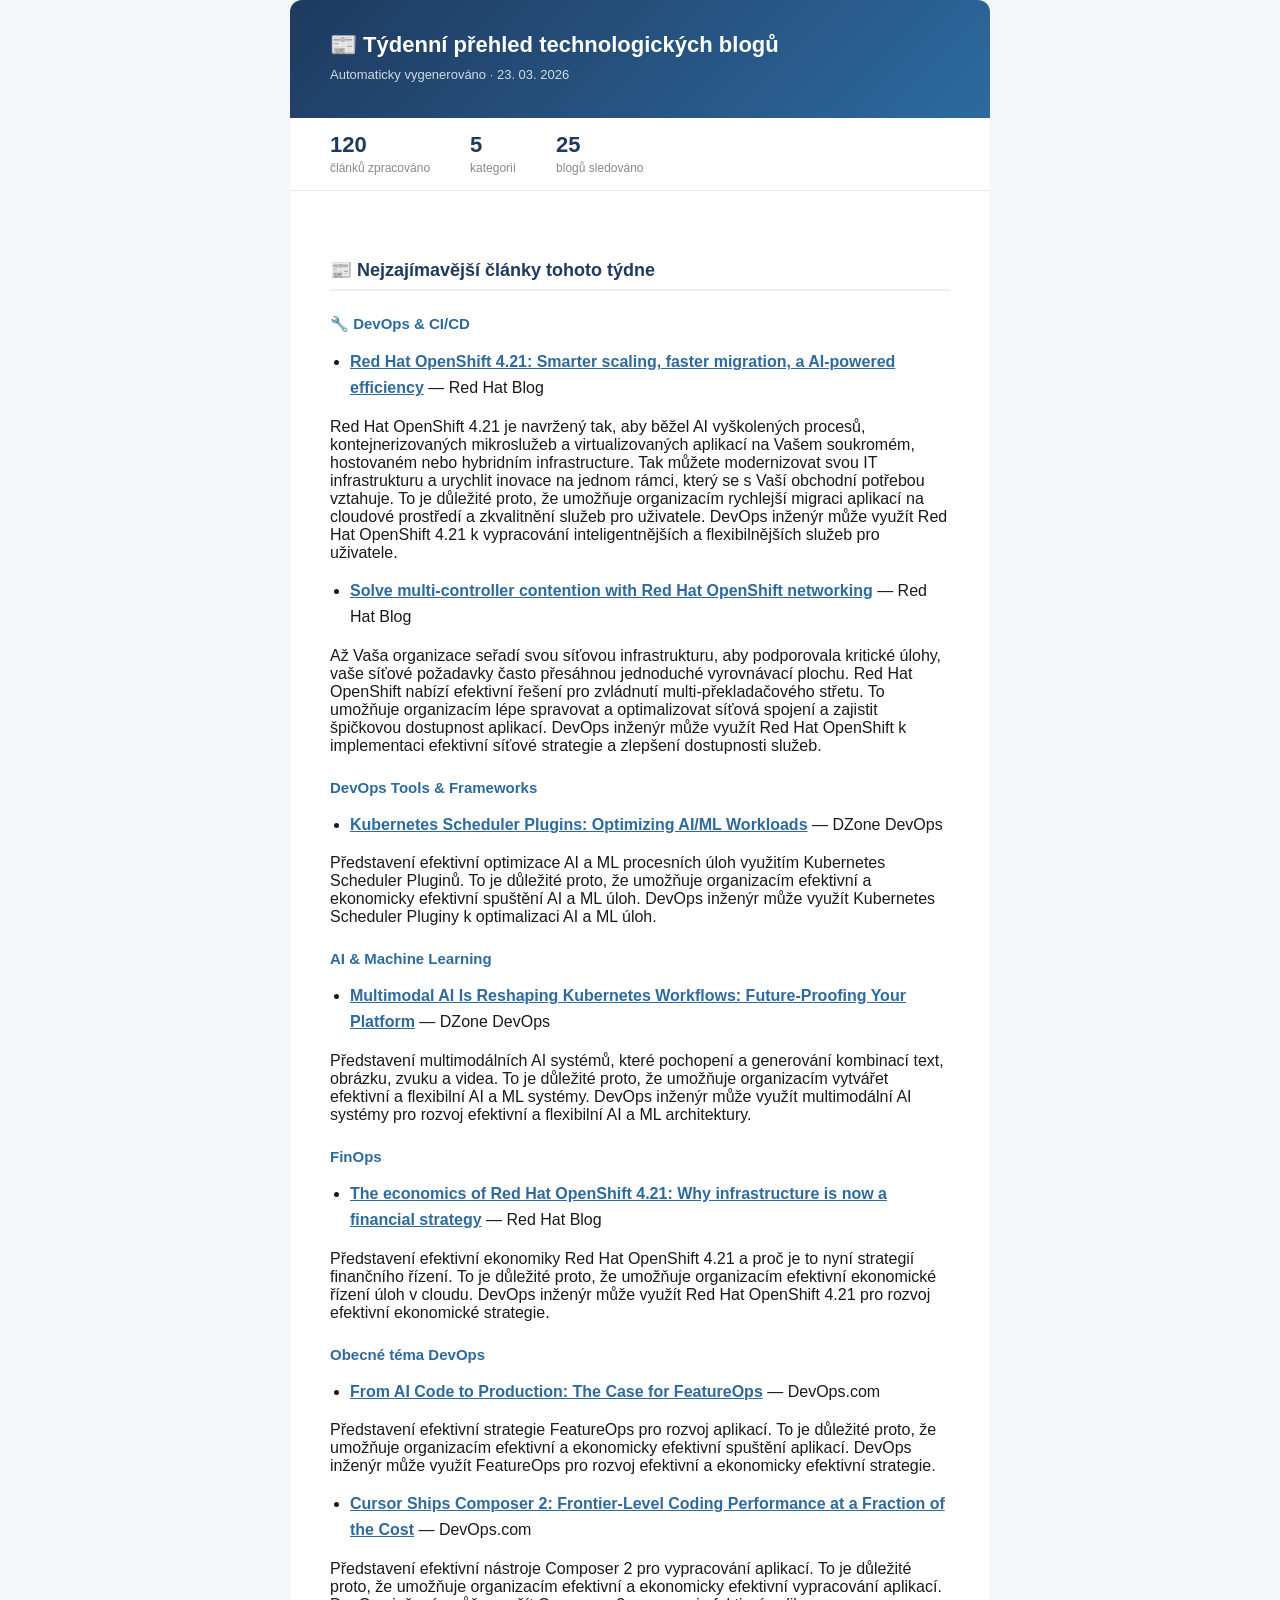
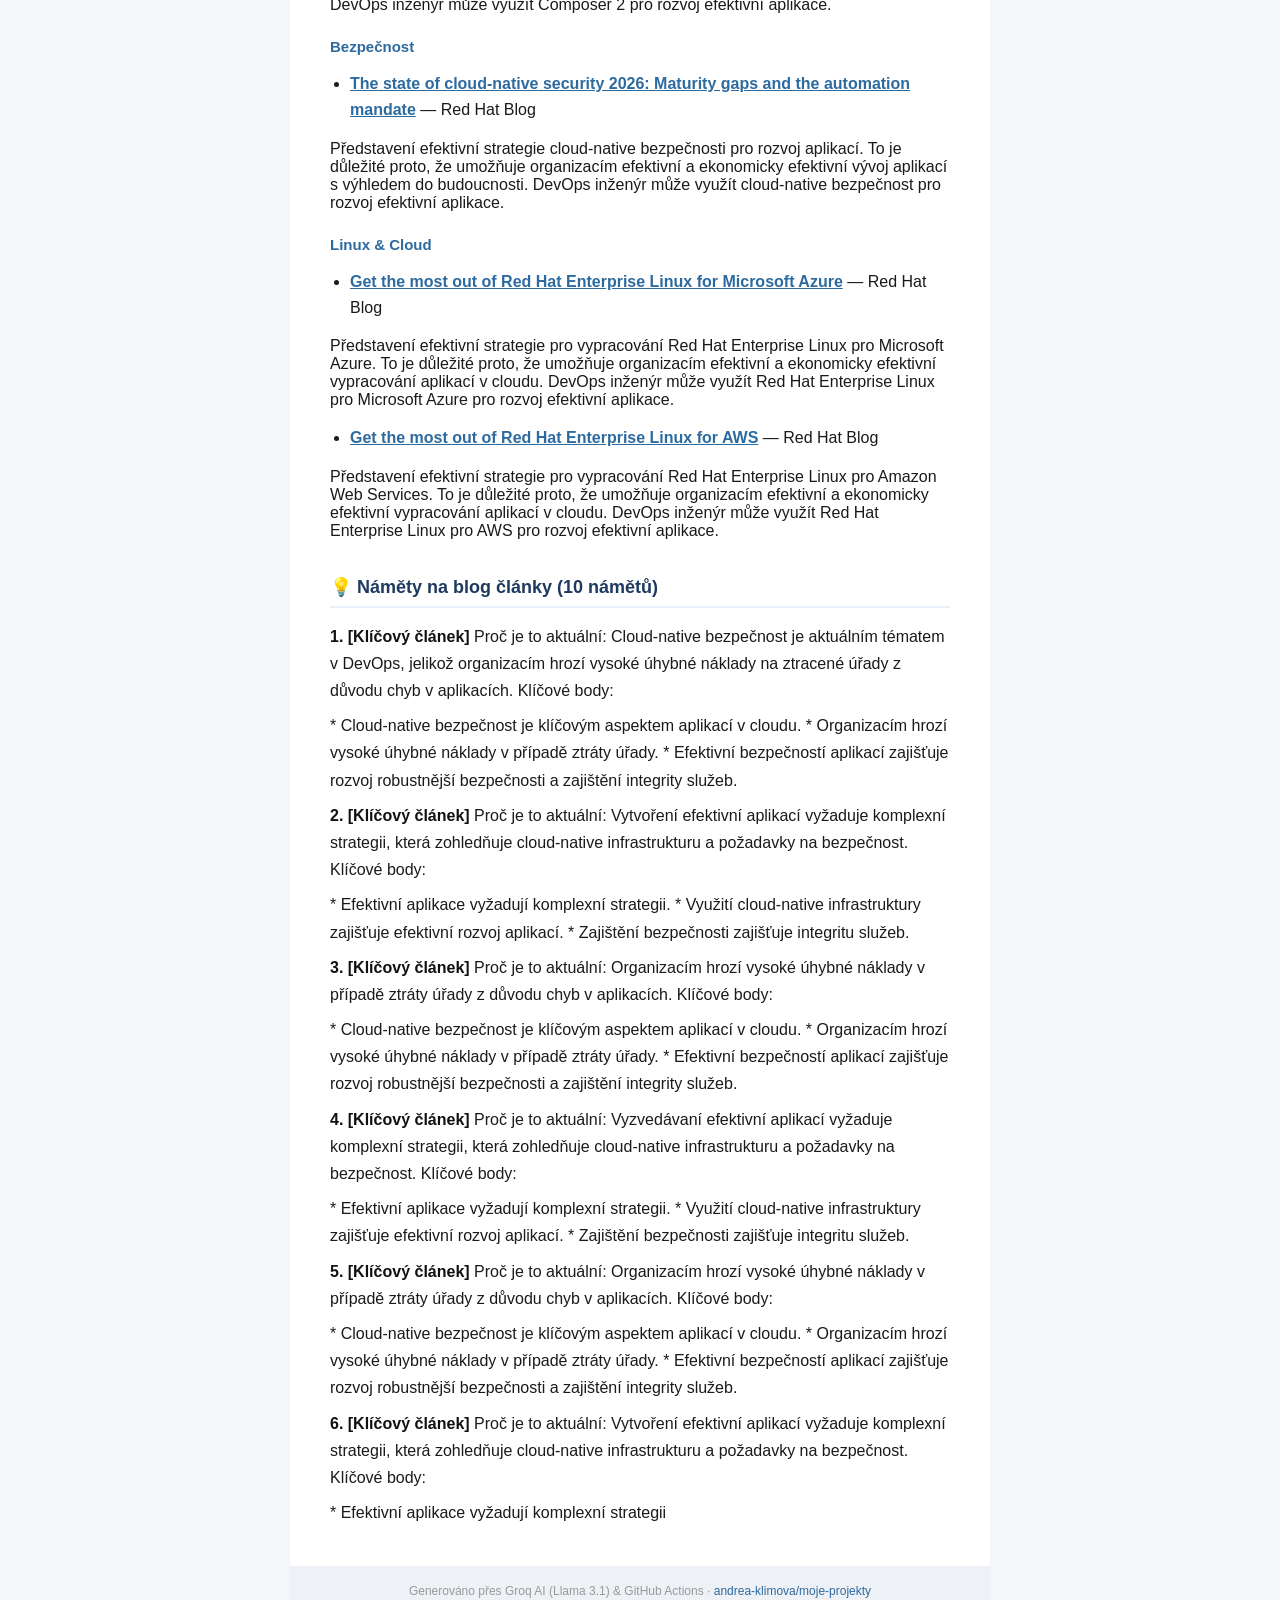
==== blog-citecka/last-email.html @ 4801a58d "Aktualizace historie a náhledu 23. 03. 2026 [skip ci]" ====
<!DOCTYPE html>
<html lang="cs">
<head>
<meta charset="UTF-8">
<meta name="viewport" content="width=device-width, initial-scale=1.0">
<style>
  body {
    font-family: -apple-system, BlinkMacSystemFont, 'Segoe UI', Roboto, sans-serif;
    max-width: 700px; margin: 0 auto; background: #f4f6f9; color: #1a1a1a;
  }
  .header {
    background: linear-gradient(135deg, #1e3a5f 0%, #2d6a9f 100%);
    color: white; padding: 32px 40px; border-radius: 12px 12px 0 0;
  }
  .header h1 { margin: 0 0 6px; font-size: 22px; font-weight: 700; }
  .header p  { margin: 0; opacity: 0.8; font-size: 13px; }
  .stats {
    background: white; padding: 14px 40px; border-bottom: 1px solid #e8edf2;
    display: flex; gap: 40px;
  }
  .stat strong { display: block; font-size: 22px; color: #1e3a5f; }
  .stat span   { font-size: 12px; color: #888; }
  .content { background: white; padding: 32px 40px; }
  h2 {
    color: #1e3a5f; font-size: 18px;
    border-bottom: 2px solid #e8f0fb; padding-bottom: 8px; margin-top: 36px;
  }
  h3 { color: #2d6a9f; font-size: 15px; margin-top: 24px; }
  ul { padding-left: 20px; }
  li { margin-bottom: 10px; line-height: 1.65; }
  strong { color: #111; }
  a  { color: #2d6a9f; }
  p  { line-height: 1.7; margin: 8px 0; }
  .footer {
    background: #eef1f6; padding: 18px 40px; border-radius: 0 0 12px 12px;
    font-size: 12px; color: #999; text-align: center;
  }
  .footer a { color: #2d6a9f; text-decoration: none; }
</style>
</head>
<body>
  <div class="header">
    <h1>📰 Týdenní přehled technologických blogů</h1>
    <p>Automaticky vygenerováno · 23. 03. 2026</p>
  </div>
  <div class="stats">
    <div class="stat"><strong>120</strong><span>článků zpracováno</span></div>
    <div class="stat"><strong>5</strong><span>kategorií</span></div>
    <div class="stat"><strong>25</strong><span>blogů sledováno</span></div>
  </div>
  <div class="content">
    <p><h2>📰 Nejzajímavější články tohoto týdne</h2></p><p><h3>🔧 DevOps & CI/CD</h3></p><p><ul>
  <li><strong><a href="https://www.redhat.com/en/blog/red-hat-openshift-421-smarter-scaling-faster-migration-and-ai-powered-efficiency">Red Hat OpenShift 4.21: Smarter scaling, faster migration, a AI-powered efficiency</a></strong> — Red Hat Blog</li>
</ul>
  Red Hat OpenShift 4.21 je navržený tak, aby běžel AI vyškolených procesů, kontejnerizovaných mikroslužeb a virtualizovaných aplikací na Vašem soukromém, hostovaném nebo hybridním infrastructure. Tak můžete modernizovat svou IT infrastrukturu a urychlit inovace na jednom rámci, který se s Vaší obchodní potřebou vztahuje.
  To je důležité proto, že umožňuje organizacím rychlejší migraci aplikací na cloudové prostředí a zkvalitnění služeb pro uživatele.
  DevOps inženýr může využít Red Hat OpenShift 4.21 k vypracování inteligentnějších a flexibilnějších služeb pro uživatele.</p><p><ul>
  <li><strong><a href="https://www.redhat.com/en/blog/solve-multi-controller-contention-red-hat-openshift-networking">Solve multi-controller contention with Red Hat OpenShift networking</a></strong> — Red Hat Blog</li>
</ul>
  Až Vaša organizace seřadí svou síťovou infrastrukturu, aby podporovala kritické úlohy, vaše síťové požadavky často přesáhnou jednoduché vyrovnávací plochu.
  Red Hat OpenShift nabízí efektivní řešení pro zvládnutí multi-překladačového střetu. To umožňuje organizacím lépe spravovat a optimalizovat síťová spojení a zajistit špičkovou dostupnost aplikací.
  DevOps inženýr může využít Red Hat OpenShift k implementaci efektivní síťové strategie a zlepšení dostupnosti služeb.</p><p><h3>DevOps Tools & Frameworks</h3></p><p><ul>
  <li><strong><a href="https://feeds.dzone.com/link/23568/17302782/kubernetes-scheduler-plugins-ai-ml">Kubernetes Scheduler Plugins: Optimizing AI/ML Workloads</a></strong> — DZone DevOps</li>
</ul>
  Představení efektivní optimizace AI a ML procesních úloh využitím Kubernetes Scheduler Pluginů.
  To je důležité proto, že umožňuje organizacím efektivní a ekonomicky efektivní spuštění AI a ML úloh.
  DevOps inženýr může využít Kubernetes Scheduler Pluginy k optimalizaci AI a ML úloh.</p><p><h3>AI & Machine Learning</h3></p><p><ul>
  <li><strong><a href="https://feeds.dzone.com/link/23568/17300267/multimodal-ai-kubernetes-workflows-future-proof">Multimodal AI Is Reshaping Kubernetes Workflows: Future-Proofing Your Platform</a></strong> — DZone DevOps</li>
</ul>
  Představení multimodálních AI systémů, které pochopení a generování kombinací text, obrázku, zvuku a videa.
  To je důležité proto, že umožňuje organizacím vytvářet efektivní a flexibilní AI a ML systémy.
  DevOps inženýr může využít multimodální AI systémy pro rozvoj efektivní a flexibilní AI a ML architektury.</p><p><h3>FinOps</h3></p><p><ul>
  <li><strong><a href="https://www.redhat.com/en/blog/economics-red-hat-openshift-421-why-infrastructure-now-financial-strategy">The economics of Red Hat OpenShift 4.21: Why infrastructure is now a financial strategy</a></strong> — Red Hat Blog</li>
</ul>
  Představení efektivní ekonomiky Red Hat OpenShift 4.21 a proč je to nyní strategií finančního řízení.
  To je důležité proto, že umožňuje organizacím efektivní ekonomické řízení úloh v cloudu.
  DevOps inženýr může využít Red Hat OpenShift 4.21 pro rozvoj efektivní ekonomické strategie.</p><p><h3>Obecné téma DevOps</h3></p><p><ul>
  <li><strong><a href="https://devops.com/from-ai-code-to-production-the-case-for-featureops/">From AI Code to Production: The Case for FeatureOps</a></strong> — DevOps.com</li>
</ul>
  Představení efektivní strategie FeatureOps pro rozvoj aplikací.
  To je důležité proto, že umožňuje organizacím efektivní a ekonomicky efektivní spuštění aplikací.
  DevOps inženýr může využít FeatureOps pro rozvoj efektivní a ekonomicky efektivní strategie.</p><p><ul>
  <li><strong><a href="https://devops.com/cursor-ships-composer-2-frontier-level-coding-performance-at-a-fraction-of-the-cost/">Cursor Ships Composer 2: Frontier-Level Coding Performance at a Fraction of the Cost</a></strong> — DevOps.com</li>
</ul>
  Představení efektivní nástroje Composer 2 pro vypracování aplikací.
  To je důležité proto, že umožňuje organizacím efektivní a ekonomicky efektivní vypracování aplikací.
  DevOps inženýr může využít Composer 2 pro rozvoj efektivní aplikace.</p><p><h3>Bezpečnost</h3></p><p><ul>
  <li><strong><a href="https://www.redhat.com/en/blog/state-cloud-native-security-2026-maturity-gaps-and-automation-mandate">The state of cloud-native security 2026: Maturity gaps and the automation mandate</a></strong> — Red Hat Blog</li>
</ul>
  Představení efektivní strategie cloud-native bezpečnosti pro rozvoj aplikací.
  To je důležité proto, že umožňuje organizacím efektivní a ekonomicky efektivní vývoj aplikací s výhledem do budoucnosti.
  DevOps inženýr může využít cloud-native bezpečnost pro rozvoj efektivní aplikace.</p><p><h3>Linux & Cloud</h3></p><p><ul>
  <li><strong><a href="https://www.redhat.com/en/blog/get-most-out-red-hat-enterprise-linux-microsoft-azure">Get the most out of Red Hat Enterprise Linux for Microsoft Azure</a></strong> — Red Hat Blog</li>
</ul>
  Představení efektivní strategie pro vypracování Red Hat Enterprise Linux pro Microsoft Azure.
  To je důležité proto, že umožňuje organizacím efektivní a ekonomicky efektivní vypracování aplikací v cloudu.
  DevOps inženýr může využít Red Hat Enterprise Linux pro Microsoft Azure pro rozvoj efektivní aplikace.</p><p><ul>
  <li><strong><a href="https://www.redhat.com/en/blog/get-most-out-red-hat-enterprise-linux-aws">Get the most out of Red Hat Enterprise Linux for AWS</a></strong> — Red Hat Blog</li>
</ul>
  Představení efektivní strategie pro vypracování Red Hat Enterprise Linux pro Amazon Web Services.
  To je důležité proto, že umožňuje organizacím efektivní a ekonomicky efektivní vypracování aplikací v cloudu.
  DevOps inženýr může využít Red Hat Enterprise Linux pro AWS pro rozvoj efektivní aplikace.</p><p><h2>💡 Náměty na blog články (10 námětů)</h2></p><p><strong>1. [Klíčový článek]</strong>
Proč je to aktuální: Cloud-native bezpečnost je aktuálním tématem v DevOps, jelikož organizacím hrozí vysoké úhybné náklady na ztracené úřady z důvodu chyb v aplikacích.
Klíčové body:</p><p>* Cloud-native bezpečnost je klíčovým aspektem aplikací v cloudu.
* Organizacím hrozí vysoké úhybné náklady v případě ztráty úřady.
* Efektivní bezpečností aplikací zajišťuje rozvoj robustnější bezpečnosti a zajištění integrity služeb.</p><p><strong>2. [Klíčový článek]</strong>
Proč je to aktuální: Vytvoření efektivní aplikací vyžaduje komplexní strategii, která zohledňuje cloud-native infrastrukturu a požadavky na bezpečnost.
Klíčové body:</p><p>* Efektivní aplikace vyžadují komplexní strategii.
* Využití cloud-native infrastruktury zajišťuje efektivní rozvoj aplikací.
* Zajištění bezpečnosti zajišťuje integritu služeb.</p><p><strong>3. [Klíčový článek]</strong>
Proč je to aktuální: Organizacím hrozí vysoké úhybné náklady v případě ztráty úřady z důvodu chyb v aplikacích.
Klíčové body:</p><p>* Cloud-native bezpečnost je klíčovým aspektem aplikací v cloudu.
* Organizacím hrozí vysoké úhybné náklady v případě ztráty úřady.
* Efektivní bezpečností aplikací zajišťuje rozvoj robustnější bezpečnosti a zajištění integrity služeb.</p><p><strong>4. [Klíčový článek]</strong>
Proč je to aktuální: Vyzvedávaní efektivní aplikací vyžaduje komplexní strategii, která zohledňuje cloud-native infrastrukturu a požadavky na bezpečnost.
Klíčové body:</p><p>* Efektivní aplikace vyžadují komplexní strategii.
* Využití cloud-native infrastruktury zajišťuje efektivní rozvoj aplikací.
* Zajištění bezpečnosti zajišťuje integritu služeb.</p><p><strong>5. [Klíčový článek]</strong>
Proč je to aktuální: Organizacím hrozí vysoké úhybné náklady v případě ztráty úřady z důvodu chyb v aplikacích.
Klíčové body:</p><p>* Cloud-native bezpečnost je klíčovým aspektem aplikací v cloudu.
* Organizacím hrozí vysoké úhybné náklady v případě ztráty úřady.
* Efektivní bezpečností aplikací zajišťuje rozvoj robustnější bezpečnosti a zajištění integrity služeb.</p><p><strong>6. [Klíčový článek]</strong>
Proč je to aktuální: Vytvoření efektivní aplikací vyžaduje komplexní strategii, která zohledňuje cloud-native infrastrukturu a požadavky na bezpečnost.
Klíčové body:</p><p>* Efektivní aplikace vyžadují komplexní strategii</p>
  </div>
  <div class="footer">
    Generováno přes Groq AI (Llama 3.1) &amp; GitHub Actions ·
    <a href="https://github.com/andrea-klimova/moje-projekty">andrea-klimova/moje-projekty</a>
  </div>
</body>
</html>
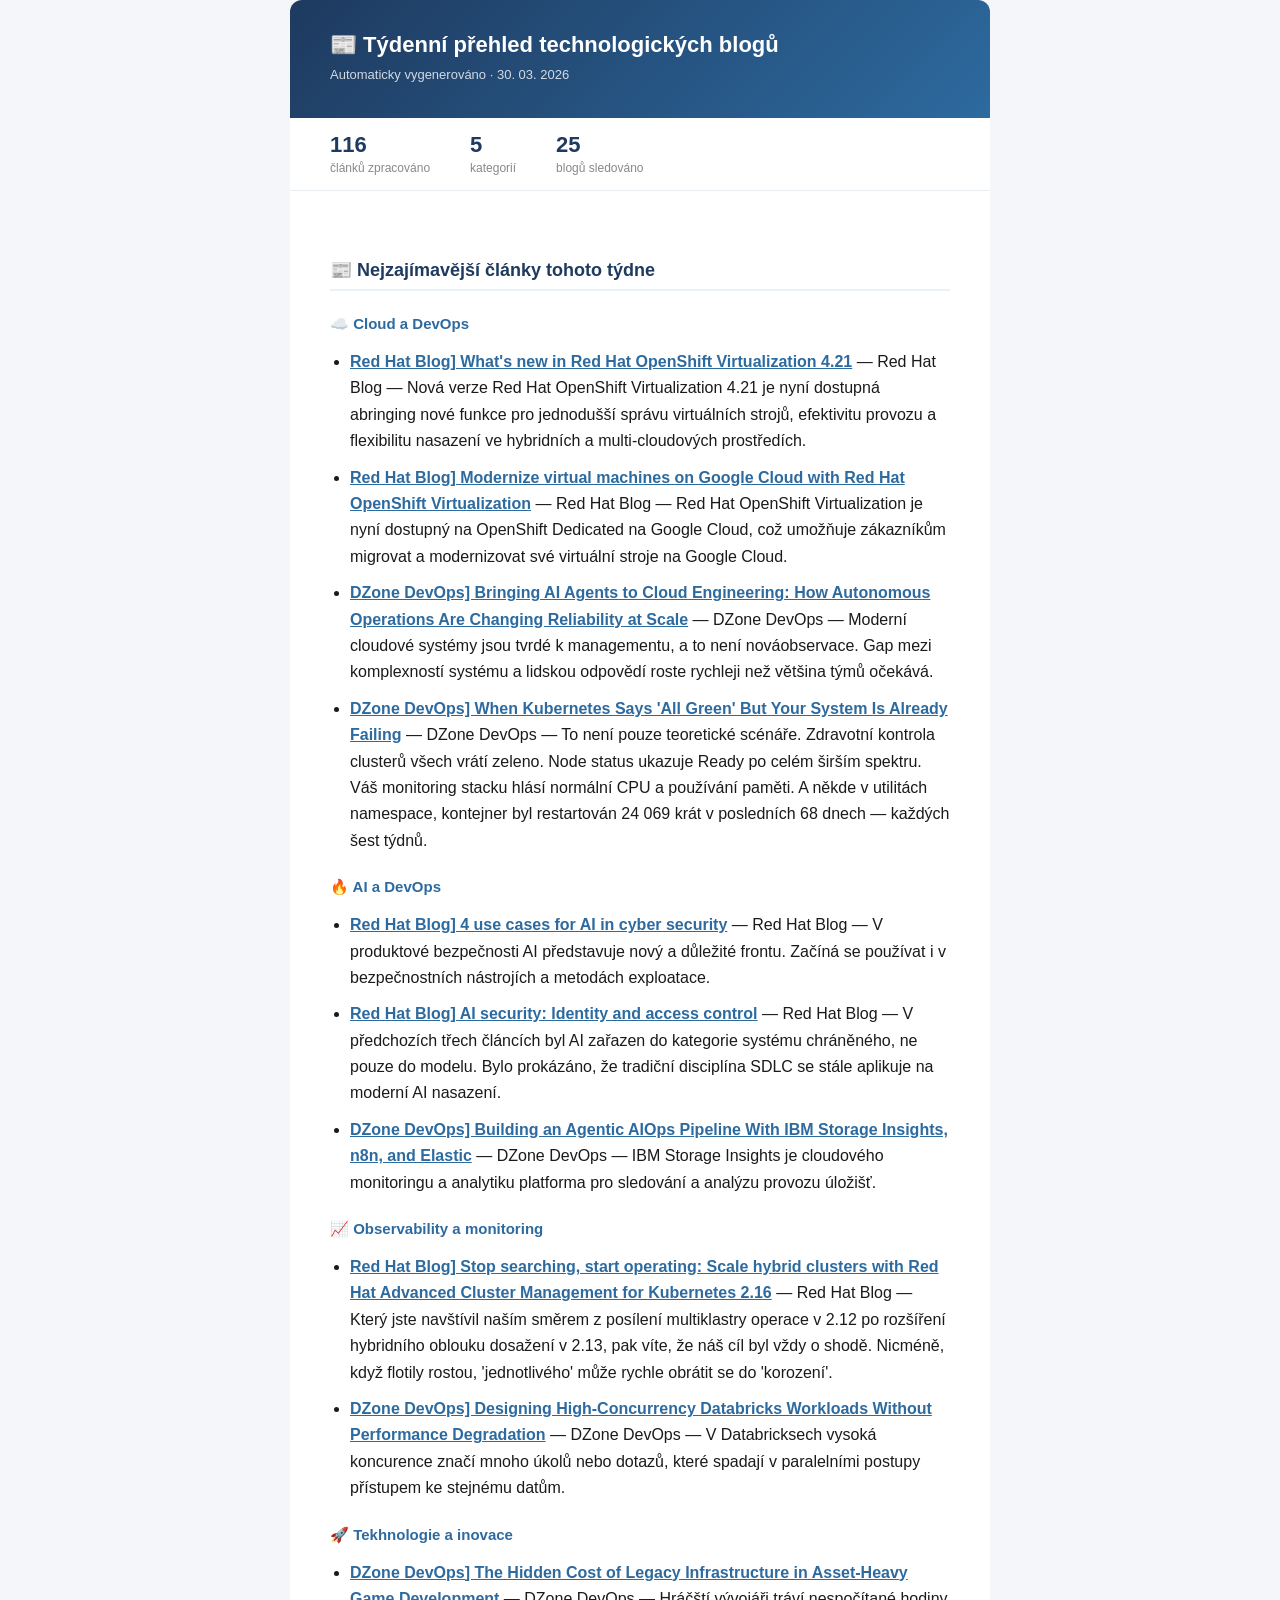
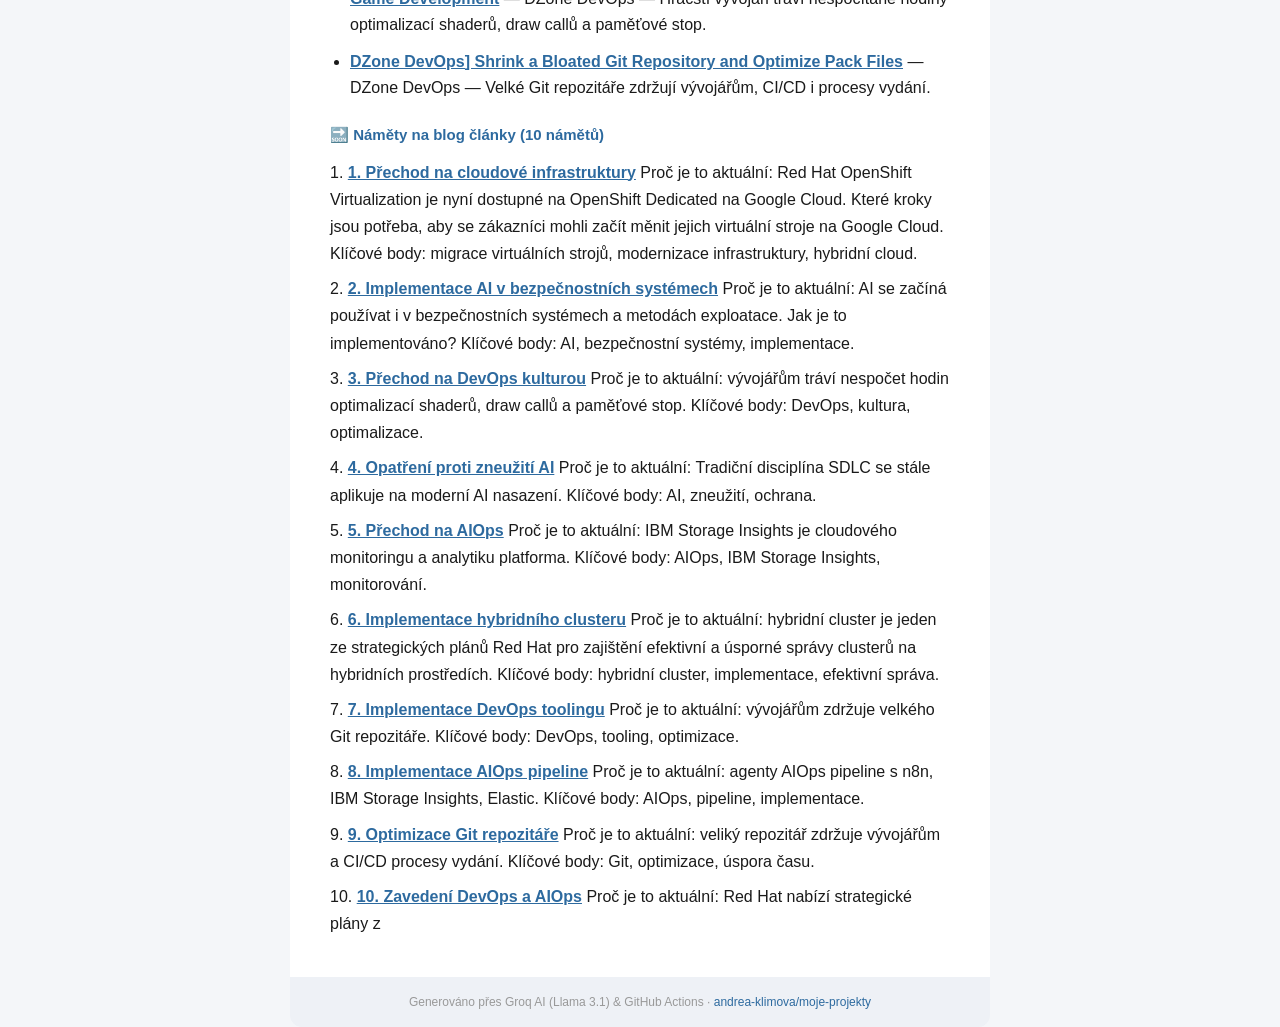
==== commit b4715909: "Aktualizace historie a náhledu 30. 03. 2026 [skip ci]" ====
--- a/blog-citecka/last-email.html
+++ b/blog-citecka/last-email.html
@@ -41,87 +41,49 @@
 <body>
   <div class="header">
     <h1>📰 Týdenní přehled technologických blogů</h1>
-    <p>Automaticky vygenerováno · 23. 03. 2026</p>
+    <p>Automaticky vygenerováno · 30. 03. 2026</p>
   </div>
   <div class="stats">
-    <div class="stat"><strong>120</strong><span>článků zpracováno</span></div>
+    <div class="stat"><strong>116</strong><span>článků zpracováno</span></div>
     <div class="stat"><strong>5</strong><span>kategorií</span></div>
     <div class="stat"><strong>25</strong><span>blogů sledováno</span></div>
   </div>
   <div class="content">
-    <p><h2>📰 Nejzajímavější články tohoto týdne</h2></p><p><h3>🔧 DevOps & CI/CD</h3></p><p><ul>
-  <li><strong><a href="https://www.redhat.com/en/blog/red-hat-openshift-421-smarter-scaling-faster-migration-and-ai-powered-efficiency">Red Hat OpenShift 4.21: Smarter scaling, faster migration, a AI-powered efficiency</a></strong> — Red Hat Blog</li>
-</ul>
-  Red Hat OpenShift 4.21 je navržený tak, aby běžel AI vyškolených procesů, kontejnerizovaných mikroslužeb a virtualizovaných aplikací na Vašem soukromém, hostovaném nebo hybridním infrastructure. Tak můžete modernizovat svou IT infrastrukturu a urychlit inovace na jednom rámci, který se s Vaší obchodní potřebou vztahuje.
-  To je důležité proto, že umožňuje organizacím rychlejší migraci aplikací na cloudové prostředí a zkvalitnění služeb pro uživatele.
-  DevOps inženýr může využít Red Hat OpenShift 4.21 k vypracování inteligentnějších a flexibilnějších služeb pro uživatele.</p><p><ul>
-  <li><strong><a href="https://www.redhat.com/en/blog/solve-multi-controller-contention-red-hat-openshift-networking">Solve multi-controller contention with Red Hat OpenShift networking</a></strong> — Red Hat Blog</li>
-</ul>
-  Až Vaša organizace seřadí svou síťovou infrastrukturu, aby podporovala kritické úlohy, vaše síťové požadavky často přesáhnou jednoduché vyrovnávací plochu.
-  Red Hat OpenShift nabízí efektivní řešení pro zvládnutí multi-překladačového střetu. To umožňuje organizacím lépe spravovat a optimalizovat síťová spojení a zajistit špičkovou dostupnost aplikací.
-  DevOps inženýr může využít Red Hat OpenShift k implementaci efektivní síťové strategie a zlepšení dostupnosti služeb.</p><p><h3>DevOps Tools & Frameworks</h3></p><p><ul>
-  <li><strong><a href="https://feeds.dzone.com/link/23568/17302782/kubernetes-scheduler-plugins-ai-ml">Kubernetes Scheduler Plugins: Optimizing AI/ML Workloads</a></strong> — DZone DevOps</li>
-</ul>
-  Představení efektivní optimizace AI a ML procesních úloh využitím Kubernetes Scheduler Pluginů.
-  To je důležité proto, že umožňuje organizacím efektivní a ekonomicky efektivní spuštění AI a ML úloh.
-  DevOps inženýr může využít Kubernetes Scheduler Pluginy k optimalizaci AI a ML úloh.</p><p><h3>AI & Machine Learning</h3></p><p><ul>
-  <li><strong><a href="https://feeds.dzone.com/link/23568/17300267/multimodal-ai-kubernetes-workflows-future-proof">Multimodal AI Is Reshaping Kubernetes Workflows: Future-Proofing Your Platform</a></strong> — DZone DevOps</li>
-</ul>
-  Představení multimodálních AI systémů, které pochopení a generování kombinací text, obrázku, zvuku a videa.
-  To je důležité proto, že umožňuje organizacím vytvářet efektivní a flexibilní AI a ML systémy.
-  DevOps inženýr může využít multimodální AI systémy pro rozvoj efektivní a flexibilní AI a ML architektury.</p><p><h3>FinOps</h3></p><p><ul>
-  <li><strong><a href="https://www.redhat.com/en/blog/economics-red-hat-openshift-421-why-infrastructure-now-financial-strategy">The economics of Red Hat OpenShift 4.21: Why infrastructure is now a financial strategy</a></strong> — Red Hat Blog</li>
-</ul>
-  Představení efektivní ekonomiky Red Hat OpenShift 4.21 a proč je to nyní strategií finančního řízení.
-  To je důležité proto, že umožňuje organizacím efektivní ekonomické řízení úloh v cloudu.
-  DevOps inženýr může využít Red Hat OpenShift 4.21 pro rozvoj efektivní ekonomické strategie.</p><p><h3>Obecné téma DevOps</h3></p><p><ul>
-  <li><strong><a href="https://devops.com/from-ai-code-to-production-the-case-for-featureops/">From AI Code to Production: The Case for FeatureOps</a></strong> — DevOps.com</li>
-</ul>
-  Představení efektivní strategie FeatureOps pro rozvoj aplikací.
-  To je důležité proto, že umožňuje organizacím efektivní a ekonomicky efektivní spuštění aplikací.
-  DevOps inženýr může využít FeatureOps pro rozvoj efektivní a ekonomicky efektivní strategie.</p><p><ul>
-  <li><strong><a href="https://devops.com/cursor-ships-composer-2-frontier-level-coding-performance-at-a-fraction-of-the-cost/">Cursor Ships Composer 2: Frontier-Level Coding Performance at a Fraction of the Cost</a></strong> — DevOps.com</li>
-</ul>
-  Představení efektivní nástroje Composer 2 pro vypracování aplikací.
-  To je důležité proto, že umožňuje organizacím efektivní a ekonomicky efektivní vypracování aplikací.
-  DevOps inženýr může využít Composer 2 pro rozvoj efektivní aplikace.</p><p><h3>Bezpečnost</h3></p><p><ul>
-  <li><strong><a href="https://www.redhat.com/en/blog/state-cloud-native-security-2026-maturity-gaps-and-automation-mandate">The state of cloud-native security 2026: Maturity gaps and the automation mandate</a></strong> — Red Hat Blog</li>
-</ul>
-  Představení efektivní strategie cloud-native bezpečnosti pro rozvoj aplikací.
-  To je důležité proto, že umožňuje organizacím efektivní a ekonomicky efektivní vývoj aplikací s výhledem do budoucnosti.
-  DevOps inženýr může využít cloud-native bezpečnost pro rozvoj efektivní aplikace.</p><p><h3>Linux & Cloud</h3></p><p><ul>
-  <li><strong><a href="https://www.redhat.com/en/blog/get-most-out-red-hat-enterprise-linux-microsoft-azure">Get the most out of Red Hat Enterprise Linux for Microsoft Azure</a></strong> — Red Hat Blog</li>
-</ul>
-  Představení efektivní strategie pro vypracování Red Hat Enterprise Linux pro Microsoft Azure.
-  To je důležité proto, že umožňuje organizacím efektivní a ekonomicky efektivní vypracování aplikací v cloudu.
-  DevOps inženýr může využít Red Hat Enterprise Linux pro Microsoft Azure pro rozvoj efektivní aplikace.</p><p><ul>
-  <li><strong><a href="https://www.redhat.com/en/blog/get-most-out-red-hat-enterprise-linux-aws">Get the most out of Red Hat Enterprise Linux for AWS</a></strong> — Red Hat Blog</li>
-</ul>
-  Představení efektivní strategie pro vypracování Red Hat Enterprise Linux pro Amazon Web Services.
-  To je důležité proto, že umožňuje organizacím efektivní a ekonomicky efektivní vypracování aplikací v cloudu.
-  DevOps inženýr může využít Red Hat Enterprise Linux pro AWS pro rozvoj efektivní aplikace.</p><p><h2>💡 Náměty na blog články (10 námětů)</h2></p><p><strong>1. [Klíčový článek]</strong>
-Proč je to aktuální: Cloud-native bezpečnost je aktuálním tématem v DevOps, jelikož organizacím hrozí vysoké úhybné náklady na ztracené úřady z důvodu chyb v aplikacích.
-Klíčové body:</p><p>* Cloud-native bezpečnost je klíčovým aspektem aplikací v cloudu.
-* Organizacím hrozí vysoké úhybné náklady v případě ztráty úřady.
-* Efektivní bezpečností aplikací zajišťuje rozvoj robustnější bezpečnosti a zajištění integrity služeb.</p><p><strong>2. [Klíčový článek]</strong>
-Proč je to aktuální: Vytvoření efektivní aplikací vyžaduje komplexní strategii, která zohledňuje cloud-native infrastrukturu a požadavky na bezpečnost.
-Klíčové body:</p><p>* Efektivní aplikace vyžadují komplexní strategii.
-* Využití cloud-native infrastruktury zajišťuje efektivní rozvoj aplikací.
-* Zajištění bezpečnosti zajišťuje integritu služeb.</p><p><strong>3. [Klíčový článek]</strong>
-Proč je to aktuální: Organizacím hrozí vysoké úhybné náklady v případě ztráty úřady z důvodu chyb v aplikacích.
-Klíčové body:</p><p>* Cloud-native bezpečnost je klíčovým aspektem aplikací v cloudu.
-* Organizacím hrozí vysoké úhybné náklady v případě ztráty úřady.
-* Efektivní bezpečností aplikací zajišťuje rozvoj robustnější bezpečnosti a zajištění integrity služeb.</p><p><strong>4. [Klíčový článek]</strong>
-Proč je to aktuální: Vyzvedávaní efektivní aplikací vyžaduje komplexní strategii, která zohledňuje cloud-native infrastrukturu a požadavky na bezpečnost.
-Klíčové body:</p><p>* Efektivní aplikace vyžadují komplexní strategii.
-* Využití cloud-native infrastruktury zajišťuje efektivní rozvoj aplikací.
-* Zajištění bezpečnosti zajišťuje integritu služeb.</p><p><strong>5. [Klíčový článek]</strong>
-Proč je to aktuální: Organizacím hrozí vysoké úhybné náklady v případě ztráty úřady z důvodu chyb v aplikacích.
-Klíčové body:</p><p>* Cloud-native bezpečnost je klíčovým aspektem aplikací v cloudu.
-* Organizacím hrozí vysoké úhybné náklady v případě ztráty úřady.
-* Efektivní bezpečností aplikací zajišťuje rozvoj robustnější bezpečnosti a zajištění integrity služeb.</p><p><strong>6. [Klíčový článek]</strong>
-Proč je to aktuální: Vytvoření efektivní aplikací vyžaduje komplexní strategii, která zohledňuje cloud-native infrastrukturu a požadavky na bezpečnost.
-Klíčové body:</p><p>* Efektivní aplikace vyžadují komplexní strategii</p>
+    <p><h2>📰 Nejzajímavější články tohoto týdne</h2></p><p><h3>☁️ Cloud a DevOps</h3></p><p><ul>
+  <li><strong><a href="https://www.redhat.com/en/blog/whats-new-red-hat-openshift-virtualization-421">Red Hat Blog] What's new in Red Hat OpenShift Virtualization 4.21</a></strong> — Red Hat Blog — Nová verze Red Hat OpenShift Virtualization 4.21 je nyní dostupná abringing nové funkce pro jednodušší správu virtuálních strojů, efektivitu provozu a flexibilitu nasazení ve hybridních a multi-cloudových prostředích.</li>
+  <li><strong><a href="https://www.redhat.com/en/blog/modernize-virtual-machines-google-cloud-red-hat-openshift-virtualization">Red Hat Blog] Modernize virtual machines on Google Cloud with Red Hat OpenShift Virtualization</a></strong> — Red Hat Blog — Red Hat OpenShift Virtualization je nyní dostupný na OpenShift Dedicated na Google Cloud, což umožňuje zákazníkům migrovat a modernizovat své virtuální stroje na Google Cloud.</li>
+  <li><strong><a href="https://feeds.dzone.com/link/23568/17306670/ai-agents-cloud-engineering-autonomous-reliability">DZone DevOps] Bringing AI Agents to Cloud Engineering: How Autonomous Operations Are Changing Reliability at Scale</a></strong> — DZone DevOps — Moderní cloudové systémy jsou tvrdé k managementu, a to není nováobservace. Gap mezi komplexností systému a lidskou odpovědí roste rychleji než většina týmů očekává.</li>
+  <li><strong><a href="https://feeds.dzone.com/link/23568/17306816/kubernetes-all-green-but-system-failing">DZone DevOps] When Kubernetes Says 'All Green' But Your System Is Already Failing</a></strong> — DZone DevOps — To není pouze teoretické scénáře. Zdravotní kontrola clusterů všech vrátí zeleno. Node status ukazuje Ready po celém širším spektru. Váš monitoring stacku hlásí normální CPU a používání paměti. A někde v utilitách namespace, kontejner byl restartován 24 069 krát v posledních 68 dnech  — každých šest týdnů.</li>
+</ul></p><p><h3>🔥 AI a DevOps</h3></p><p><ul>
+  <li><strong><a href="https://www.redhat.com/en/blog/4-use-cases-ai-cyber-security">Red Hat Blog] 4 use cases for AI in cyber security</a></strong> — Red Hat Blog — V produktové bezpečnosti AI představuje nový a důležité frontu. Začíná se používat i v bezpečnostních nástrojích a metodách exploatace.</li>
+  <li><strong><a href="https://www.redhat.com/en/blog/ai-security-identity-and-access-control">Red Hat Blog] AI security: Identity and access control</a></strong> — Red Hat Blog — V předchozích třech článcích byl AI zařazen do kategorie systému chráněného, ne pouze do modelu. Bylo prokázáno, že tradiční disciplína SDLC se stále aplikuje na moderní AI nasazení.</li>
+  <li><strong><a href="https://feeds.dzone.com/link/23568/17305124/agentic-aiops-pipeline-ibm-storage-insights-elastic-n8n">DZone DevOps] Building an Agentic AIOps Pipeline With IBM Storage Insights, n8n, and Elastic</a></strong> — DZone DevOps — IBM Storage Insights je cloudového monitoringu a analytiku platforma pro sledování a analýzu provozu úložišť.</li>
+</ul></p><p><h3>📈 Observability a monitoring</h3></p><p><ul>
+  <li><strong><a href="https://www.redhat.com/en/blog/stop-searching-start-operating-scale-hybrid-clusters-red-hat-advanced-cluster-management-kubernetes-216">Red Hat Blog] Stop searching, start operating: Scale hybrid clusters with Red Hat Advanced Cluster Management for Kubernetes 2.16</a></strong> — Red Hat Blog — Který jste navštívil naším směrem z posílení multiklastry operace v 2.12 po rozšíření hybridního oblouku dosažení v 2.13, pak víte, že náš cíl byl vždy o shodě. Nicméně, když flotily rostou, 'jednotlivého' může rychle obrátit se do 'korození'.</li>
+  <li><strong><a href="https://feeds.dzone.com/link/23568/17307723/high-concurrency-databricks-workloads-performance-optimization">DZone DevOps] Designing High-Concurrency Databricks Workloads Without Performance Degradation</a></strong> — DZone DevOps — V Databricksech vysoká koncurence značí mnoho úkolů nebo dotazů, které spadají v paralelními postupy přístupem ke stejnému datům.</li>
+</ul></p><p><h3>🚀 Tekhnologie a inovace</h3></p><p><ul>
+  <li><strong><a href="https://feeds.dzone.com/link/23568/17307756/hidden-cost-of-legacy-infrastructure-in-game-dev">DZone DevOps] The Hidden Cost of Legacy Infrastructure in Asset-Heavy Game Development</a></strong> — DZone DevOps — Hráčští vývojáři tráví nespočítané hodiny optimalizací shaderů, draw callů a paměťové stop.</li>
+  <li><strong><a href="https://feeds.dzone.com/link/23568/17304628/shrink-git-repo-optimize-pack-files">DZone DevOps] Shrink a Bloated Git Repository and Optimize Pack Files</a></strong> — DZone DevOps — Velké Git repozitáře zdržují vývojářům, CI/CD i procesy vydání.</li>
+</ul></p><p><h3>🔜 Náměty na blog články (10 námětů)</h3></p><p>1. <strong><a href="https://www.redhat.com/en/blog/modernize-virtual-machines-google-cloud-red-hat-openshift-virtualization">1. Přechod na cloudové infrastruktury</a></strong>
+Proč je to aktuální: Red Hat OpenShift Virtualization je nyní dostupné na OpenShift Dedicated na Google Cloud. Které kroky jsou potřeba, aby se zákazníci mohli začít měnit jejich virtuální stroje na Google Cloud.
+Klíčové body: migrace virtuálních strojů, modernizace infrastruktury, hybridní cloud.</p><p>2. <strong><a href="https://www.redhat.com/en/blog/4-use-cases-ai-cyber-security">2. Implementace AI v bezpečnostních systémech</a></strong>
+Proč je to aktuální: AI se začíná používat i v bezpečnostních systémech a metodách exploatace. Jak je to implementováno?
+Klíčové body: AI, bezpečnostní systémy, implementace.</p><p>3. <strong><a href="https://feeds.dzone.com/link/23568/17307756/hidden-cost-of-legacy-infrastructure-in-game-dev">3. Přechod na DevOps kulturou</a></strong>
+Proč je to aktuální: vývojářům tráví nespočet hodin optimalizací shaderů, draw callů a paměťové stop.
+Klíčové body: DevOps, kultura, optimalizace.</p><p>4. <strong><a href="https://www.redhat.com/en/blog/ai-security-identity-and-access-control">4. Opatření proti zneužití AI</a></strong>
+Proč je to aktuální: Tradiční disciplína SDLC se stále aplikuje na moderní AI nasazení.
+Klíčové body: AI, zneužití, ochrana.</p><p>5. <strong><a href="https://feeds.dzone.com/link/23568/17305124/agentic-aiops-pipeline-ibm-storage-insights-elastic-n8n">5. Přechod na AIOps</a></strong>
+Proč je to aktuální: IBM Storage Insights je cloudového monitoringu a analytiku platforma.
+Klíčové body: AIOps, IBM Storage Insights, monitorování.</p><p>6. <strong><a href="https://www.redhat.com/en/blog/stop-searching-start-operating-scale-hybrid-clusters-red-hat-advanced-cluster-management-kubernetes-216">6. Implementace hybridního clusteru</a></strong>
+Proč je to aktuální: hybridní cluster je jeden ze strategických plánů Red Hat pro zajištění efektivní a úsporné správy clusterů na hybridních prostředích.
+Klíčové body: hybridní cluster, implementace, efektivní správa.</p><p>7. <strong><a href="https://feeds.dzone.com/link/23568/17304628/shrink-git-repo-optimize-pack-files">7. Implementace DevOps toolingu</a></strong>
+Proč je to aktuální: vývojářům zdržuje velkého Git repozitáře.
+Klíčové body: DevOps, tooling, optimizace.</p><p>8. <strong><a href="https://feeds.dzone.com/link/23568/17305124/agentic-aiops-pipeline-ibm-storage-insights-elastic-n8n">8. Implementace AIOps pipeline</a></strong>
+Proč je to aktuální: agenty AIOps pipeline s n8n, IBM Storage Insights, Elastic.
+Klíčové body: AIOps, pipeline, implementace.</p><p>9. <strong><a href="https://feeds.dzone.com/link/23568/17304628/shrink-git-repo-optimize-pack-files">9. Optimizace Git repozitáře</a></strong>
+Proč je to aktuální: veliký repozitář zdržuje vývojářům a CI/CD procesy vydání.
+Klíčové body: Git, optimizace, úspora času.</p><p>10. <strong><a href="https://www.redhat.com/en/blog/stop-searching-start-operating-scale-hybrid-clusters-red-hat-advanced-cluster-management-kubernetes-216">10. Zavedení DevOps a AIOps</a></strong>
+Proč je to aktuální: Red Hat nabízí strategické plány z</p>
   </div>
   <div class="footer">
     Generováno přes Groq AI (Llama 3.1) &amp; GitHub Actions ·
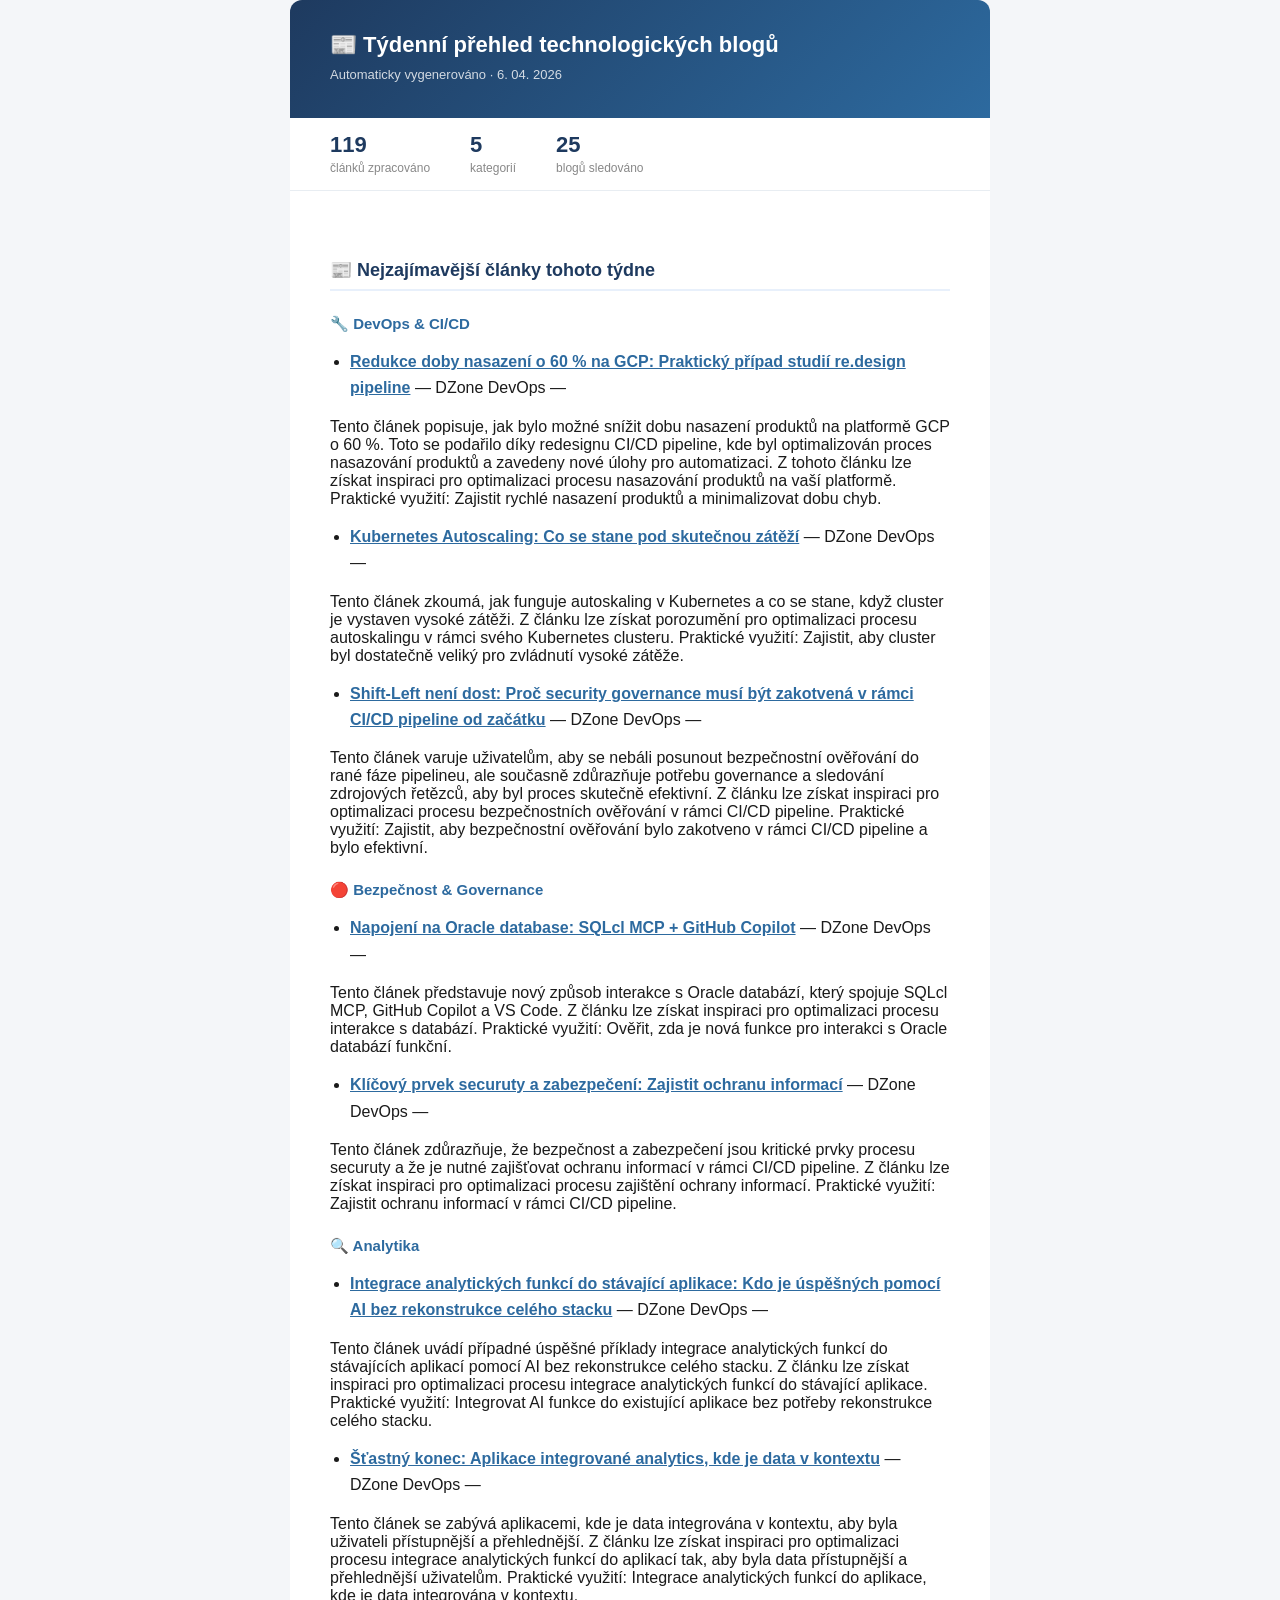
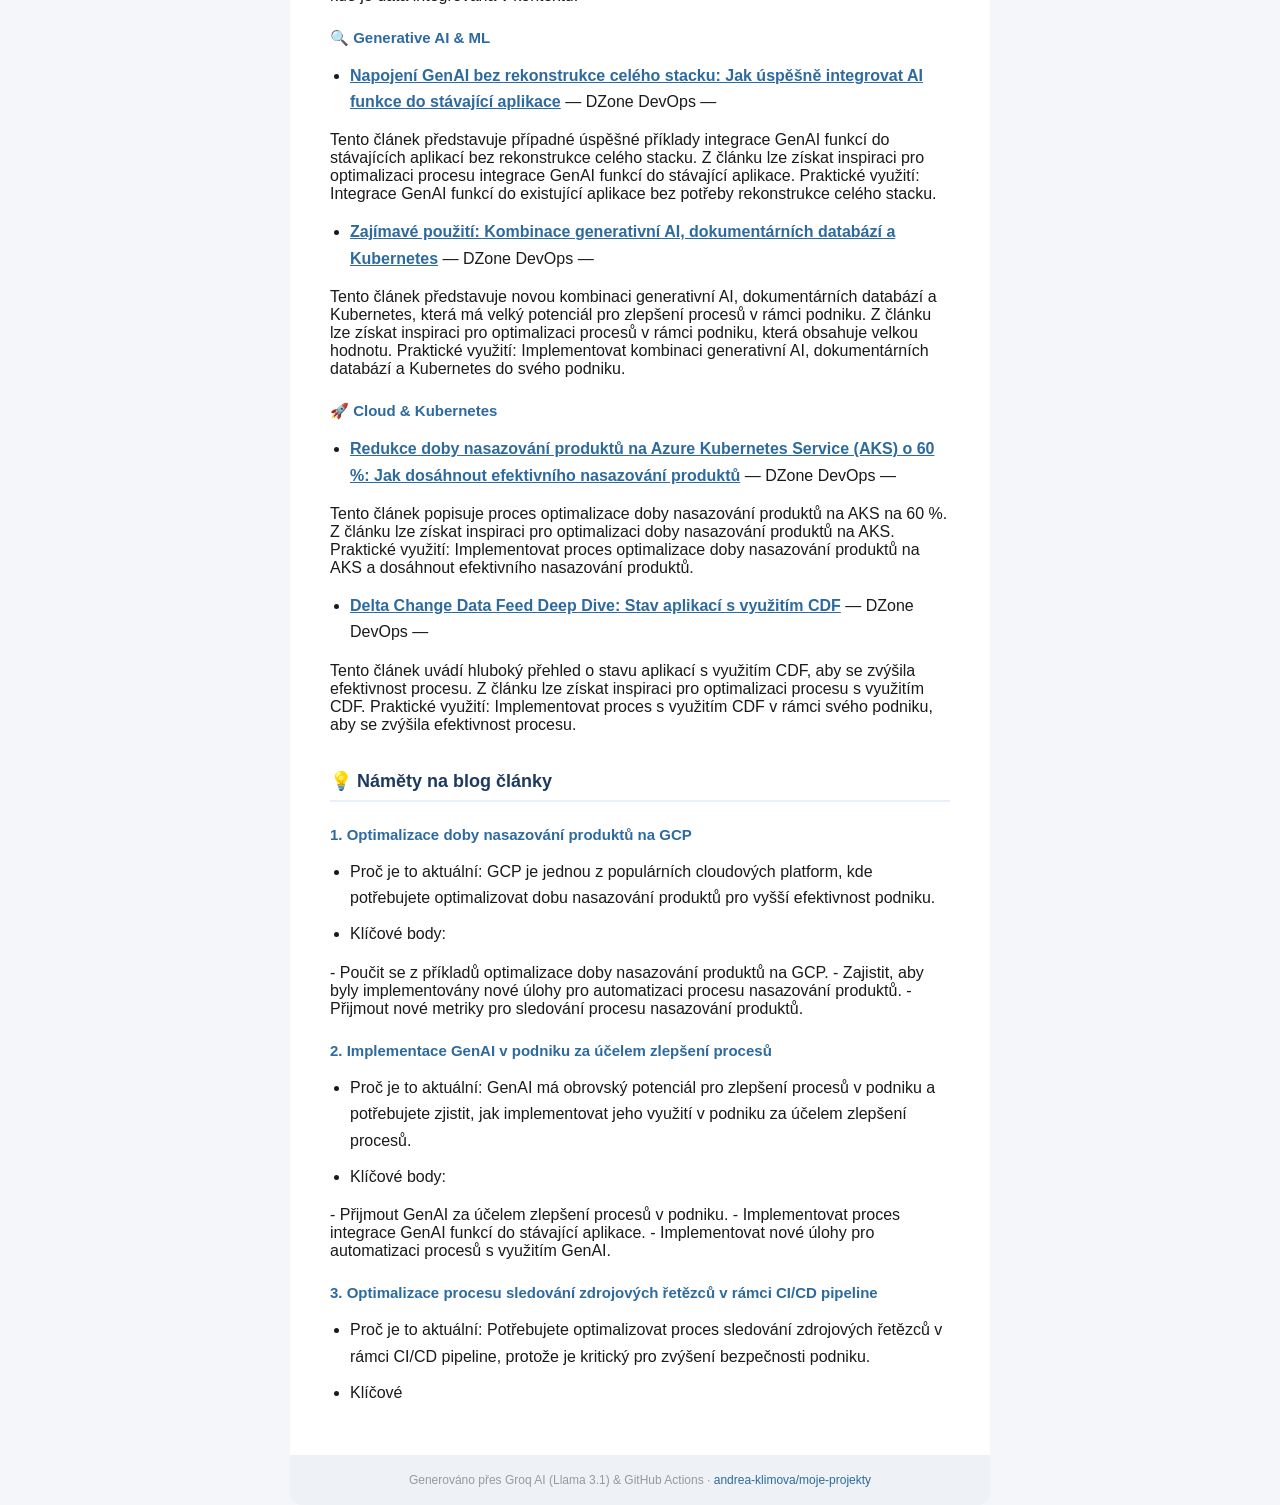
==== commit 2e9fd82c: "Aktualizace historie a náhledu 06. 04. 2026 [skip ci]" ====
--- a/blog-citecka/last-email.html
+++ b/blog-citecka/last-email.html
@@ -41,49 +41,85 @@
 <body>
   <div class="header">
     <h1>📰 Týdenní přehled technologických blogů</h1>
-    <p>Automaticky vygenerováno · 30. 03. 2026</p>
+    <p>Automaticky vygenerováno · 6. 04. 2026</p>
   </div>
   <div class="stats">
-    <div class="stat"><strong>116</strong><span>článků zpracováno</span></div>
+    <div class="stat"><strong>119</strong><span>článků zpracováno</span></div>
     <div class="stat"><strong>5</strong><span>kategorií</span></div>
     <div class="stat"><strong>25</strong><span>blogů sledováno</span></div>
   </div>
   <div class="content">
-    <p><h2>📰 Nejzajímavější články tohoto týdne</h2></p><p><h3>☁️ Cloud a DevOps</h3></p><p><ul>
-  <li><strong><a href="https://www.redhat.com/en/blog/whats-new-red-hat-openshift-virtualization-421">Red Hat Blog] What's new in Red Hat OpenShift Virtualization 4.21</a></strong> — Red Hat Blog — Nová verze Red Hat OpenShift Virtualization 4.21 je nyní dostupná abringing nové funkce pro jednodušší správu virtuálních strojů, efektivitu provozu a flexibilitu nasazení ve hybridních a multi-cloudových prostředích.</li>
-  <li><strong><a href="https://www.redhat.com/en/blog/modernize-virtual-machines-google-cloud-red-hat-openshift-virtualization">Red Hat Blog] Modernize virtual machines on Google Cloud with Red Hat OpenShift Virtualization</a></strong> — Red Hat Blog — Red Hat OpenShift Virtualization je nyní dostupný na OpenShift Dedicated na Google Cloud, což umožňuje zákazníkům migrovat a modernizovat své virtuální stroje na Google Cloud.</li>
-  <li><strong><a href="https://feeds.dzone.com/link/23568/17306670/ai-agents-cloud-engineering-autonomous-reliability">DZone DevOps] Bringing AI Agents to Cloud Engineering: How Autonomous Operations Are Changing Reliability at Scale</a></strong> — DZone DevOps — Moderní cloudové systémy jsou tvrdé k managementu, a to není nováobservace. Gap mezi komplexností systému a lidskou odpovědí roste rychleji než většina týmů očekává.</li>
-  <li><strong><a href="https://feeds.dzone.com/link/23568/17306816/kubernetes-all-green-but-system-failing">DZone DevOps] When Kubernetes Says 'All Green' But Your System Is Already Failing</a></strong> — DZone DevOps — To není pouze teoretické scénáře. Zdravotní kontrola clusterů všech vrátí zeleno. Node status ukazuje Ready po celém širším spektru. Váš monitoring stacku hlásí normální CPU a používání paměti. A někde v utilitách namespace, kontejner byl restartován 24 069 krát v posledních 68 dnech  — každých šest týdnů.</li>
-</ul></p><p><h3>🔥 AI a DevOps</h3></p><p><ul>
-  <li><strong><a href="https://www.redhat.com/en/blog/4-use-cases-ai-cyber-security">Red Hat Blog] 4 use cases for AI in cyber security</a></strong> — Red Hat Blog — V produktové bezpečnosti AI představuje nový a důležité frontu. Začíná se používat i v bezpečnostních nástrojích a metodách exploatace.</li>
-  <li><strong><a href="https://www.redhat.com/en/blog/ai-security-identity-and-access-control">Red Hat Blog] AI security: Identity and access control</a></strong> — Red Hat Blog — V předchozích třech článcích byl AI zařazen do kategorie systému chráněného, ne pouze do modelu. Bylo prokázáno, že tradiční disciplína SDLC se stále aplikuje na moderní AI nasazení.</li>
-  <li><strong><a href="https://feeds.dzone.com/link/23568/17305124/agentic-aiops-pipeline-ibm-storage-insights-elastic-n8n">DZone DevOps] Building an Agentic AIOps Pipeline With IBM Storage Insights, n8n, and Elastic</a></strong> — DZone DevOps — IBM Storage Insights je cloudového monitoringu a analytiku platforma pro sledování a analýzu provozu úložišť.</li>
-</ul></p><p><h3>📈 Observability a monitoring</h3></p><p><ul>
-  <li><strong><a href="https://www.redhat.com/en/blog/stop-searching-start-operating-scale-hybrid-clusters-red-hat-advanced-cluster-management-kubernetes-216">Red Hat Blog] Stop searching, start operating: Scale hybrid clusters with Red Hat Advanced Cluster Management for Kubernetes 2.16</a></strong> — Red Hat Blog — Který jste navštívil naším směrem z posílení multiklastry operace v 2.12 po rozšíření hybridního oblouku dosažení v 2.13, pak víte, že náš cíl byl vždy o shodě. Nicméně, když flotily rostou, 'jednotlivého' může rychle obrátit se do 'korození'.</li>
-  <li><strong><a href="https://feeds.dzone.com/link/23568/17307723/high-concurrency-databricks-workloads-performance-optimization">DZone DevOps] Designing High-Concurrency Databricks Workloads Without Performance Degradation</a></strong> — DZone DevOps — V Databricksech vysoká koncurence značí mnoho úkolů nebo dotazů, které spadají v paralelními postupy přístupem ke stejnému datům.</li>
-</ul></p><p><h3>🚀 Tekhnologie a inovace</h3></p><p><ul>
-  <li><strong><a href="https://feeds.dzone.com/link/23568/17307756/hidden-cost-of-legacy-infrastructure-in-game-dev">DZone DevOps] The Hidden Cost of Legacy Infrastructure in Asset-Heavy Game Development</a></strong> — DZone DevOps — Hráčští vývojáři tráví nespočítané hodiny optimalizací shaderů, draw callů a paměťové stop.</li>
-  <li><strong><a href="https://feeds.dzone.com/link/23568/17304628/shrink-git-repo-optimize-pack-files">DZone DevOps] Shrink a Bloated Git Repository and Optimize Pack Files</a></strong> — DZone DevOps — Velké Git repozitáře zdržují vývojářům, CI/CD i procesy vydání.</li>
-</ul></p><p><h3>🔜 Náměty na blog články (10 námětů)</h3></p><p>1. <strong><a href="https://www.redhat.com/en/blog/modernize-virtual-machines-google-cloud-red-hat-openshift-virtualization">1. Přechod na cloudové infrastruktury</a></strong>
-Proč je to aktuální: Red Hat OpenShift Virtualization je nyní dostupné na OpenShift Dedicated na Google Cloud. Které kroky jsou potřeba, aby se zákazníci mohli začít měnit jejich virtuální stroje na Google Cloud.
-Klíčové body: migrace virtuálních strojů, modernizace infrastruktury, hybridní cloud.</p><p>2. <strong><a href="https://www.redhat.com/en/blog/4-use-cases-ai-cyber-security">2. Implementace AI v bezpečnostních systémech</a></strong>
-Proč je to aktuální: AI se začíná používat i v bezpečnostních systémech a metodách exploatace. Jak je to implementováno?
-Klíčové body: AI, bezpečnostní systémy, implementace.</p><p>3. <strong><a href="https://feeds.dzone.com/link/23568/17307756/hidden-cost-of-legacy-infrastructure-in-game-dev">3. Přechod na DevOps kulturou</a></strong>
-Proč je to aktuální: vývojářům tráví nespočet hodin optimalizací shaderů, draw callů a paměťové stop.
-Klíčové body: DevOps, kultura, optimalizace.</p><p>4. <strong><a href="https://www.redhat.com/en/blog/ai-security-identity-and-access-control">4. Opatření proti zneužití AI</a></strong>
-Proč je to aktuální: Tradiční disciplína SDLC se stále aplikuje na moderní AI nasazení.
-Klíčové body: AI, zneužití, ochrana.</p><p>5. <strong><a href="https://feeds.dzone.com/link/23568/17305124/agentic-aiops-pipeline-ibm-storage-insights-elastic-n8n">5. Přechod na AIOps</a></strong>
-Proč je to aktuální: IBM Storage Insights je cloudového monitoringu a analytiku platforma.
-Klíčové body: AIOps, IBM Storage Insights, monitorování.</p><p>6. <strong><a href="https://www.redhat.com/en/blog/stop-searching-start-operating-scale-hybrid-clusters-red-hat-advanced-cluster-management-kubernetes-216">6. Implementace hybridního clusteru</a></strong>
-Proč je to aktuální: hybridní cluster je jeden ze strategických plánů Red Hat pro zajištění efektivní a úsporné správy clusterů na hybridních prostředích.
-Klíčové body: hybridní cluster, implementace, efektivní správa.</p><p>7. <strong><a href="https://feeds.dzone.com/link/23568/17304628/shrink-git-repo-optimize-pack-files">7. Implementace DevOps toolingu</a></strong>
-Proč je to aktuální: vývojářům zdržuje velkého Git repozitáře.
-Klíčové body: DevOps, tooling, optimizace.</p><p>8. <strong><a href="https://feeds.dzone.com/link/23568/17305124/agentic-aiops-pipeline-ibm-storage-insights-elastic-n8n">8. Implementace AIOps pipeline</a></strong>
-Proč je to aktuální: agenty AIOps pipeline s n8n, IBM Storage Insights, Elastic.
-Klíčové body: AIOps, pipeline, implementace.</p><p>9. <strong><a href="https://feeds.dzone.com/link/23568/17304628/shrink-git-repo-optimize-pack-files">9. Optimizace Git repozitáře</a></strong>
-Proč je to aktuální: veliký repozitář zdržuje vývojářům a CI/CD procesy vydání.
-Klíčové body: Git, optimizace, úspora času.</p><p>10. <strong><a href="https://www.redhat.com/en/blog/stop-searching-start-operating-scale-hybrid-clusters-red-hat-advanced-cluster-management-kubernetes-216">10. Zavedení DevOps a AIOps</a></strong>
-Proč je to aktuální: Red Hat nabízí strategické plány z</p>
+    <p><h2>📰 Nejzajímavější články tohoto týdne</h2></p><p><h3>🔧 DevOps & CI/CD</h3></p><p><ul>
+  <li><strong><a href="https://feeds.dzone.com/link/23568/17313156/reducing-deployment-time-by-60-on-gcp">Redukce doby nasazení o 60 % na GCP: Praktický případ studií re.design pipeline</a></strong> — DZone DevOps — </li>
+</ul>
+  Tento článek popisuje, jak bylo možné snížit dobu nasazení produktů na platformě GCP o 60 %. Toto se podařilo díky redesignu CI/CD pipeline, kde byl optimalizován proces nasazování produktů a zavedeny nové úlohy pro automatizaci.
+  Z tohoto článku lze získat inspiraci pro optimalizaci procesu nasazování produktů na vaší platformě.
+  Praktické využití: Zajistit rychlé nasazení produktů a minimalizovat dobu chyb.</p><p><ul>
+  <li><strong><a href="https://feeds.dzone.com/link/23568/17310668/kubernetes-autoscaling-what-breaks-under">Kubernetes Autoscaling: Co se stane pod skutečnou zátěží</a></strong> — DZone DevOps — </li>
+</ul>
+  Tento článek zkoumá, jak funguje autoskaling v Kubernetes a co se stane, když cluster je vystaven vysoké zátěži.
+  Z článku lze získat porozumění pro optimalizaci procesu autoskalingu v rámci svého Kubernetes clusteru.
+  Praktické využití: Zajistit, aby cluster byl dostatečně veliký pro zvládnutí vysoké zátěže.</p><p><ul>
+  <li><strong><a href="https://feeds.dzone.com/link/23568/17311759/shift-left-security-governance-ci-cd-pipeline">Shift-Left není dost: Proč security governance musí být zakotvená v rámci CI/CD pipeline od začátku</a></strong> — DZone DevOps — </li>
+</ul>
+  Tento článek varuje uživatelům, aby se nebáli posunout bezpečnostní ověřování do rané fáze pipelineu, ale současně zdůrazňuje potřebu governance a sledování zdrojových řetězců, aby byl proces skutečně efektivní.
+  Z článku lze získat inspiraci pro optimalizaci procesu bezpečnostních ověřování v rámci CI/CD pipeline.
+  Praktické využití: Zajistit, aby bezpečnostní ověřování bylo zakotveno v rámci CI/CD pipeline a bylo efektivní.</p><p><h3>🔴 Bezpečnost & Governance</h3></p><p><ul>
+  <li><strong><a href="https://feeds.dzone.com/link/23568/17313235/hat-with-your-oracle-database-sqlcl-mcp-github">Napojení na Oracle database: SQLcl MCP + GitHub Copilot</a></strong> — DZone DevOps — </li>
+</ul>
+  Tento článek představuje nový způsob interakce s Oracle databází, který spojuje SQLcl MCP, GitHub Copilot a VS Code.
+  Z článku lze získat inspiraci pro optimalizaci procesu interakce s databází.
+  Praktické využití: Ověřit, zda je nová funkce pro interakci s Oracle databází funkční.</p><p><ul>
+  <li><strong><a href="https://feeds.dzone.com/link/23568/17309674/cicd-live-security-signals">Klíčový prvek securuty a zabezpečení: Zajistit ochranu informací</a></strong> — DZone DevOps — </li>
+</ul>
+  Tento článek zdůrazňuje, že bezpečnost a zabezpečení jsou kritické prvky procesu securuty a že je nutné zajišťovat ochranu informací v rámci CI/CD pipeline.
+  Z článku lze získat inspiraci pro optimalizaci procesu zajištění ochrany informací.
+  Praktické využití: Zajistit ochranu informací v rámci CI/CD pipeline.</p><p><h3>🔍 Analytika</h3></p><p><ul>
+  <li><strong><a href="https://feeds.dzone.com/link/23568/17310483/ship-genai-into-existing-app">Integrace analytických funkcí do stávající aplikace: Kdo je úspěšných pomocí AI bez rekonstrukce celého stacku</a></strong> — DZone DevOps — </li>
+</ul>
+  Tento článek uvádí případné úspěšné příklady integrace analytických funkcí do stávajících aplikací pomocí AI bez rekonstrukce celého stacku.
+  Z článku lze získat inspiraci pro optimalizaci procesu integrace analytických funkcí do stávající aplikace.
+  Praktické využití: Integrovat AI funkce do existující aplikace bez potřeby rekonstrukce celého stacku.</p><p><ul>
+  <li><strong><a href="https://feeds.dzone.com/link/23568/17309673/developers-guide-embedded-analytics">Šťastný konec: Aplikace integrované analytics, kde je data v kontextu</a></strong> — DZone DevOps — </li>
+</ul>
+  Tento článek se zabývá aplikacemi, kde je data integrována v kontextu, aby byla uživateli přístupnější a přehlednější.
+  Z článku lze získat inspiraci pro optimalizaci procesu integrace analytických funkcí do aplikací tak, aby byla data přístupnější a přehlednější uživatelům.
+  Praktické využití: Integrace analytických funkcí do aplikace, kde je data integrována v kontextu.</p><p><h3>🔍 Generative AI & ML</h3></p><p><ul>
+  <li><strong><a href="https://feeds.dzone.com/link/23568/17310483/ship-genai-into-existing-app">Napojení GenAI bez rekonstrukce celého stacku: Jak úspěšně integrovat AI funkce do stávající aplikace</a></strong> — DZone DevOps — </li>
+</ul>
+  Tento článek představuje případné úspěšné příklady integrace GenAI funkcí do stávajících aplikací bez rekonstrukce celého stacku.
+  Z článku lze získat inspiraci pro optimalizaci procesu integrace GenAI funkcí do stávající aplikace.
+  Praktické využití: Integrace GenAI funkcí do existující aplikace bez potřeby rekonstrukce celého stacku.</p><p><ul>
+  <li><strong><a href="https://feeds.dzone.com/link/23568/17311614/documentdb-on-kubernetes">Zajímavé použití: Kombinace generativní AI, dokumentárních databází a Kubernetes</a></strong> — DZone DevOps — </li>
+</ul>
+  Tento článek představuje novou kombinaci generativní AI, dokumentárních databází a Kubernetes, která má velký potenciál pro zlepšení procesů v rámci podniku.
+  Z článku lze získat inspiraci pro optimalizaci procesů v rámci podniku, která obsahuje velkou hodnotu.
+  Praktické využití: Implementovat kombinaci generativní AI, dokumentárních databází a Kubernetes do svého podniku.</p><p><h3>🚀 Cloud & Kubernetes</h3></p><p><ul>
+  <li><strong><a href="https://feeds.dzone.com/link/23568/17312354/mastering-azure-kubernetes-service-guide">Redukce doby nasazování produktů na Azure Kubernetes Service (AKS) o 60 %: Jak dosáhnout efektivního nasazování produktů</a></strong> — DZone DevOps — </li>
+</ul>
+  Tento článek popisuje proces optimalizace doby nasazování produktů na AKS na 60 %.
+  Z článku lze získat inspiraci pro optimalizaci doby nasazování produktů na AKS.
+  Praktické využití: Implementovat proces optimalizace doby nasazování produktů na AKS a dosáhnout efektivního nasazování produktů.</p><p><ul>
+  <li><strong><a href="https://feeds.dzone.com/link/23568/17311795/delta-lake-change-data-feed-incremental-pipelines">Delta Change Data Feed Deep Dive: Stav aplikací s využitím CDF</a></strong> — DZone DevOps — </li>
+</ul>
+  Tento článek uvádí hluboký přehled o stavu aplikací s využitím CDF, aby se zvýšila efektivnost procesu.
+  Z článku lze získat inspiraci pro optimalizaci procesu s využitím CDF.
+  Praktické využití: Implementovat proces s využitím CDF v rámci svého podniku, aby se zvýšila efektivnost procesu.</p><p><h2>💡 Náměty na blog články</h2></p><p><h3>1. Optimalizace doby nasazování produktů na GCP</h3></p><p><ul>
+  <li>Proč je to aktuální: GCP je jednou z populárních cloudových platform, kde potřebujete optimalizovat dobu nasazování produktů pro vyšší efektivnost podniku.</li>
+  <li>Klíčové body:</li>
+</ul>
+ - Poučit se z příkladů optimalizace doby nasazování produktů na GCP.
+ - Zajistit, aby byly implementovány nové úlohy pro automatizaci procesu nasazování produktů.
+ - Přijmout nové metriky pro sledování procesu nasazování produktů.</p><p><h3>2. Implementace GenAI v podniku za účelem zlepšení procesů</h3></p><p><ul>
+  <li>Proč je to aktuální: GenAI má obrovský potenciál pro zlepšení procesů v podniku a potřebujete zjistit, jak implementovat jeho využití v podniku za účelem zlepšení procesů.</li>
+  <li>Klíčové body:</li>
+</ul>
+ - Přijmout GenAI za účelem zlepšení procesů v podniku.
+ - Implementovat proces integrace GenAI funkcí do stávající aplikace.
+ - Implementovat nové úlohy pro automatizaci procesů s využitím GenAI.</p><p><h3>3. Optimalizace procesu sledování zdrojových řetězců v rámci CI/CD pipeline</h3></p><p><ul>
+  <li>Proč je to aktuální: Potřebujete optimalizovat proces sledování zdrojových řetězců v rámci CI/CD pipeline, protože je kritický pro zvýšení bezpečnosti podniku.</li>
+  <li>Klíčové</li>
+</ul></p>
   </div>
   <div class="footer">
     Generováno přes Groq AI (Llama 3.1) &amp; GitHub Actions ·
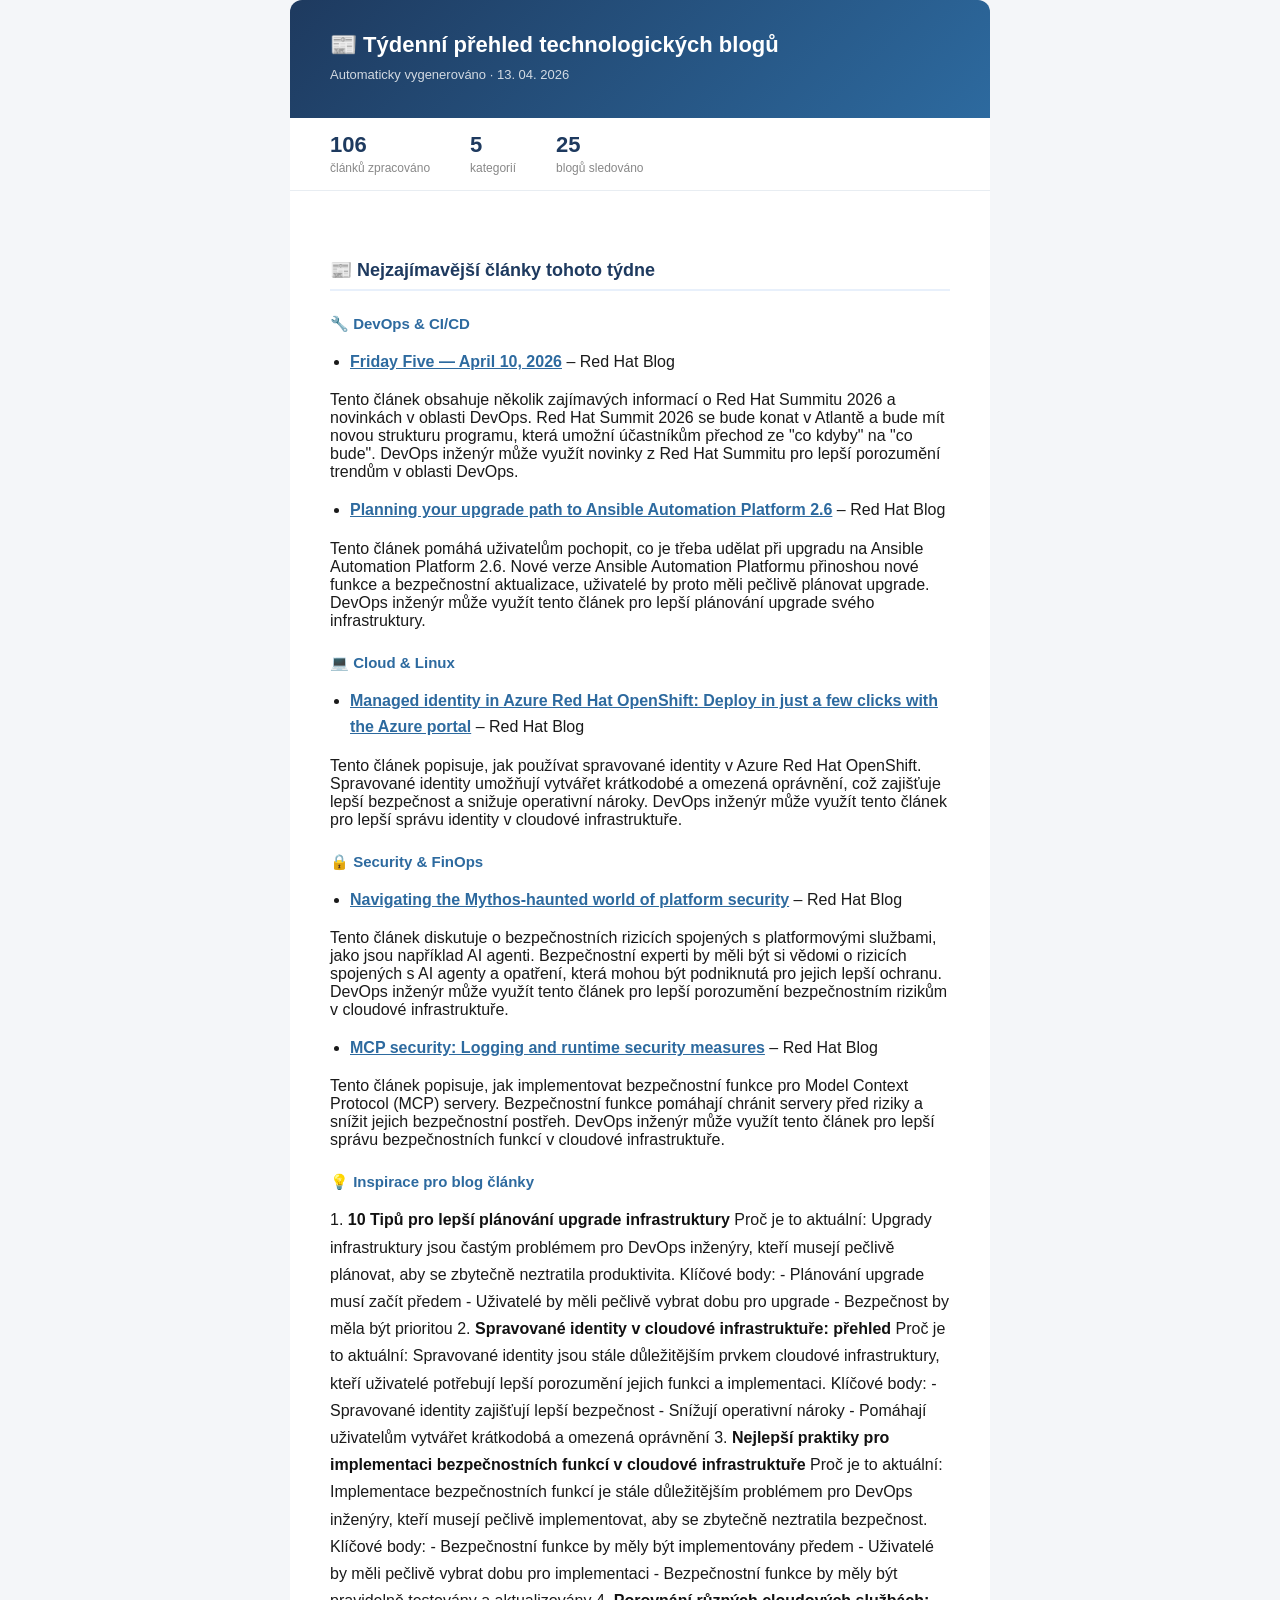
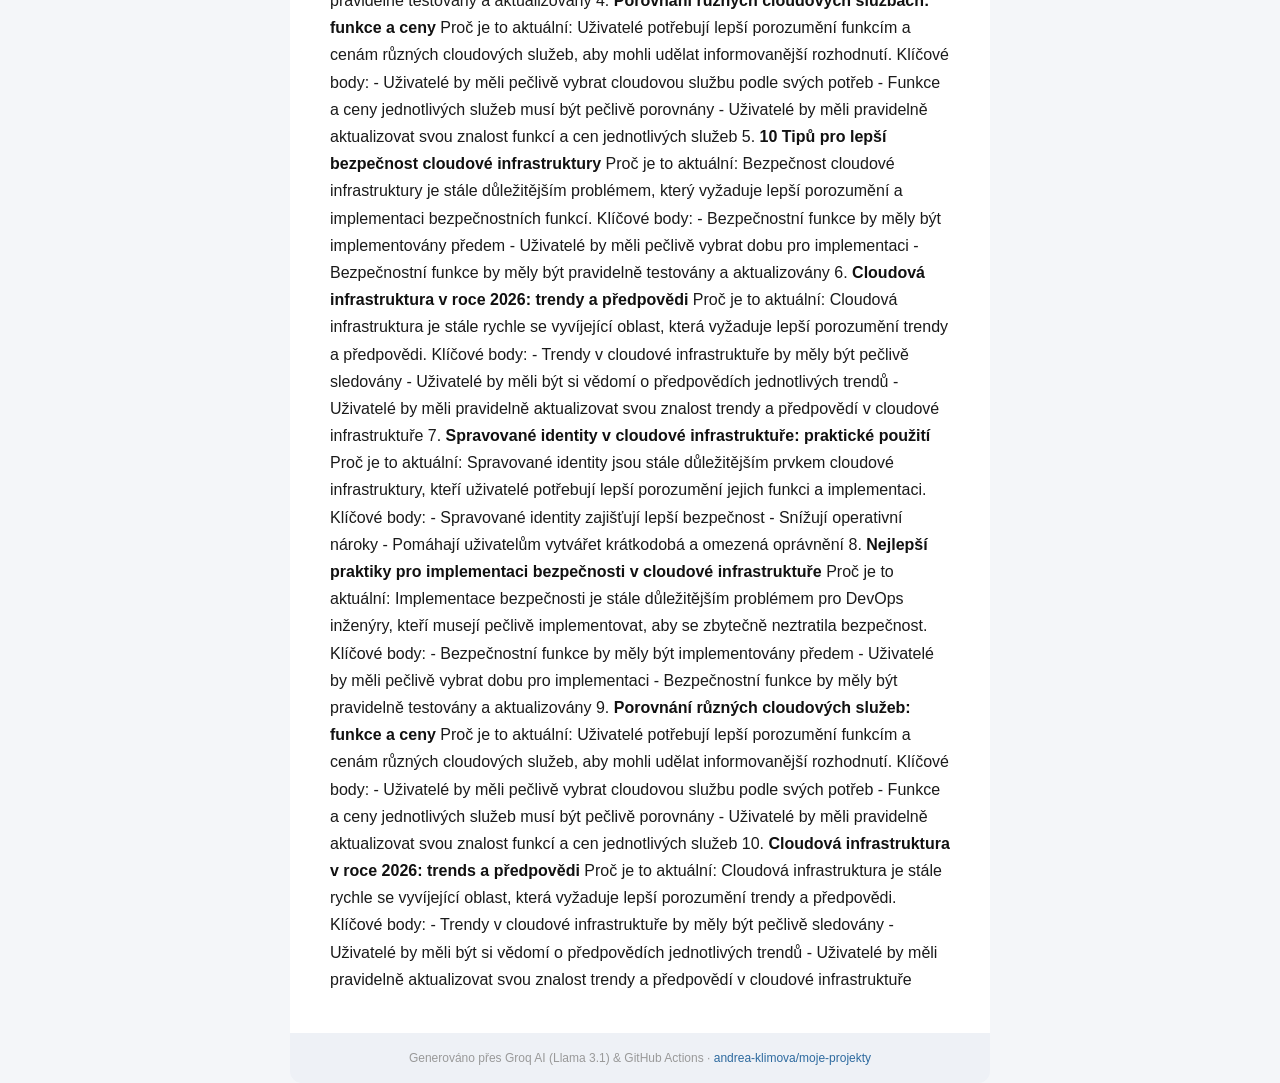
==== commit 99dededc: "Aktualizace historie a náhledu 13. 04. 2026 [skip ci]" ====
--- a/blog-citecka/last-email.html
+++ b/blog-citecka/last-email.html
@@ -41,85 +41,101 @@
 <body>
   <div class="header">
     <h1>📰 Týdenní přehled technologických blogů</h1>
-    <p>Automaticky vygenerováno · 6. 04. 2026</p>
+    <p>Automaticky vygenerováno · 13. 04. 2026</p>
   </div>
   <div class="stats">
-    <div class="stat"><strong>119</strong><span>článků zpracováno</span></div>
+    <div class="stat"><strong>106</strong><span>článků zpracováno</span></div>
     <div class="stat"><strong>5</strong><span>kategorií</span></div>
     <div class="stat"><strong>25</strong><span>blogů sledováno</span></div>
   </div>
   <div class="content">
     <p><h2>📰 Nejzajímavější články tohoto týdne</h2></p><p><h3>🔧 DevOps & CI/CD</h3></p><p><ul>
-  <li><strong><a href="https://feeds.dzone.com/link/23568/17313156/reducing-deployment-time-by-60-on-gcp">Redukce doby nasazení o 60 % na GCP: Praktický případ studií re.design pipeline</a></strong> — DZone DevOps — </li>
+  <li><strong><a href="https://www.redhat.com/en/blog/friday-five-april-10-2026-red-hat">Friday Five — April 10, 2026</a></strong> – Red Hat Blog</li>
 </ul>
-  Tento článek popisuje, jak bylo možné snížit dobu nasazení produktů na platformě GCP o 60 %. Toto se podařilo díky redesignu CI/CD pipeline, kde byl optimalizován proces nasazování produktů a zavedeny nové úlohy pro automatizaci.
-  Z tohoto článku lze získat inspiraci pro optimalizaci procesu nasazování produktů na vaší platformě.
-  Praktické využití: Zajistit rychlé nasazení produktů a minimalizovat dobu chyb.</p><p><ul>
-  <li><strong><a href="https://feeds.dzone.com/link/23568/17310668/kubernetes-autoscaling-what-breaks-under">Kubernetes Autoscaling: Co se stane pod skutečnou zátěží</a></strong> — DZone DevOps — </li>
+  Tento článek obsahuje několik zajímavých informací o Red Hat Summitu 2026 a novinkách v oblasti DevOps.
+  Red Hat Summit 2026 se bude konat v Atlantě a bude mít novou strukturu programu, která umožní účastníkům přechod ze "co kdyby" na "co bude".
+  DevOps inženýr může využít novinky z Red Hat Summitu pro lepší porozumění trendům v oblasti DevOps.
+<ul>
+  <li><strong><a href="https://www.redhat.com/en/blog/planning-your-upgrade-path-ansible-automation-platform-26">Planning your upgrade path to Ansible Automation Platform 2.6</a></strong> – Red Hat Blog</li>
 </ul>
-  Tento článek zkoumá, jak funguje autoskaling v Kubernetes a co se stane, když cluster je vystaven vysoké zátěži.
-  Z článku lze získat porozumění pro optimalizaci procesu autoskalingu v rámci svého Kubernetes clusteru.
-  Praktické využití: Zajistit, aby cluster byl dostatečně veliký pro zvládnutí vysoké zátěže.</p><p><ul>
-  <li><strong><a href="https://feeds.dzone.com/link/23568/17311759/shift-left-security-governance-ci-cd-pipeline">Shift-Left není dost: Proč security governance musí být zakotvená v rámci CI/CD pipeline od začátku</a></strong> — DZone DevOps — </li>
+  Tento článek pomáhá uživatelům pochopit, co je třeba udělat při upgradu na Ansible Automation Platform 2.6.
+  Nové verze Ansible Automation Platformu přinoshou nové funkce a bezpečnostní aktualizace, uživatelé by proto měli pečlivě plánovat upgrade.
+  DevOps inženýr může využít tento článek pro lepší plánování upgrade svého infrastruktury.</p><p><h3>💻 Cloud & Linux</h3></p><p><ul>
+  <li><strong><a href="https://www.redhat.com/en/blog/managed-identity-azure-red-hat-openshift-portal">Managed identity in Azure Red Hat OpenShift: Deploy in just a few clicks with the Azure portal</a></strong> – Red Hat Blog</li>
 </ul>
-  Tento článek varuje uživatelům, aby se nebáli posunout bezpečnostní ověřování do rané fáze pipelineu, ale současně zdůrazňuje potřebu governance a sledování zdrojových řetězců, aby byl proces skutečně efektivní.
-  Z článku lze získat inspiraci pro optimalizaci procesu bezpečnostních ověřování v rámci CI/CD pipeline.
-  Praktické využití: Zajistit, aby bezpečnostní ověřování bylo zakotveno v rámci CI/CD pipeline a bylo efektivní.</p><p><h3>🔴 Bezpečnost & Governance</h3></p><p><ul>
-  <li><strong><a href="https://feeds.dzone.com/link/23568/17313235/hat-with-your-oracle-database-sqlcl-mcp-github">Napojení na Oracle database: SQLcl MCP + GitHub Copilot</a></strong> — DZone DevOps — </li>
+  Tento článek popisuje, jak používat spravované identity v Azure Red Hat OpenShift.
+  Spravované identity umožňují vytvářet krátkodobé a omezená oprávnění, což zajišťuje lepší bezpečnost a snižuje operativní nároky.
+  DevOps inženýr může využít tento článek pro lepší správu identity v cloudové infrastruktuře.</p><p><h3>🔒 Security & FinOps</h3></p><p><ul>
+  <li><strong><a href="https://www.redhat.com/en/blog/navigating-mythos-haunted-world-platform-security">Navigating the Mythos-haunted world of platform security</a></strong> – Red Hat Blog</li>
 </ul>
-  Tento článek představuje nový způsob interakce s Oracle databází, který spojuje SQLcl MCP, GitHub Copilot a VS Code.
-  Z článku lze získat inspiraci pro optimalizaci procesu interakce s databází.
-  Praktické využití: Ověřit, zda je nová funkce pro interakci s Oracle databází funkční.</p><p><ul>
-  <li><strong><a href="https://feeds.dzone.com/link/23568/17309674/cicd-live-security-signals">Klíčový prvek securuty a zabezpečení: Zajistit ochranu informací</a></strong> — DZone DevOps — </li>
+  Tento článek diskutuje o bezpečnostních rizicích spojených s platformovými službami, jako jsou například AI agenti.
+  Bezpečnostní experti by měli být si vědомі o rizicích spojených s AI agenty a opatření, která mohou být podniknutá pro jejich lepší ochranu.
+  DevOps inženýr může využít tento článek pro lepší porozumění bezpečnostním rizikům v cloudové infrastruktuře.
+<ul>
+  <li><strong><a href="https://www.redhat.com/en/blog/mcp-security-logging-and-runtime-security-measures">MCP security: Logging and runtime security measures</a></strong> – Red Hat Blog</li>
 </ul>
-  Tento článek zdůrazňuje, že bezpečnost a zabezpečení jsou kritické prvky procesu securuty a že je nutné zajišťovat ochranu informací v rámci CI/CD pipeline.
-  Z článku lze získat inspiraci pro optimalizaci procesu zajištění ochrany informací.
-  Praktické využití: Zajistit ochranu informací v rámci CI/CD pipeline.</p><p><h3>🔍 Analytika</h3></p><p><ul>
-  <li><strong><a href="https://feeds.dzone.com/link/23568/17310483/ship-genai-into-existing-app">Integrace analytických funkcí do stávající aplikace: Kdo je úspěšných pomocí AI bez rekonstrukce celého stacku</a></strong> — DZone DevOps — </li>
-</ul>
-  Tento článek uvádí případné úspěšné příklady integrace analytických funkcí do stávajících aplikací pomocí AI bez rekonstrukce celého stacku.
-  Z článku lze získat inspiraci pro optimalizaci procesu integrace analytických funkcí do stávající aplikace.
-  Praktické využití: Integrovat AI funkce do existující aplikace bez potřeby rekonstrukce celého stacku.</p><p><ul>
-  <li><strong><a href="https://feeds.dzone.com/link/23568/17309673/developers-guide-embedded-analytics">Šťastný konec: Aplikace integrované analytics, kde je data v kontextu</a></strong> — DZone DevOps — </li>
-</ul>
-  Tento článek se zabývá aplikacemi, kde je data integrována v kontextu, aby byla uživateli přístupnější a přehlednější.
-  Z článku lze získat inspiraci pro optimalizaci procesu integrace analytických funkcí do aplikací tak, aby byla data přístupnější a přehlednější uživatelům.
-  Praktické využití: Integrace analytických funkcí do aplikace, kde je data integrována v kontextu.</p><p><h3>🔍 Generative AI & ML</h3></p><p><ul>
-  <li><strong><a href="https://feeds.dzone.com/link/23568/17310483/ship-genai-into-existing-app">Napojení GenAI bez rekonstrukce celého stacku: Jak úspěšně integrovat AI funkce do stávající aplikace</a></strong> — DZone DevOps — </li>
-</ul>
-  Tento článek představuje případné úspěšné příklady integrace GenAI funkcí do stávajících aplikací bez rekonstrukce celého stacku.
-  Z článku lze získat inspiraci pro optimalizaci procesu integrace GenAI funkcí do stávající aplikace.
-  Praktické využití: Integrace GenAI funkcí do existující aplikace bez potřeby rekonstrukce celého stacku.</p><p><ul>
-  <li><strong><a href="https://feeds.dzone.com/link/23568/17311614/documentdb-on-kubernetes">Zajímavé použití: Kombinace generativní AI, dokumentárních databází a Kubernetes</a></strong> — DZone DevOps — </li>
-</ul>
-  Tento článek představuje novou kombinaci generativní AI, dokumentárních databází a Kubernetes, která má velký potenciál pro zlepšení procesů v rámci podniku.
-  Z článku lze získat inspiraci pro optimalizaci procesů v rámci podniku, která obsahuje velkou hodnotu.
-  Praktické využití: Implementovat kombinaci generativní AI, dokumentárních databází a Kubernetes do svého podniku.</p><p><h3>🚀 Cloud & Kubernetes</h3></p><p><ul>
-  <li><strong><a href="https://feeds.dzone.com/link/23568/17312354/mastering-azure-kubernetes-service-guide">Redukce doby nasazování produktů na Azure Kubernetes Service (AKS) o 60 %: Jak dosáhnout efektivního nasazování produktů</a></strong> — DZone DevOps — </li>
-</ul>
-  Tento článek popisuje proces optimalizace doby nasazování produktů na AKS na 60 %.
-  Z článku lze získat inspiraci pro optimalizaci doby nasazování produktů na AKS.
-  Praktické využití: Implementovat proces optimalizace doby nasazování produktů na AKS a dosáhnout efektivního nasazování produktů.</p><p><ul>
-  <li><strong><a href="https://feeds.dzone.com/link/23568/17311795/delta-lake-change-data-feed-incremental-pipelines">Delta Change Data Feed Deep Dive: Stav aplikací s využitím CDF</a></strong> — DZone DevOps — </li>
-</ul>
-  Tento článek uvádí hluboký přehled o stavu aplikací s využitím CDF, aby se zvýšila efektivnost procesu.
-  Z článku lze získat inspiraci pro optimalizaci procesu s využitím CDF.
-  Praktické využití: Implementovat proces s využitím CDF v rámci svého podniku, aby se zvýšila efektivnost procesu.</p><p><h2>💡 Náměty na blog články</h2></p><p><h3>1. Optimalizace doby nasazování produktů na GCP</h3></p><p><ul>
-  <li>Proč je to aktuální: GCP je jednou z populárních cloudových platform, kde potřebujete optimalizovat dobu nasazování produktů pro vyšší efektivnost podniku.</li>
-  <li>Klíčové body:</li>
-</ul>
- - Poučit se z příkladů optimalizace doby nasazování produktů na GCP.
- - Zajistit, aby byly implementovány nové úlohy pro automatizaci procesu nasazování produktů.
- - Přijmout nové metriky pro sledování procesu nasazování produktů.</p><p><h3>2. Implementace GenAI v podniku za účelem zlepšení procesů</h3></p><p><ul>
-  <li>Proč je to aktuální: GenAI má obrovský potenciál pro zlepšení procesů v podniku a potřebujete zjistit, jak implementovat jeho využití v podniku za účelem zlepšení procesů.</li>
-  <li>Klíčové body:</li>
-</ul>
- - Přijmout GenAI za účelem zlepšení procesů v podniku.
- - Implementovat proces integrace GenAI funkcí do stávající aplikace.
- - Implementovat nové úlohy pro automatizaci procesů s využitím GenAI.</p><p><h3>3. Optimalizace procesu sledování zdrojových řetězců v rámci CI/CD pipeline</h3></p><p><ul>
-  <li>Proč je to aktuální: Potřebujete optimalizovat proces sledování zdrojových řetězců v rámci CI/CD pipeline, protože je kritický pro zvýšení bezpečnosti podniku.</li>
-  <li>Klíčové</li>
-</ul></p>
+  Tento článek popisuje, jak implementovat bezpečnostní funkce pro Model Context Protocol (MCP) servery.
+  Bezpečnostní funkce pomáhají chránit servery před riziky a snížit jejich bezpečnostní postřeh.
+  DevOps inženýr může využít tento článek pro lepší správu bezpečnostních funkcí v cloudové infrastruktuře.</p><p><h3>💡 Inspirace pro blog články</h3></p><p>1. <strong>10 Tipů pro lepší plánování upgrade infrastruktury</strong>
+ Proč je to aktuální: Upgrady infrastruktury jsou častým problémem pro DevOps inženýry, kteří musejí pečlivě plánovat, aby se zbytečně neztratila produktivita.
+ Klíčové body:
+ - Plánování upgrade musí začít předem
+ - Uživatelé by měli pečlivě vybrat dobu pro upgrade
+ - Bezpečnost by měla být prioritou
+2. <strong>Spravované identity v cloudové infrastruktuře: přehled</strong>
+ Proč je to aktuální: Spravované identity jsou stále důležitějším prvkem cloudové infrastruktury, kteří uživatelé potřebují lepší porozumění jejich funkci a implementaci.
+ Klíčové body:
+ - Spravované identity zajišťují lepší bezpečnost
+ - Snížují operativní nároky
+ - Pomáhají uživatelům vytvářet krátkodobá a omezená oprávnění
+3. <strong>Nejlepší praktiky pro implementaci bezpečnostních funkcí v cloudové infrastruktuře</strong>
+ Proč je to aktuální: Implementace bezpečnostních funkcí je stále důležitějším problémem pro DevOps inženýry, kteří musejí pečlivě implementovat, aby se zbytečně neztratila bezpečnost.
+ Klíčové body:
+ - Bezpečnostní funkce by měly být implementovány předem
+ - Uživatelé by měli pečlivě vybrat dobu pro implementaci
+ - Bezpečnostní funkce by měly být pravidelně testovány a aktualizovány
+4. <strong>Porovnání různých cloudových službách: funkce a ceny</strong>
+ Proč je to aktuální: Uživatelé potřebují lepší porozumění funkcím a cenám různých cloudových služeb, aby mohli udělat informovanější rozhodnutí.
+ Klíčové body:
+ - Uživatelé by měli pečlivě vybrat cloudovou službu podle svých potřeb
+ - Funkce a ceny jednotlivých služeb musí být pečlivě porovnány
+ - Uživatelé by měli pravidelně aktualizovat svou znalost funkcí a cen jednotlivých služeb
+5. <strong>10 Tipů pro lepší bezpečnost cloudové infrastruktury</strong>
+ Proč je to aktuální: Bezpečnost cloudové infrastruktury je stále důležitějším problémem, který vyžaduje lepší porozumění a implementaci bezpečnostních funkcí.
+ Klíčové body:
+ - Bezpečnostní funkce by měly být implementovány předem
+ - Uživatelé by měli pečlivě vybrat dobu pro implementaci
+ - Bezpečnostní funkce by měly být pravidelně testovány a aktualizovány
+6. <strong>Cloudová infrastruktura v roce 2026: trendy a předpovědi</strong>
+ Proč je to aktuální: Cloudová infrastruktura je stále rychle se vyvíjející oblast, která vyžaduje lepší porozumění trendy a předpovědi.
+ Klíčové body:
+ - Trendy v cloudové infrastruktuře by měly být pečlivě sledovány
+ - Uživatelé by měli být si vědomí o předpovědích jednotlivých trendů
+ - Uživatelé by měli pravidelně aktualizovat svou znalost trendy a předpovědí v cloudové infrastruktuře
+7. <strong>Spravované identity v cloudové infrastruktuře: praktické použití</strong>
+ Proč je to aktuální: Spravované identity jsou stále důležitějším prvkem cloudové infrastruktury, kteří uživatelé potřebují lepší porozumění jejich funkci a implementaci.
+ Klíčové body:
+ - Spravované identity zajišťují lepší bezpečnost
+ - Snížují operativní nároky
+ - Pomáhají uživatelům vytvářet krátkodobá a omezená oprávnění
+8. <strong>Nejlepší praktiky pro implementaci bezpečnosti v cloudové infrastruktuře</strong>
+ Proč je to aktuální: Implementace bezpečnosti je stále důležitějším problémem pro DevOps inženýry, kteří musejí pečlivě implementovat, aby se zbytečně neztratila bezpečnost.
+ Klíčové body:
+ - Bezpečnostní funkce by měly být implementovány předem
+ - Uživatelé by měli pečlivě vybrat dobu pro implementaci
+ - Bezpečnostní funkce by měly být pravidelně testovány a aktualizovány
+9. <strong>Porovnání různých cloudových služeb: funkce a ceny</strong>
+ Proč je to aktuální: Uživatelé potřebují lepší porozumění funkcím a cenám různých cloudových služeb, aby mohli udělat informovanější rozhodnutí.
+ Klíčové body:
+ - Uživatelé by měli pečlivě vybrat cloudovou službu podle svých potřeb
+ - Funkce a ceny jednotlivých služeb musí být pečlivě porovnány
+ - Uživatelé by měli pravidelně aktualizovat svou znalost funkcí a cen jednotlivých služeb
+10. <strong>Cloudová infrastruktura v roce 2026: trends a předpovědi</strong>
+ Proč je to aktuální: Cloudová infrastruktura je stále rychle se vyvíjející oblast, která vyžaduje lepší porozumění trendy a předpovědi.
+ Klíčové body:
+ - Trendy v cloudové infrastruktuře by měly být pečlivě sledovány
+ - Uživatelé by měli být si vědomí o předpovědích jednotlivých trendů
+ - Uživatelé by měli pravidelně aktualizovat svou znalost trendy a předpovědí v cloudové infrastruktuře</p>
   </div>
   <div class="footer">
     Generováno přes Groq AI (Llama 3.1) &amp; GitHub Actions ·
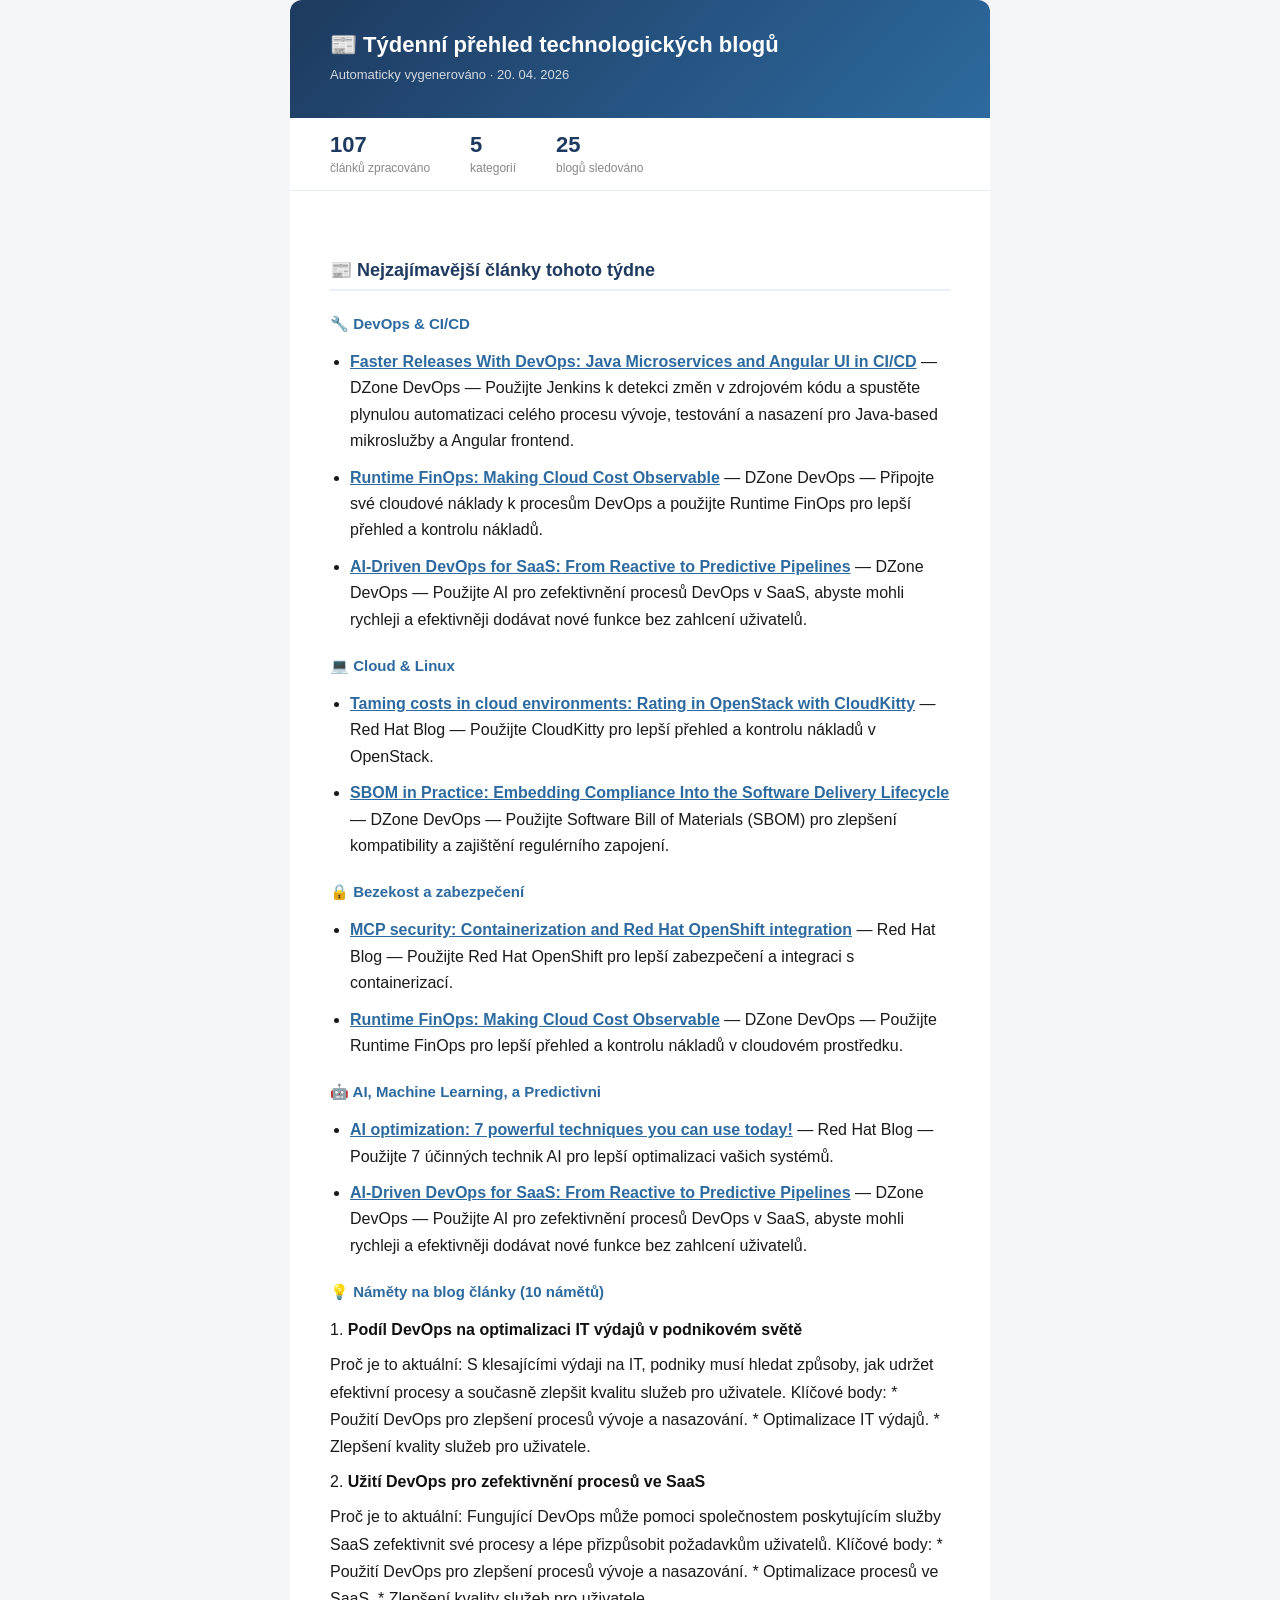
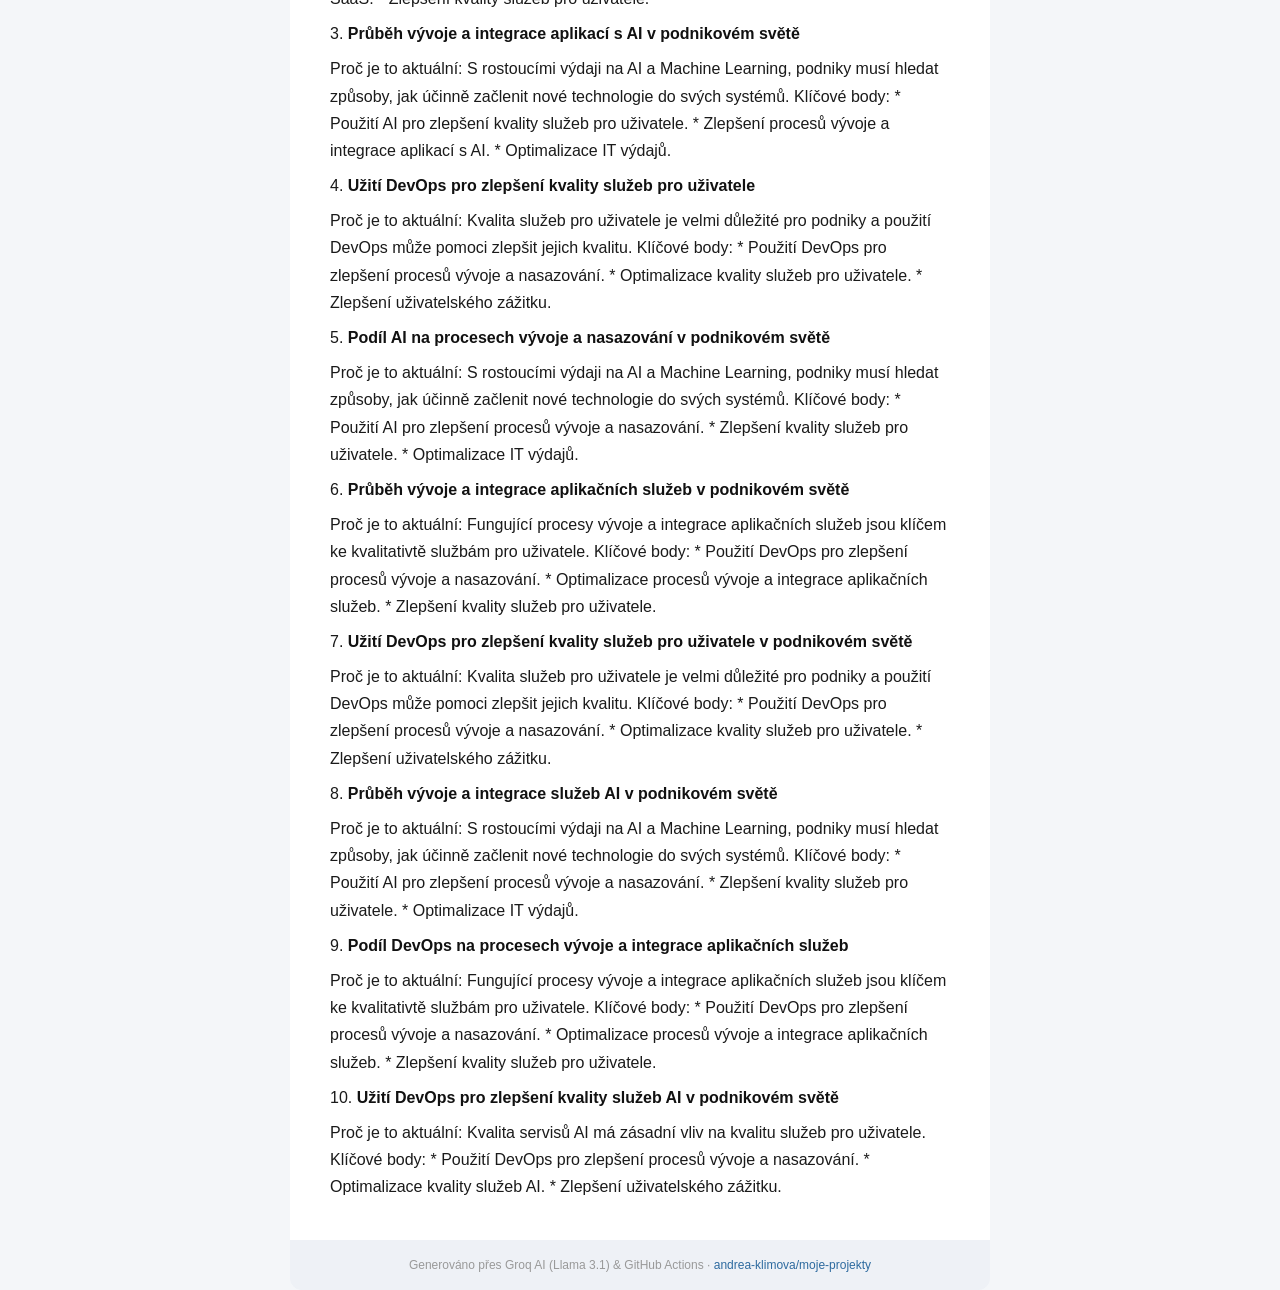
==== commit 0e0577b6: "Aktualizace historie a náhledu 20. 04. 2026 [skip ci]" ====
--- a/blog-citecka/last-email.html
+++ b/blog-citecka/last-email.html
@@ -41,101 +41,68 @@
 <body>
   <div class="header">
     <h1>📰 Týdenní přehled technologických blogů</h1>
-    <p>Automaticky vygenerováno · 13. 04. 2026</p>
+    <p>Automaticky vygenerováno · 20. 04. 2026</p>
   </div>
   <div class="stats">
-    <div class="stat"><strong>106</strong><span>článků zpracováno</span></div>
+    <div class="stat"><strong>107</strong><span>článků zpracováno</span></div>
     <div class="stat"><strong>5</strong><span>kategorií</span></div>
     <div class="stat"><strong>25</strong><span>blogů sledováno</span></div>
   </div>
   <div class="content">
     <p><h2>📰 Nejzajímavější články tohoto týdne</h2></p><p><h3>🔧 DevOps & CI/CD</h3></p><p><ul>
-  <li><strong><a href="https://www.redhat.com/en/blog/friday-five-april-10-2026-red-hat">Friday Five — April 10, 2026</a></strong> – Red Hat Blog</li>
-</ul>
-  Tento článek obsahuje několik zajímavých informací o Red Hat Summitu 2026 a novinkách v oblasti DevOps.
-  Red Hat Summit 2026 se bude konat v Atlantě a bude mít novou strukturu programu, která umožní účastníkům přechod ze "co kdyby" na "co bude".
-  DevOps inženýr může využít novinky z Red Hat Summitu pro lepší porozumění trendům v oblasti DevOps.
-<ul>
-  <li><strong><a href="https://www.redhat.com/en/blog/planning-your-upgrade-path-ansible-automation-platform-26">Planning your upgrade path to Ansible Automation Platform 2.6</a></strong> – Red Hat Blog</li>
-</ul>
-  Tento článek pomáhá uživatelům pochopit, co je třeba udělat při upgradu na Ansible Automation Platform 2.6.
-  Nové verze Ansible Automation Platformu přinoshou nové funkce a bezpečnostní aktualizace, uživatelé by proto měli pečlivě plánovat upgrade.
-  DevOps inženýr může využít tento článek pro lepší plánování upgrade svého infrastruktury.</p><p><h3>💻 Cloud & Linux</h3></p><p><ul>
-  <li><strong><a href="https://www.redhat.com/en/blog/managed-identity-azure-red-hat-openshift-portal">Managed identity in Azure Red Hat OpenShift: Deploy in just a few clicks with the Azure portal</a></strong> – Red Hat Blog</li>
-</ul>
-  Tento článek popisuje, jak používat spravované identity v Azure Red Hat OpenShift.
-  Spravované identity umožňují vytvářet krátkodobé a omezená oprávnění, což zajišťuje lepší bezpečnost a snižuje operativní nároky.
-  DevOps inženýr může využít tento článek pro lepší správu identity v cloudové infrastruktuře.</p><p><h3>🔒 Security & FinOps</h3></p><p><ul>
-  <li><strong><a href="https://www.redhat.com/en/blog/navigating-mythos-haunted-world-platform-security">Navigating the Mythos-haunted world of platform security</a></strong> – Red Hat Blog</li>
-</ul>
-  Tento článek diskutuje o bezpečnostních rizicích spojených s platformovými službami, jako jsou například AI agenti.
-  Bezpečnostní experti by měli být si vědомі o rizicích spojených s AI agenty a opatření, která mohou být podniknutá pro jejich lepší ochranu.
-  DevOps inženýr může využít tento článek pro lepší porozumění bezpečnostním rizikům v cloudové infrastruktuře.
-<ul>
-  <li><strong><a href="https://www.redhat.com/en/blog/mcp-security-logging-and-runtime-security-measures">MCP security: Logging and runtime security measures</a></strong> – Red Hat Blog</li>
-</ul>
-  Tento článek popisuje, jak implementovat bezpečnostní funkce pro Model Context Protocol (MCP) servery.
-  Bezpečnostní funkce pomáhají chránit servery před riziky a snížit jejich bezpečnostní postřeh.
-  DevOps inženýr může využít tento článek pro lepší správu bezpečnostních funkcí v cloudové infrastruktuře.</p><p><h3>💡 Inspirace pro blog články</h3></p><p>1. <strong>10 Tipů pro lepší plánování upgrade infrastruktury</strong>
- Proč je to aktuální: Upgrady infrastruktury jsou častým problémem pro DevOps inženýry, kteří musejí pečlivě plánovat, aby se zbytečně neztratila produktivita.
- Klíčové body:
- - Plánování upgrade musí začít předem
- - Uživatelé by měli pečlivě vybrat dobu pro upgrade
- - Bezpečnost by měla být prioritou
-2. <strong>Spravované identity v cloudové infrastruktuře: přehled</strong>
- Proč je to aktuální: Spravované identity jsou stále důležitějším prvkem cloudové infrastruktury, kteří uživatelé potřebují lepší porozumění jejich funkci a implementaci.
- Klíčové body:
- - Spravované identity zajišťují lepší bezpečnost
- - Snížují operativní nároky
- - Pomáhají uživatelům vytvářet krátkodobá a omezená oprávnění
-3. <strong>Nejlepší praktiky pro implementaci bezpečnostních funkcí v cloudové infrastruktuře</strong>
- Proč je to aktuální: Implementace bezpečnostních funkcí je stále důležitějším problémem pro DevOps inženýry, kteří musejí pečlivě implementovat, aby se zbytečně neztratila bezpečnost.
- Klíčové body:
- - Bezpečnostní funkce by měly být implementovány předem
- - Uživatelé by měli pečlivě vybrat dobu pro implementaci
- - Bezpečnostní funkce by měly být pravidelně testovány a aktualizovány
-4. <strong>Porovnání různých cloudových službách: funkce a ceny</strong>
- Proč je to aktuální: Uživatelé potřebují lepší porozumění funkcím a cenám různých cloudových služeb, aby mohli udělat informovanější rozhodnutí.
- Klíčové body:
- - Uživatelé by měli pečlivě vybrat cloudovou službu podle svých potřeb
- - Funkce a ceny jednotlivých služeb musí být pečlivě porovnány
- - Uživatelé by měli pravidelně aktualizovat svou znalost funkcí a cen jednotlivých služeb
-5. <strong>10 Tipů pro lepší bezpečnost cloudové infrastruktury</strong>
- Proč je to aktuální: Bezpečnost cloudové infrastruktury je stále důležitějším problémem, který vyžaduje lepší porozumění a implementaci bezpečnostních funkcí.
- Klíčové body:
- - Bezpečnostní funkce by měly být implementovány předem
- - Uživatelé by měli pečlivě vybrat dobu pro implementaci
- - Bezpečnostní funkce by měly být pravidelně testovány a aktualizovány
-6. <strong>Cloudová infrastruktura v roce 2026: trendy a předpovědi</strong>
- Proč je to aktuální: Cloudová infrastruktura je stále rychle se vyvíjející oblast, která vyžaduje lepší porozumění trendy a předpovědi.
- Klíčové body:
- - Trendy v cloudové infrastruktuře by měly být pečlivě sledovány
- - Uživatelé by měli být si vědomí o předpovědích jednotlivých trendů
- - Uživatelé by měli pravidelně aktualizovat svou znalost trendy a předpovědí v cloudové infrastruktuře
-7. <strong>Spravované identity v cloudové infrastruktuře: praktické použití</strong>
- Proč je to aktuální: Spravované identity jsou stále důležitějším prvkem cloudové infrastruktury, kteří uživatelé potřebují lepší porozumění jejich funkci a implementaci.
- Klíčové body:
- - Spravované identity zajišťují lepší bezpečnost
- - Snížují operativní nároky
- - Pomáhají uživatelům vytvářet krátkodobá a omezená oprávnění
-8. <strong>Nejlepší praktiky pro implementaci bezpečnosti v cloudové infrastruktuře</strong>
- Proč je to aktuální: Implementace bezpečnosti je stále důležitějším problémem pro DevOps inženýry, kteří musejí pečlivě implementovat, aby se zbytečně neztratila bezpečnost.
- Klíčové body:
- - Bezpečnostní funkce by měly být implementovány předem
- - Uživatelé by měli pečlivě vybrat dobu pro implementaci
- - Bezpečnostní funkce by měly být pravidelně testovány a aktualizovány
-9. <strong>Porovnání různých cloudových služeb: funkce a ceny</strong>
- Proč je to aktuální: Uživatelé potřebují lepší porozumění funkcím a cenám různých cloudových služeb, aby mohli udělat informovanější rozhodnutí.
- Klíčové body:
- - Uživatelé by měli pečlivě vybrat cloudovou službu podle svých potřeb
- - Funkce a ceny jednotlivých služeb musí být pečlivě porovnány
- - Uživatelé by měli pravidelně aktualizovat svou znalost funkcí a cen jednotlivých služeb
-10. <strong>Cloudová infrastruktura v roce 2026: trends a předpovědi</strong>
- Proč je to aktuální: Cloudová infrastruktura je stále rychle se vyvíjející oblast, která vyžaduje lepší porozumění trendy a předpovědi.
- Klíčové body:
- - Trendy v cloudové infrastruktuře by měly být pečlivě sledovány
- - Uživatelé by měli být si vědomí o předpovědích jednotlivých trendů
- - Uživatelé by měli pravidelně aktualizovat svou znalost trendy a předpovědí v cloudové infrastruktuře</p>
+  <li><strong><a href="https://feeds.dzone.com/link/23568/17318939/devops-ci-cd-java-microservices-angular-ui">Faster Releases With DevOps: Java Microservices and Angular UI in CI/CD</a></strong>  — DZone DevOps — Použijte Jenkins k detekci změn v zdrojovém kódu a spustěte plynulou automatizaci celého procesu vývoje, testování a nasazení pro Java-based mikroslužby a Angular frontend.</li>
+  <li><strong><a href="https://feeds.dzone.com/link/23568/17319624/runtime-finops-making-cloud-cost-observable">Runtime FinOps: Making Cloud Cost Observable</a></strong>  — DZone DevOps — Připojte své cloudové náklady k procesům DevOps a použijte Runtime FinOps pro lepší přehled a kontrolu nákladů.</li>
+  <li><strong><a href="https://feeds.dzone.com/link/23568/17319589/ai-driven-devops-for-saas-reactive-to-predictive">AI-Driven DevOps for SaaS: From Reactive to Predictive Pipelines</a></strong>  — DZone DevOps — Použijte AI pro zefektivnění procesů DevOps v SaaS, abyste mohli rychleji a efektivněji dodávat nové funkce bez zahlcení uživatelů.</li>
+</ul></p><p><h3>💻 Cloud & Linux</h3></p><p><ul>
+  <li><strong><a href="https://www.redhat.com/en/blog/taming-costs-cloud-environments-rating-openstack-cloudkitty">Taming costs in cloud environments: Rating in OpenStack with CloudKitty</a></strong>  — Red Hat Blog — Použijte CloudKitty pro lepší přehled a kontrolu nákladů v OpenStack.</li>
+  <li><strong><a href="https://feeds.dzone.com/link/23568/17320272/sbom-embedding-compliance-into-sdlc">SBOM in Practice: Embedding Compliance Into the Software Delivery Lifecycle</a></strong>  — DZone DevOps — Použijte Software Bill of Materials (SBOM) pro zlepšení kompatibility a zajištění regulérního zapojení.</li>
+</ul></p><p><h3>🔒 Bezekost a zabezpečení</h3></p><p><ul>
+  <li><strong><a href="https://www.redhat.com/en/blog/mcp-security-containerization-and-red-hat-openshift-integration">MCP security: Containerization and Red Hat OpenShift integration</a></strong>  — Red Hat Blog — Použijte Red Hat OpenShift pro lepší zabezpečení a integraci s containerizací.</li>
+  <li><strong><a href="https://feeds.dzone.com/link/23568/17319624/runtime-finops-making-cloud-cost-observable">Runtime FinOps: Making Cloud Cost Observable</a></strong>  — DZone DevOps — Použijte Runtime FinOps pro lepší přehled a kontrolu nákladů v cloudovém prostředku.</li>
+</ul></p><p><h3>🤖 AI, Machine Learning, a Predictivni</h3></p><p><ul>
+  <li><strong><a href="https://www.redhat.com/en/blog/ai-optimization-7-powerful-techniques-you-can-use-today">AI optimization: 7 powerful techniques you can use today!</a></strong>  — Red Hat Blog — Použijte 7 účinných technik AI pro lepší optimalizaci vašich systémů.</li>
+  <li><strong><a href="https://feeds.dzone.com/link/23568/17319589/ai-driven-devops-for-saas-reactive-to-predictive">AI-Driven DevOps for SaaS: From Reactive to Predictive Pipelines</a></strong>  — DZone DevOps — Použijte AI pro zefektivnění procesů DevOps v SaaS, abyste mohli rychleji a efektivněji dodávat nové funkce bez zahlcení uživatelů.</li>
+</ul></p><p><h3>💡 Náměty na blog články (10 námětů)</h3></p><p>1. <strong>Podíl DevOps na optimalizaci IT výdajů v podnikovém světě</strong></p><p>Proč je to aktuální: S klesajícími výdaji na IT, podniky musí hledat způsoby, jak udržet efektivní procesy a současně zlepšit kvalitu služeb pro uživatele.
+Klíčové body:
+* Použití DevOps pro zlepšení procesů vývoje a nasazování.
+* Optimalizace IT výdajů.
+* Zlepšení kvality služeb pro uživatele.</p><p>2. <strong>Užití DevOps pro zefektivnění procesů ve SaaS</strong></p><p>Proč je to aktuální: Fungující DevOps může pomoci společnostem poskytujícím služby SaaS zefektivnit své procesy a lépe přizpůsobit požadavkům uživatelů.
+Klíčové body:
+* Použití DevOps pro zlepšení procesů vývoje a nasazování.
+* Optimalizace procesů ve SaaS.
+* Zlepšení kvality služeb pro uživatele.</p><p>3. <strong>Průběh vývoje a integrace aplikací s AI v podnikovém světě</strong></p><p>Proč je to aktuální: S rostoucími výdaji na AI a Machine Learning, podniky musí hledat způsoby, jak účinně začlenit nové technologie do svých systémů.
+Klíčové body:
+* Použití AI pro zlepšení kvality služeb pro uživatele.
+* Zlepšení procesů vývoje a integrace aplikací s AI.
+* Optimalizace IT výdajů.</p><p>4. <strong>Užití DevOps pro zlepšení kvality služeb pro uživatele</strong></p><p>Proč je to aktuální: Kvalita služeb pro uživatele je velmi důležité pro podniky a použití DevOps může pomoci zlepšit jejich kvalitu.
+Klíčové body:
+* Použití DevOps pro zlepšení procesů vývoje a nasazování.
+* Optimalizace kvality služeb pro uživatele.
+* Zlepšení uživatelského zážitku.</p><p>5. <strong>Podíl AI na procesech vývoje a nasazování v podnikovém světě</strong></p><p>Proč je to aktuální: S rostoucími výdaji na AI a Machine Learning, podniky musí hledat způsoby, jak účinně začlenit nové technologie do svých systémů.
+Klíčové body:
+* Použití AI pro zlepšení procesů vývoje a nasazování.
+* Zlepšení kvality služeb pro uživatele.
+* Optimalizace IT výdajů.</p><p>6. <strong>Průběh vývoje a integrace aplikačních služeb v podnikovém světě</strong></p><p>Proč je to aktuální: Fungující procesy vývoje a integrace aplikačních služeb jsou klíčem ke kvalitativtě službám pro uživatele.
+Klíčové body:
+* Použití DevOps pro zlepšení procesů vývoje a nasazování.
+* Optimalizace procesů vývoje a integrace aplikačních služeb.
+* Zlepšení kvality služeb pro uživatele.</p><p>7. <strong>Užití DevOps pro zlepšení kvality služeb pro uživatele v podnikovém světě</strong></p><p>Proč je to aktuální: Kvalita služeb pro uživatele je velmi důležité pro podniky a použití DevOps může pomoci zlepšit jejich kvalitu.
+Klíčové body:
+* Použití DevOps pro zlepšení procesů vývoje a nasazování.
+* Optimalizace kvality služeb pro uživatele.
+* Zlepšení uživatelského zážitku.</p><p>8. <strong>Průběh vývoje a integrace služeb AI v podnikovém světě</strong></p><p>Proč je to aktuální: S rostoucími výdaji na AI a Machine Learning, podniky musí hledat způsoby, jak účinně začlenit nové technologie do svých systémů.
+Klíčové body:
+* Použití AI pro zlepšení procesů vývoje a nasazování.
+* Zlepšení kvality služeb pro uživatele.
+* Optimalizace IT výdajů.</p><p>9. <strong>Podíl DevOps na procesech vývoje a integrace aplikačních služeb</strong></p><p>Proč je to aktuální: Fungující procesy vývoje a integrace aplikačních služeb jsou klíčem ke kvalitativtě službám pro uživatele.
+Klíčové body:
+* Použití DevOps pro zlepšení procesů vývoje a nasazování.
+* Optimalizace procesů vývoje a integrace aplikačních služeb.
+* Zlepšení kvality služeb pro uživatele.</p><p>10. <strong>Užití DevOps pro zlepšení kvality služeb AI v podnikovém světě</strong></p><p>Proč je to aktuální: Kvalita servisů AI má zásadní vliv na kvalitu služeb pro uživatele.
+Klíčové body:
+* Použití DevOps pro zlepšení procesů vývoje a nasazování.
+* Optimalizace kvality služeb AI.
+* Zlepšení uživatelského zážitku.</p>
   </div>
   <div class="footer">
     Generováno přes Groq AI (Llama 3.1) &amp; GitHub Actions ·
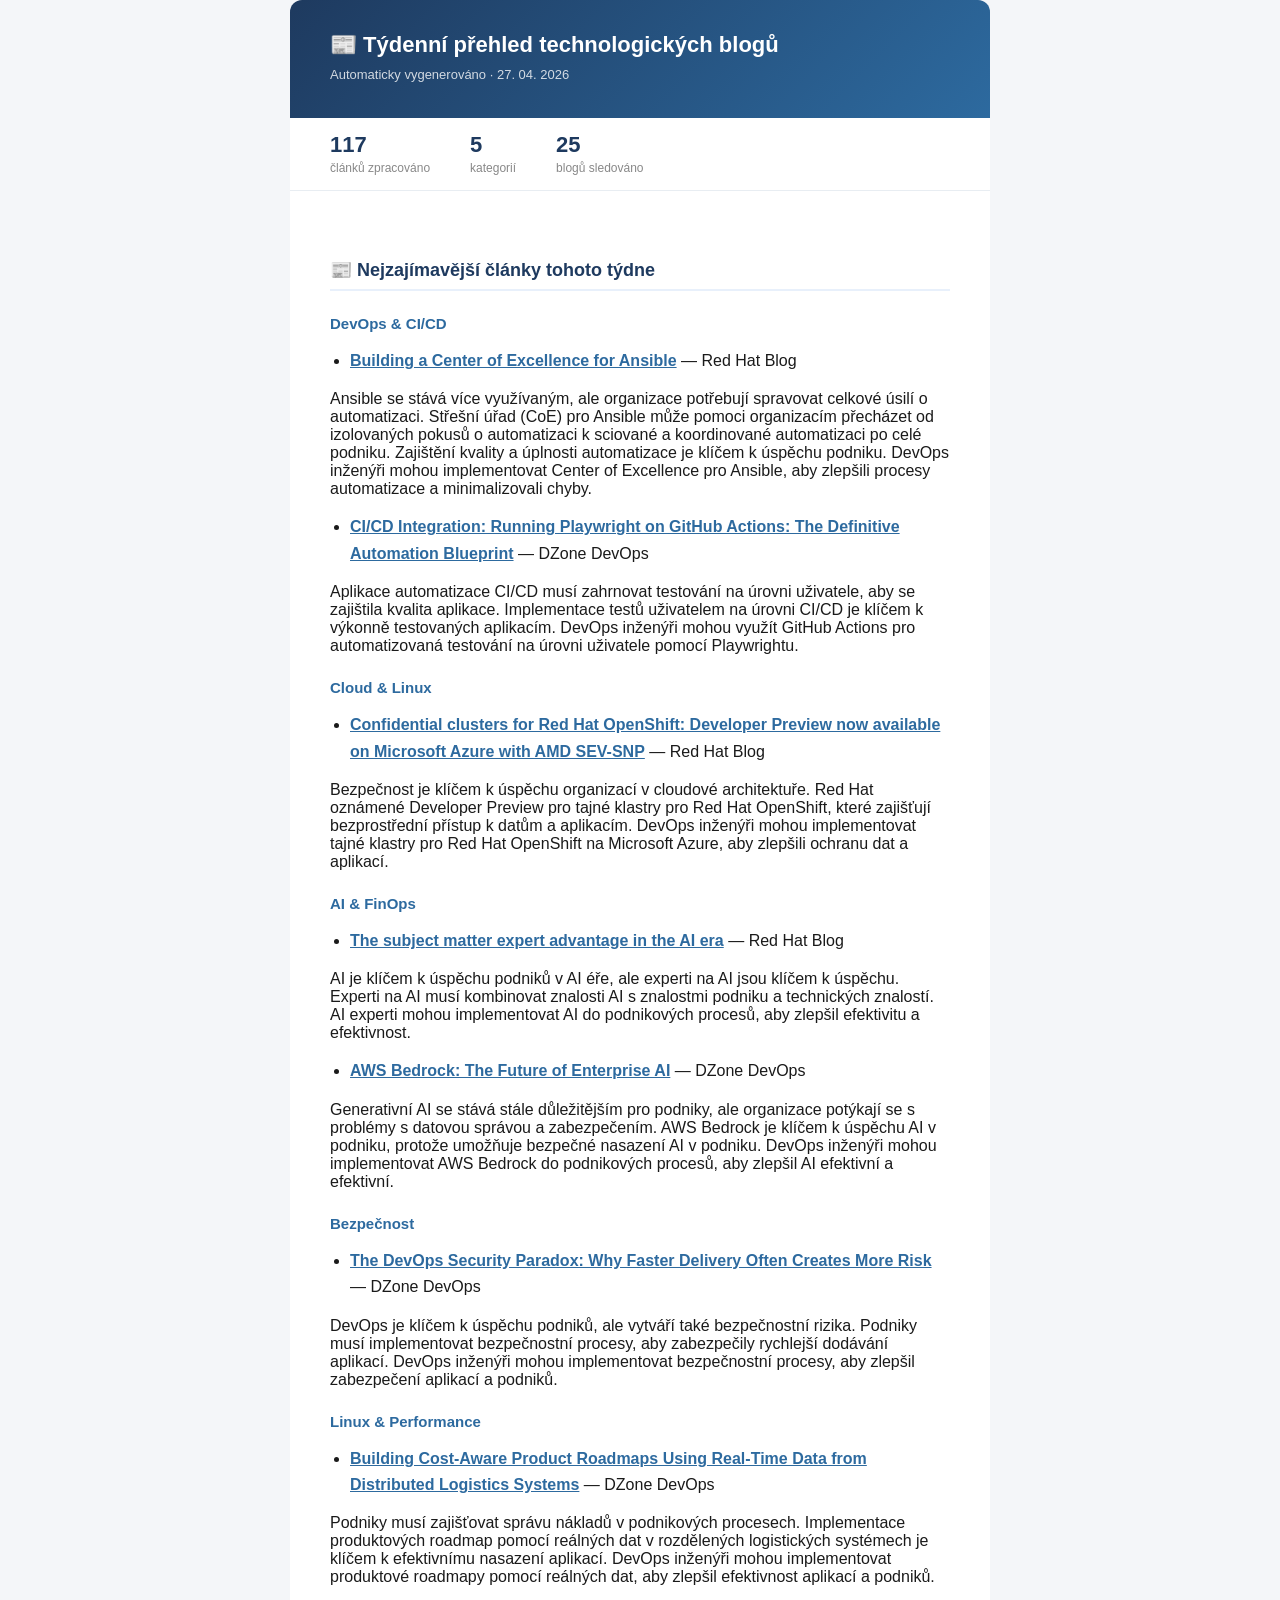
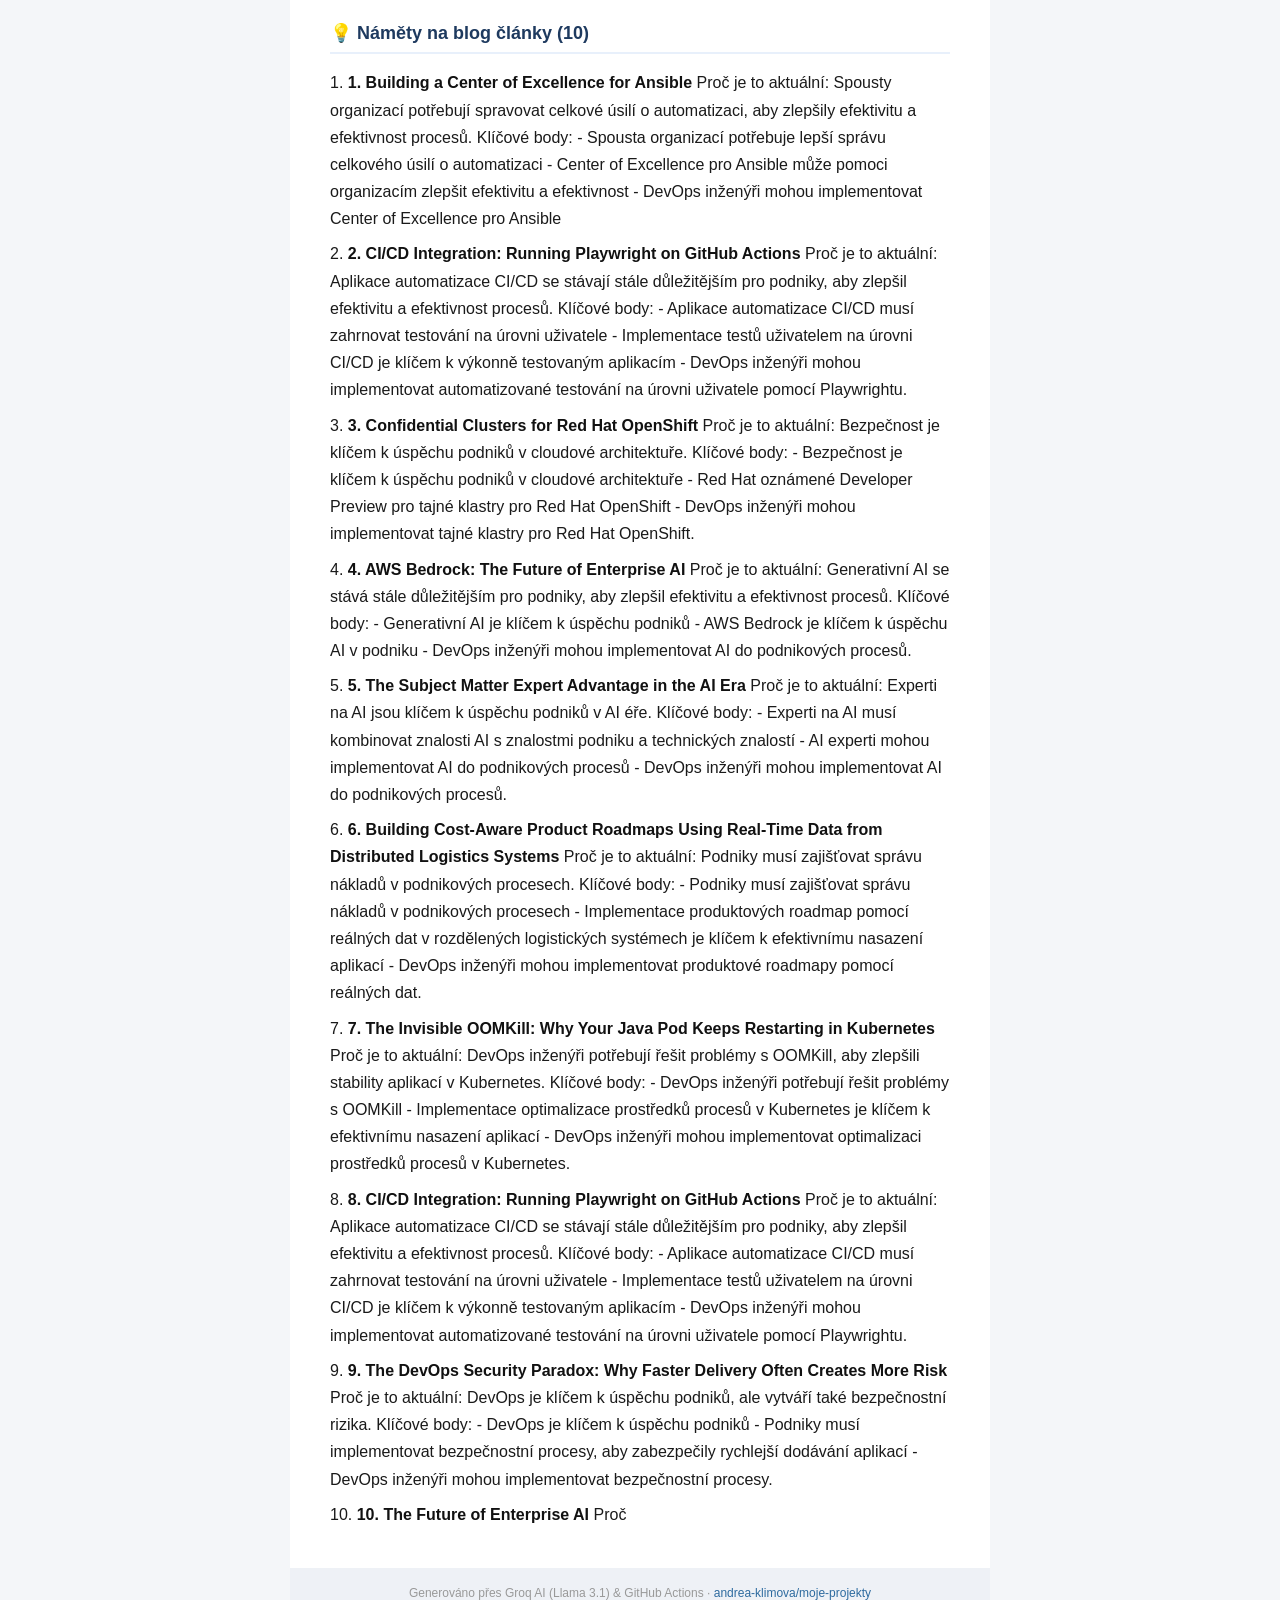
==== commit 973a8ddd: "Aktualizace historie a náhledu 27. 04. 2026 [skip ci]" ====
--- a/blog-citecka/last-email.html
+++ b/blog-citecka/last-email.html
@@ -41,68 +41,69 @@
 <body>
   <div class="header">
     <h1>📰 Týdenní přehled technologických blogů</h1>
-    <p>Automaticky vygenerováno · 20. 04. 2026</p>
+    <p>Automaticky vygenerováno · 27. 04. 2026</p>
   </div>
   <div class="stats">
-    <div class="stat"><strong>107</strong><span>článků zpracováno</span></div>
+    <div class="stat"><strong>117</strong><span>článků zpracováno</span></div>
     <div class="stat"><strong>5</strong><span>kategorií</span></div>
     <div class="stat"><strong>25</strong><span>blogů sledováno</span></div>
   </div>
   <div class="content">
-    <p><h2>📰 Nejzajímavější články tohoto týdne</h2></p><p><h3>🔧 DevOps & CI/CD</h3></p><p><ul>
-  <li><strong><a href="https://feeds.dzone.com/link/23568/17318939/devops-ci-cd-java-microservices-angular-ui">Faster Releases With DevOps: Java Microservices and Angular UI in CI/CD</a></strong>  — DZone DevOps — Použijte Jenkins k detekci změn v zdrojovém kódu a spustěte plynulou automatizaci celého procesu vývoje, testování a nasazení pro Java-based mikroslužby a Angular frontend.</li>
-  <li><strong><a href="https://feeds.dzone.com/link/23568/17319624/runtime-finops-making-cloud-cost-observable">Runtime FinOps: Making Cloud Cost Observable</a></strong>  — DZone DevOps — Připojte své cloudové náklady k procesům DevOps a použijte Runtime FinOps pro lepší přehled a kontrolu nákladů.</li>
-  <li><strong><a href="https://feeds.dzone.com/link/23568/17319589/ai-driven-devops-for-saas-reactive-to-predictive">AI-Driven DevOps for SaaS: From Reactive to Predictive Pipelines</a></strong>  — DZone DevOps — Použijte AI pro zefektivnění procesů DevOps v SaaS, abyste mohli rychleji a efektivněji dodávat nové funkce bez zahlcení uživatelů.</li>
-</ul></p><p><h3>💻 Cloud & Linux</h3></p><p><ul>
-  <li><strong><a href="https://www.redhat.com/en/blog/taming-costs-cloud-environments-rating-openstack-cloudkitty">Taming costs in cloud environments: Rating in OpenStack with CloudKitty</a></strong>  — Red Hat Blog — Použijte CloudKitty pro lepší přehled a kontrolu nákladů v OpenStack.</li>
-  <li><strong><a href="https://feeds.dzone.com/link/23568/17320272/sbom-embedding-compliance-into-sdlc">SBOM in Practice: Embedding Compliance Into the Software Delivery Lifecycle</a></strong>  — DZone DevOps — Použijte Software Bill of Materials (SBOM) pro zlepšení kompatibility a zajištění regulérního zapojení.</li>
-</ul></p><p><h3>🔒 Bezekost a zabezpečení</h3></p><p><ul>
-  <li><strong><a href="https://www.redhat.com/en/blog/mcp-security-containerization-and-red-hat-openshift-integration">MCP security: Containerization and Red Hat OpenShift integration</a></strong>  — Red Hat Blog — Použijte Red Hat OpenShift pro lepší zabezpečení a integraci s containerizací.</li>
-  <li><strong><a href="https://feeds.dzone.com/link/23568/17319624/runtime-finops-making-cloud-cost-observable">Runtime FinOps: Making Cloud Cost Observable</a></strong>  — DZone DevOps — Použijte Runtime FinOps pro lepší přehled a kontrolu nákladů v cloudovém prostředku.</li>
-</ul></p><p><h3>🤖 AI, Machine Learning, a Predictivni</h3></p><p><ul>
-  <li><strong><a href="https://www.redhat.com/en/blog/ai-optimization-7-powerful-techniques-you-can-use-today">AI optimization: 7 powerful techniques you can use today!</a></strong>  — Red Hat Blog — Použijte 7 účinných technik AI pro lepší optimalizaci vašich systémů.</li>
-  <li><strong><a href="https://feeds.dzone.com/link/23568/17319589/ai-driven-devops-for-saas-reactive-to-predictive">AI-Driven DevOps for SaaS: From Reactive to Predictive Pipelines</a></strong>  — DZone DevOps — Použijte AI pro zefektivnění procesů DevOps v SaaS, abyste mohli rychleji a efektivněji dodávat nové funkce bez zahlcení uživatelů.</li>
-</ul></p><p><h3>💡 Náměty na blog články (10 námětů)</h3></p><p>1. <strong>Podíl DevOps na optimalizaci IT výdajů v podnikovém světě</strong></p><p>Proč je to aktuální: S klesajícími výdaji na IT, podniky musí hledat způsoby, jak udržet efektivní procesy a současně zlepšit kvalitu služeb pro uživatele.
-Klíčové body:
-* Použití DevOps pro zlepšení procesů vývoje a nasazování.
-* Optimalizace IT výdajů.
-* Zlepšení kvality služeb pro uživatele.</p><p>2. <strong>Užití DevOps pro zefektivnění procesů ve SaaS</strong></p><p>Proč je to aktuální: Fungující DevOps může pomoci společnostem poskytujícím služby SaaS zefektivnit své procesy a lépe přizpůsobit požadavkům uživatelů.
-Klíčové body:
-* Použití DevOps pro zlepšení procesů vývoje a nasazování.
-* Optimalizace procesů ve SaaS.
-* Zlepšení kvality služeb pro uživatele.</p><p>3. <strong>Průběh vývoje a integrace aplikací s AI v podnikovém světě</strong></p><p>Proč je to aktuální: S rostoucími výdaji na AI a Machine Learning, podniky musí hledat způsoby, jak účinně začlenit nové technologie do svých systémů.
-Klíčové body:
-* Použití AI pro zlepšení kvality služeb pro uživatele.
-* Zlepšení procesů vývoje a integrace aplikací s AI.
-* Optimalizace IT výdajů.</p><p>4. <strong>Užití DevOps pro zlepšení kvality služeb pro uživatele</strong></p><p>Proč je to aktuální: Kvalita služeb pro uživatele je velmi důležité pro podniky a použití DevOps může pomoci zlepšit jejich kvalitu.
-Klíčové body:
-* Použití DevOps pro zlepšení procesů vývoje a nasazování.
-* Optimalizace kvality služeb pro uživatele.
-* Zlepšení uživatelského zážitku.</p><p>5. <strong>Podíl AI na procesech vývoje a nasazování v podnikovém světě</strong></p><p>Proč je to aktuální: S rostoucími výdaji na AI a Machine Learning, podniky musí hledat způsoby, jak účinně začlenit nové technologie do svých systémů.
-Klíčové body:
-* Použití AI pro zlepšení procesů vývoje a nasazování.
-* Zlepšení kvality služeb pro uživatele.
-* Optimalizace IT výdajů.</p><p>6. <strong>Průběh vývoje a integrace aplikačních služeb v podnikovém světě</strong></p><p>Proč je to aktuální: Fungující procesy vývoje a integrace aplikačních služeb jsou klíčem ke kvalitativtě službám pro uživatele.
-Klíčové body:
-* Použití DevOps pro zlepšení procesů vývoje a nasazování.
-* Optimalizace procesů vývoje a integrace aplikačních služeb.
-* Zlepšení kvality služeb pro uživatele.</p><p>7. <strong>Užití DevOps pro zlepšení kvality služeb pro uživatele v podnikovém světě</strong></p><p>Proč je to aktuální: Kvalita služeb pro uživatele je velmi důležité pro podniky a použití DevOps může pomoci zlepšit jejich kvalitu.
-Klíčové body:
-* Použití DevOps pro zlepšení procesů vývoje a nasazování.
-* Optimalizace kvality služeb pro uživatele.
-* Zlepšení uživatelského zážitku.</p><p>8. <strong>Průběh vývoje a integrace služeb AI v podnikovém světě</strong></p><p>Proč je to aktuální: S rostoucími výdaji na AI a Machine Learning, podniky musí hledat způsoby, jak účinně začlenit nové technologie do svých systémů.
-Klíčové body:
-* Použití AI pro zlepšení procesů vývoje a nasazování.
-* Zlepšení kvality služeb pro uživatele.
-* Optimalizace IT výdajů.</p><p>9. <strong>Podíl DevOps na procesech vývoje a integrace aplikačních služeb</strong></p><p>Proč je to aktuální: Fungující procesy vývoje a integrace aplikačních služeb jsou klíčem ke kvalitativtě službám pro uživatele.
-Klíčové body:
-* Použití DevOps pro zlepšení procesů vývoje a nasazování.
-* Optimalizace procesů vývoje a integrace aplikačních služeb.
-* Zlepšení kvality služeb pro uživatele.</p><p>10. <strong>Užití DevOps pro zlepšení kvality služeb AI v podnikovém světě</strong></p><p>Proč je to aktuální: Kvalita servisů AI má zásadní vliv na kvalitu služeb pro uživatele.
-Klíčové body:
-* Použití DevOps pro zlepšení procesů vývoje a nasazování.
-* Optimalizace kvality služeb AI.
-* Zlepšení uživatelského zážitku.</p>
+    <p><h2>📰 Nejzajímavější články tohoto týdne</h2></p><p><h3>DevOps & CI/CD</h3></p><p><ul>
+  <li><strong><a href="https://www.redhat.com/en/blog/building-center-excellence-ansible">Building a Center of Excellence for Ansible</a></strong> — Red Hat Blog</li>
+</ul>
+ Ansible se stává více využívaným, ale organizace potřebují spravovat celkové úsilí o automatizaci. Střešní úřad (CoE) pro Ansible může pomoci organizacím přecházet od izolovaných pokusů o automatizaci k sciované a koordinované automatizaci po celé podniku.
+ Zajištění kvality a úplnosti automatizace je klíčem k úspěchu podniku.
+ DevOps inženýři mohou implementovat Center of Excellence pro Ansible, aby zlepšili procesy automatizace a minimalizovali chyby.</p><p><ul>
+  <li><strong><a href="https://feeds.dzone.com/link/23568/17324200/cicd-integration-running-playwright-on-github">CI/CD Integration: Running Playwright on GitHub Actions: The Definitive Automation Blueprint</a></strong> — DZone DevOps</li>
+</ul>
+ Aplikace automatizace CI/CD musí zahrnovat testování na úrovni uživatele, aby se zajištila kvalita aplikace.
+ Implementace testů uživatelem na úrovni CI/CD je klíčem k výkonně testovaných aplikacím.
+ DevOps inženýři mohou využít GitHub Actions pro automatizovaná testování na úrovni uživatele pomocí Playwrightu.</p><p><h3>Cloud & Linux</h3></p><p><ul>
+  <li><strong><a href="https://www.redhat.com/en/blog/confidential-clusters-red-hat-openshift-developer-preview-now-available-microsoft-azure-amd-sev-snp">Confidential clusters for Red Hat OpenShift: Developer Preview now available on Microsoft Azure with AMD SEV-SNP</a></strong> — Red Hat Blog</li>
+</ul>
+ Bezpečnost je klíčem k úspěchu organizací v cloudové architektuře.
+ Red Hat oznámené Developer Preview pro tajné klastry pro Red Hat OpenShift, které zajišťují bezprostřední přístup k datům a aplikacím.
+ DevOps inženýři mohou implementovat tajné klastry pro Red Hat OpenShift na Microsoft Azure, aby zlepšili ochranu dat a aplikací.</p><p><h3>AI & FinOps</h3></p><p><ul>
+  <li><strong><a href="https://www.redhat.com/en/blog/subject-matter-expert-advantage-ai-era">The subject matter expert advantage in the AI era</a></strong> — Red Hat Blog</li>
+</ul>
+ AI je klíčem k úspěchu podniků v AI éře, ale experti na AI jsou klíčem k úspěchu.
+ Experti na AI musí kombinovat znalosti AI s znalostmi podniku a technických znalostí.
+ AI experti mohou implementovat AI do podnikových procesů, aby zlepšil efektivitu a efektivnost.</p><p><ul>
+  <li><strong><a href="https://feeds.dzone.com/link/23568/17323164/aws-bedrock-the-future-of-enterprise-ai">AWS Bedrock: The Future of Enterprise AI</a></strong> — DZone DevOps</li>
+</ul>
+ Generativní AI se stává stále důležitějším pro podniky, ale organizace potýkají se s problémy s datovou správou a zabezpečením.
+ AWS Bedrock je klíčem k úspěchu AI v podniku, protože umožňuje bezpečné nasazení AI v podniku.
+ DevOps inženýři mohou implementovat AWS Bedrock do podnikových procesů, aby zlepšil AI efektivní a efektivní.</p><p><h3>Bezpečnost</h3></p><p><ul>
+  <li><strong><a href="https://feeds.dzone.com/link/23568/17323063/devops-security-paradox-why-faster-delivery">The DevOps Security Paradox: Why Faster Delivery Often Creates More Risk</a></strong> — DZone DevOps</li>
+</ul>
+ DevOps je klíčem k úspěchu podniků, ale vytváří také bezpečnostní rizika.
+ Podniky musí implementovat bezpečnostní procesy, aby zabezpečily rychlejší dodávání aplikací.
+ DevOps inženýři mohou implementovat bezpečnostní procesy, aby zlepšil zabezpečení aplikací a podniků.</p><p><h3>Linux & Performance</h3></p><p><ul>
+  <li><strong><a href="https://feeds.dzone.com/link/23568/17323032/building-cost-aware-product-roadmaps">Building Cost-Aware Product Roadmaps Using Real-Time Data from Distributed Logistics Systems</a></strong> — DZone DevOps</li>
+</ul>
+ Podniky musí zajišťovat správu nákladů v podnikových procesech.
+ Implementace produktových roadmap pomocí reálných dat v rozdělených logistických systémech je klíčem k efektivnímu nasazení aplikací.
+ DevOps inženýři mohou implementovat produktové roadmapy pomocí reálných dat, aby zlepšil efektivnost aplikací a podniků.</p><p><h2>💡 Náměty na blog články (10)</h2></p><p>1. <strong>1. Building a Center of Excellence for Ansible</strong>
+Proč je to aktuální: Spousty organizací potřebují spravovat celkové úsilí o automatizaci, aby zlepšily efektivitu a efektivnost procesů.
+Klíčové body: - Spousta organizací potřebuje lepší správu celkového úsilí o automatizaci - Center of Excellence pro Ansible může pomoci organizacím zlepšit efektivitu a efektivnost - DevOps inženýři mohou implementovat Center of Excellence pro Ansible</p><p>2. <strong>2. CI/CD Integration: Running Playwright on GitHub Actions</strong>
+Proč je to aktuální: Aplikace automatizace CI/CD se stávají stále důležitějším pro podniky, aby zlepšil efektivitu a efektivnost procesů.
+Klíčové body: - Aplikace automatizace CI/CD musí zahrnovat testování na úrovni uživatele - Implementace testů uživatelem na úrovni CI/CD je klíčem k výkonně testovaným aplikacím - DevOps inženýři mohou implementovat automatizované testování na úrovni uživatele pomocí Playwrightu.</p><p>3. <strong>3. Confidential Clusters for Red Hat OpenShift</strong>
+Proč je to aktuální: Bezpečnost je klíčem k úspěchu podniků v cloudové architektuře.
+Klíčové body: - Bezpečnost je klíčem k úspěchu podniků v cloudové architektuře - Red Hat oznámené Developer Preview pro tajné klastry pro Red Hat OpenShift - DevOps inženýři mohou implementovat tajné klastry pro Red Hat OpenShift.</p><p>4. <strong>4. AWS Bedrock: The Future of Enterprise AI</strong>
+Proč je to aktuální: Generativní AI se stává stále důležitějším pro podniky, aby zlepšil efektivitu a efektivnost procesů.
+Klíčové body: - Generativní AI je klíčem k úspěchu podniků - AWS Bedrock je klíčem k úspěchu AI v podniku - DevOps inženýři mohou implementovat AI do podnikových procesů.</p><p>5. <strong>5. The Subject Matter Expert Advantage in the AI Era</strong>
+Proč je to aktuální: Experti na AI jsou klíčem k úspěchu podniků v AI éře.
+Klíčové body: - Experti na AI musí kombinovat znalosti AI s znalostmi podniku a technických znalostí - AI experti mohou implementovat AI do podnikových procesů - DevOps inženýři mohou implementovat AI do podnikových procesů.</p><p>6. <strong>6. Building Cost-Aware Product Roadmaps Using Real-Time Data from Distributed Logistics Systems</strong>
+Proč je to aktuální: Podniky musí zajišťovat správu nákladů v podnikových procesech.
+Klíčové body: - Podniky musí zajišťovat správu nákladů v podnikových procesech - Implementace produktových roadmap pomocí reálných dat v rozdělených logistických systémech je klíčem k efektivnímu nasazení aplikací - DevOps inženýři mohou implementovat produktové roadmapy pomocí reálných dat.</p><p>7. <strong>7. The Invisible OOMKill: Why Your Java Pod Keeps Restarting in Kubernetes</strong>
+Proč je to aktuální: DevOps inženýři potřebují řešit problémy s OOMKill, aby zlepšili stability aplikací v Kubernetes.
+Klíčové body: - DevOps inženýři potřebují řešit problémy s OOMKill - Implementace optimalizace prostředků procesů v Kubernetes je klíčem k efektivnímu nasazení aplikací - DevOps inženýři mohou implementovat optimalizaci prostředků procesů v Kubernetes.</p><p>8. <strong>8. CI/CD Integration: Running Playwright on GitHub Actions</strong>
+Proč je to aktuální: Aplikace automatizace CI/CD se stávají stále důležitějším pro podniky, aby zlepšil efektivitu a efektivnost procesů.
+Klíčové body: - Aplikace automatizace CI/CD musí zahrnovat testování na úrovni uživatele - Implementace testů uživatelem na úrovni CI/CD je klíčem k výkonně testovaným aplikacím - DevOps inženýři mohou implementovat automatizované testování na úrovni uživatele pomocí Playwrightu.</p><p>9. <strong>9. The DevOps Security Paradox: Why Faster Delivery Often Creates More Risk</strong>
+Proč je to aktuální: DevOps je klíčem k úspěchu podniků, ale vytváří také bezpečnostní rizika.
+Klíčové body: - DevOps je klíčem k úspěchu podniků - Podniky musí implementovat bezpečnostní procesy, aby zabezpečily rychlejší dodávání aplikací - DevOps inženýři mohou implementovat bezpečnostní procesy.</p><p>10. <strong>10. The Future of Enterprise AI</strong>
+Proč</p>
   </div>
   <div class="footer">
     Generováno přes Groq AI (Llama 3.1) &amp; GitHub Actions ·
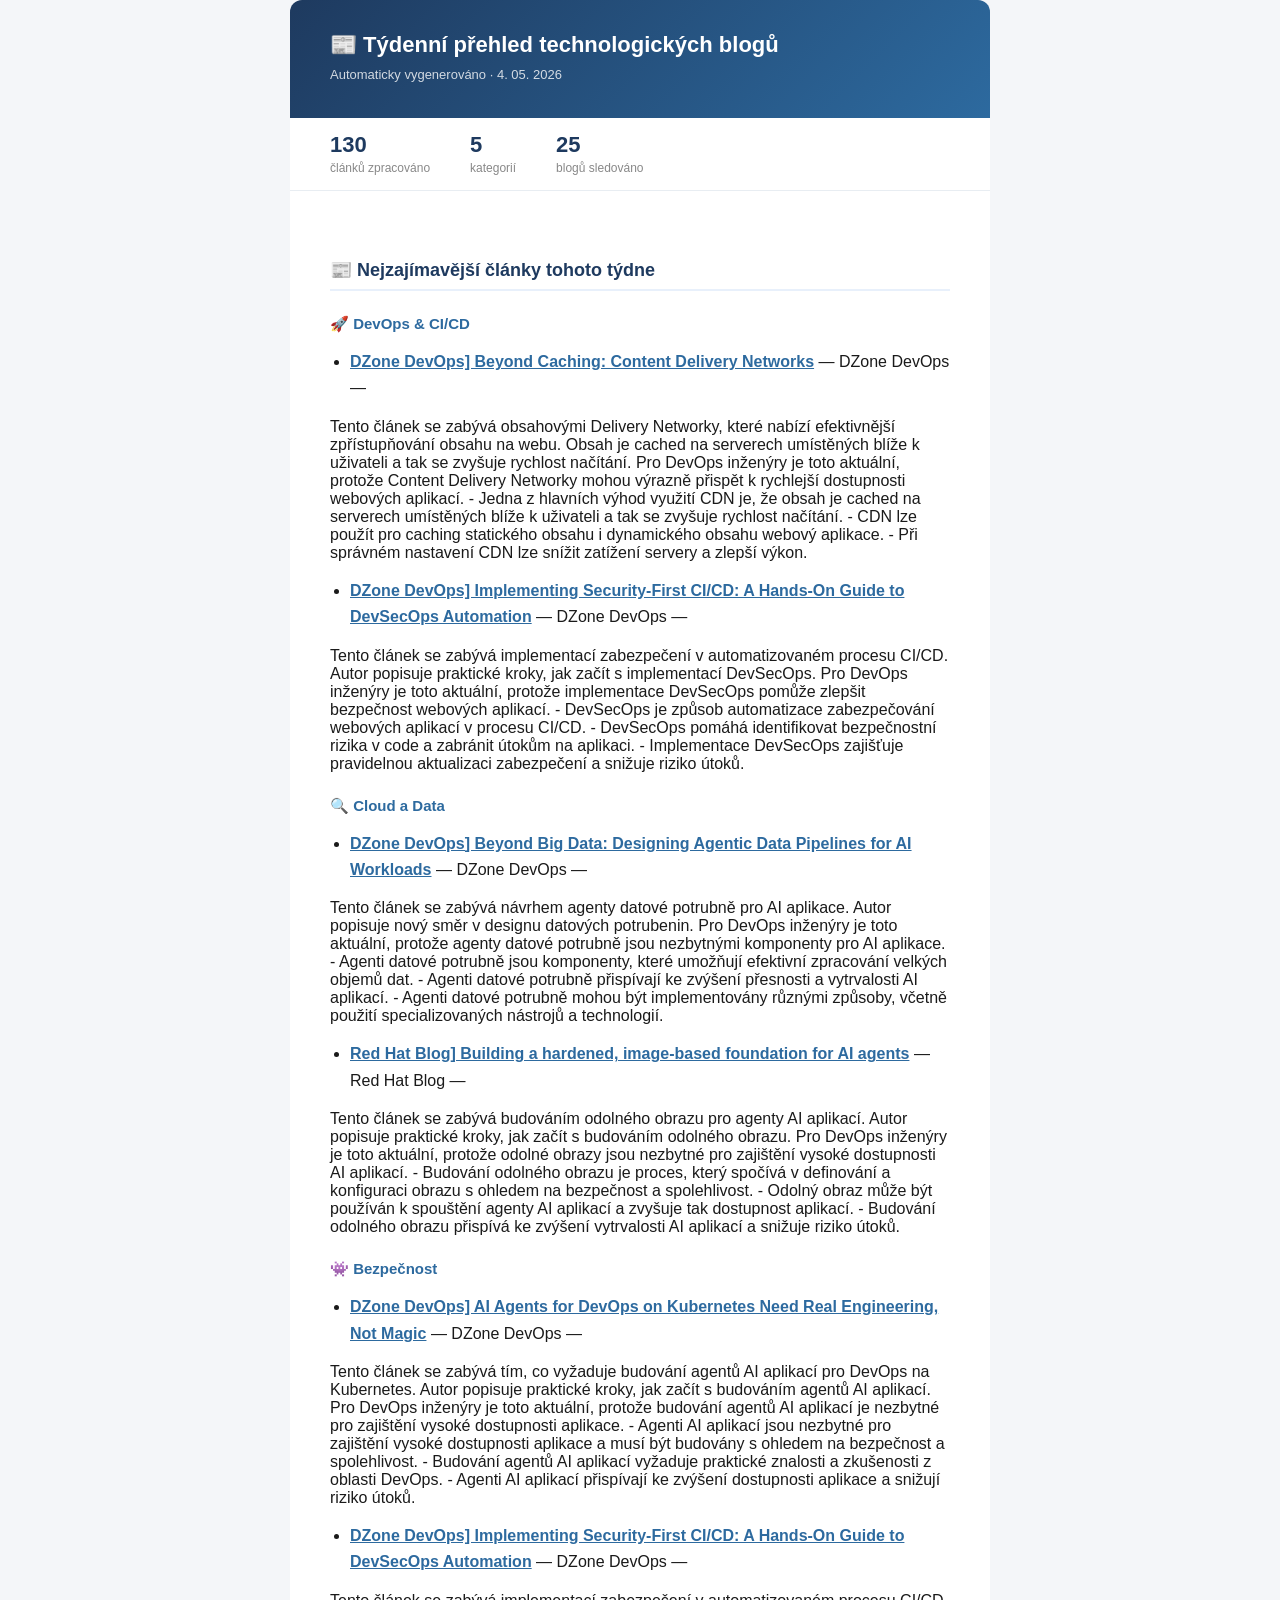
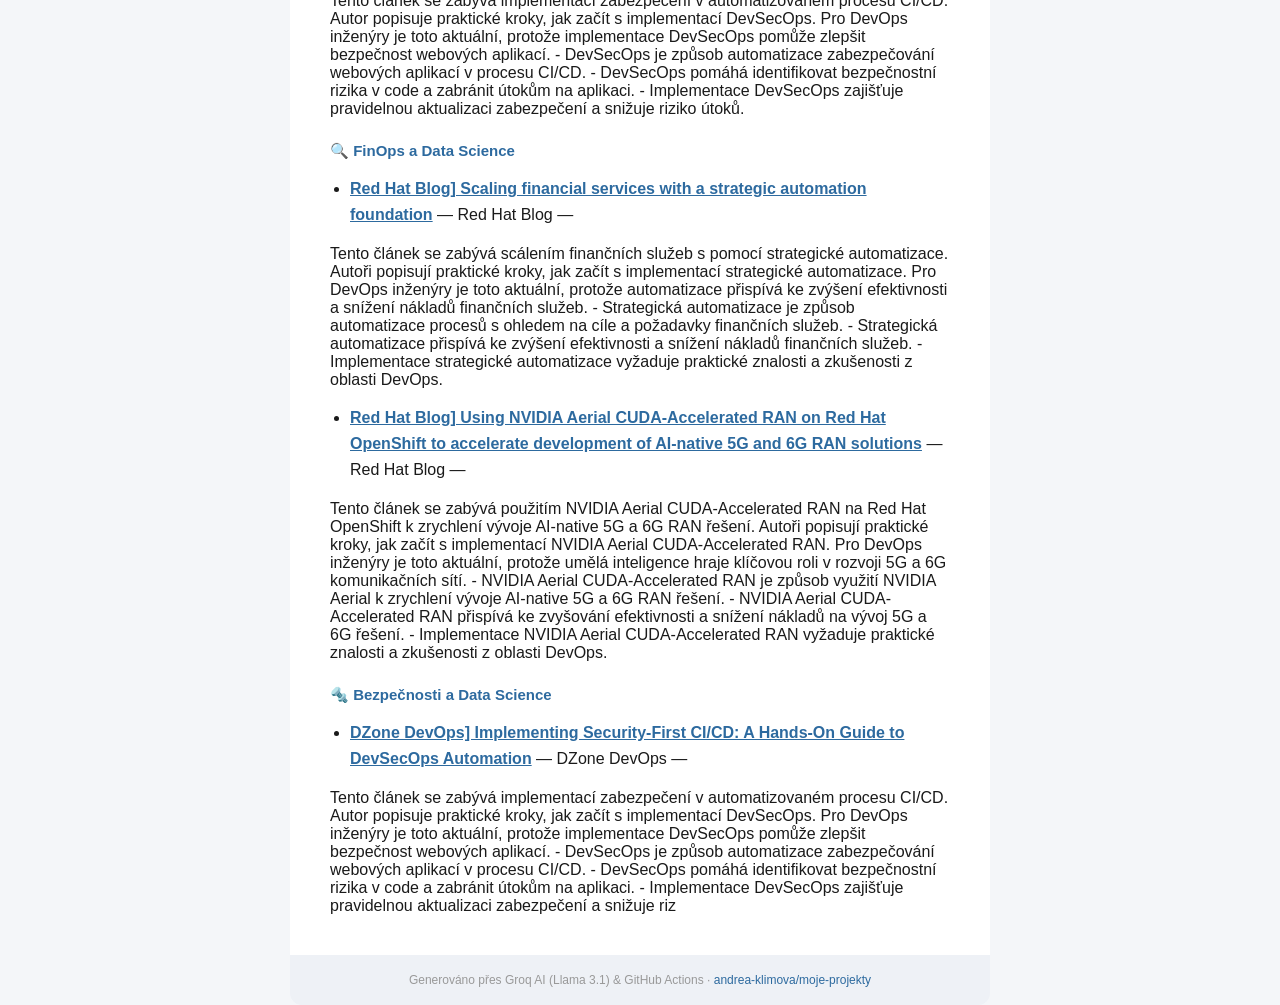
==== commit fca2556e: "Aktualizace historie a náhledu 04. 05. 2026 [skip ci]" ====
--- a/blog-citecka/last-email.html
+++ b/blog-citecka/last-email.html
@@ -41,69 +41,78 @@
 <body>
   <div class="header">
     <h1>📰 Týdenní přehled technologických blogů</h1>
-    <p>Automaticky vygenerováno · 27. 04. 2026</p>
+    <p>Automaticky vygenerováno · 4. 05. 2026</p>
   </div>
   <div class="stats">
-    <div class="stat"><strong>117</strong><span>článků zpracováno</span></div>
+    <div class="stat"><strong>130</strong><span>článků zpracováno</span></div>
     <div class="stat"><strong>5</strong><span>kategorií</span></div>
     <div class="stat"><strong>25</strong><span>blogů sledováno</span></div>
   </div>
   <div class="content">
-    <p><h2>📰 Nejzajímavější články tohoto týdne</h2></p><p><h3>DevOps & CI/CD</h3></p><p><ul>
-  <li><strong><a href="https://www.redhat.com/en/blog/building-center-excellence-ansible">Building a Center of Excellence for Ansible</a></strong> — Red Hat Blog</li>
+    <p><h2>📰 Nejzajímavější články tohoto týdne</h2></p><p><h3>🚀 DevOps & CI/CD</h3></p><p><ul>
+  <li><strong><a href="https://feeds.dzone.com/link/23568/17326429/beyond-caching-content-delivery-networks">DZone DevOps] Beyond Caching: Content Delivery Networks</a></strong> — DZone DevOps — </li>
 </ul>
- Ansible se stává více využívaným, ale organizace potřebují spravovat celkové úsilí o automatizaci. Střešní úřad (CoE) pro Ansible může pomoci organizacím přecházet od izolovaných pokusů o automatizaci k sciované a koordinované automatizaci po celé podniku.
- Zajištění kvality a úplnosti automatizace je klíčem k úspěchu podniku.
- DevOps inženýři mohou implementovat Center of Excellence pro Ansible, aby zlepšili procesy automatizace a minimalizovali chyby.</p><p><ul>
-  <li><strong><a href="https://feeds.dzone.com/link/23568/17324200/cicd-integration-running-playwright-on-github">CI/CD Integration: Running Playwright on GitHub Actions: The Definitive Automation Blueprint</a></strong> — DZone DevOps</li>
+  Tento článek se zabývá obsahovými Delivery Networky, které nabízí efektivnější zpřístupňování obsahu na webu. Obsah je cached na serverech umístěných blíže k uživateli a tak se zvyšuje rychlost načítání. 
+  Pro DevOps inženýry je toto aktuální, protože Content Delivery Networky mohou výrazně přispět k rychlejší dostupnosti webových aplikací.
+  - Jedna z hlavních výhod využití CDN je, že obsah je cached na serverech umístěných blíže k uživateli a tak se zvyšuje rychlost načítání.
+  - CDN lze použít pro caching statického obsahu i dynamického obsahu webový aplikace.
+  - Při správném nastavení CDN lze snížit zatížení servery a zlepší výkon.</p><p><ul>
+  <li><strong><a href="https://feeds.dzone.com/link/23568/17327142/implementing-security-first-cicd">DZone DevOps] Implementing Security-First CI/CD: A Hands-On Guide to DevSecOps Automation</a></strong> — DZone DevOps —</li>
 </ul>
- Aplikace automatizace CI/CD musí zahrnovat testování na úrovni uživatele, aby se zajištila kvalita aplikace.
- Implementace testů uživatelem na úrovni CI/CD je klíčem k výkonně testovaných aplikacím.
- DevOps inženýři mohou využít GitHub Actions pro automatizovaná testování na úrovni uživatele pomocí Playwrightu.</p><p><h3>Cloud & Linux</h3></p><p><ul>
-  <li><strong><a href="https://www.redhat.com/en/blog/confidential-clusters-red-hat-openshift-developer-preview-now-available-microsoft-azure-amd-sev-snp">Confidential clusters for Red Hat OpenShift: Developer Preview now available on Microsoft Azure with AMD SEV-SNP</a></strong> — Red Hat Blog</li>
+  Tento článek se zabývá implementací zabezpečení v automatizovaném procesu CI/CD. Autor popisuje praktické kroky, jak začít s implementací DevSecOps.
+  Pro DevOps inženýry je toto aktuální, protože implementace DevSecOps pomůže zlepšit bezpečnost webových aplikací.
+  - DevSecOps je způsob automatizace zabezpečování webových aplikací v procesu CI/CD.
+  - DevSecOps pomáhá identifikovat bezpečnostní rizika v code a zabránit útokům na aplikaci.
+  - Implementace DevSecOps zajišťuje pravidelnou aktualizaci zabezpečení a snižuje riziko útoků.</p><p><h3>🔍 Cloud a Data</h3></p><p><ul>
+  <li><strong><a href="https://feeds.dzone.com/link/23568/17328039/beyond-big-data-designing-agentic-data-pipe">DZone DevOps] Beyond Big Data: Designing Agentic Data Pipelines for AI Workloads</a></strong> — DZone DevOps —</li>
 </ul>
- Bezpečnost je klíčem k úspěchu organizací v cloudové architektuře.
- Red Hat oznámené Developer Preview pro tajné klastry pro Red Hat OpenShift, které zajišťují bezprostřední přístup k datům a aplikacím.
- DevOps inženýři mohou implementovat tajné klastry pro Red Hat OpenShift na Microsoft Azure, aby zlepšili ochranu dat a aplikací.</p><p><h3>AI & FinOps</h3></p><p><ul>
-  <li><strong><a href="https://www.redhat.com/en/blog/subject-matter-expert-advantage-ai-era">The subject matter expert advantage in the AI era</a></strong> — Red Hat Blog</li>
+  Tento článek se zabývá návrhem agenty datové potrubně pro AI aplikace. Autor popisuje nový směr v designu datových potrubenin.
+  Pro DevOps inženýry je toto aktuální, protože agenty datové potrubně jsou nezbytnými komponenty pro AI aplikace.
+  - Agenti datové potrubně jsou komponenty, které umožňují efektivní zpracování velkých objemů dat.
+  - Agenti datové potrubně přispívají ke zvýšení přesnosti a vytrvalosti AI aplikací.
+  - Agenti datové potrubně mohou být implementovány různými způsoby, včetně použití specializovaných nástrojů a technologií.</p><p><ul>
+  <li><strong><a href="https://www.redhat.com/en/blog/building-hardened-image-based-foundation-ai-agents">Red Hat Blog] Building a hardened, image-based foundation for AI agents</a></strong> — Red Hat Blog —</li>
 </ul>
- AI je klíčem k úspěchu podniků v AI éře, ale experti na AI jsou klíčem k úspěchu.
- Experti na AI musí kombinovat znalosti AI s znalostmi podniku a technických znalostí.
- AI experti mohou implementovat AI do podnikových procesů, aby zlepšil efektivitu a efektivnost.</p><p><ul>
-  <li><strong><a href="https://feeds.dzone.com/link/23568/17323164/aws-bedrock-the-future-of-enterprise-ai">AWS Bedrock: The Future of Enterprise AI</a></strong> — DZone DevOps</li>
+  Tento článek se zabývá budováním odolného obrazu pro agenty AI aplikací. Autor popisuje praktické kroky, jak začít s budováním odolného obrazu.
+  Pro DevOps inženýry je toto aktuální, protože odolné obrazy jsou nezbytné pro zajištění vysoké dostupnosti AI aplikací.
+  - Budování odolného obrazu je proces, který spočívá v definování a konfiguraci obrazu s ohledem na bezpečnost a spolehlivost.
+  - Odolný obraz může být používán k spouštění agenty AI aplikací a zvyšuje tak dostupnost aplikací.
+  - Budování odolného obrazu přispívá ke zvýšení vytrvalosti AI aplikací a snižuje riziko útoků.</p><p><h3>👾 Bezpečnost</h3></p><p><ul>
+  <li><strong><a href="https://feeds.dzone.com/link/23568/17328696/ai-agents-devops-kubernetes-engineering">DZone DevOps] AI Agents for DevOps on Kubernetes Need Real Engineering, Not Magic</a></strong> — DZone DevOps —</li>
 </ul>
- Generativní AI se stává stále důležitějším pro podniky, ale organizace potýkají se s problémy s datovou správou a zabezpečením.
- AWS Bedrock je klíčem k úspěchu AI v podniku, protože umožňuje bezpečné nasazení AI v podniku.
- DevOps inženýři mohou implementovat AWS Bedrock do podnikových procesů, aby zlepšil AI efektivní a efektivní.</p><p><h3>Bezpečnost</h3></p><p><ul>
-  <li><strong><a href="https://feeds.dzone.com/link/23568/17323063/devops-security-paradox-why-faster-delivery">The DevOps Security Paradox: Why Faster Delivery Often Creates More Risk</a></strong> — DZone DevOps</li>
+  Tento článek se zabývá tím, co vyžaduje budování agentů AI aplikací pro DevOps na Kubernetes. Autor popisuje praktické kroky, jak začít s budováním agentů AI aplikací.
+  Pro DevOps inženýry je toto aktuální, protože budování agentů AI aplikací je nezbytné pro zajištění vysoké dostupnosti aplikace.
+  - Agenti AI aplikací jsou nezbytné pro zajištění vysoké dostupnosti aplikace a musí být budovány s ohledem na bezpečnost a spolehlivost.
+  - Budování agentů AI aplikací vyžaduje praktické znalosti a zkušenosti z oblasti DevOps.
+  - Agenti AI aplikací přispívají ke zvýšení dostupnosti aplikace a snižují riziko útoků.</p><p><ul>
+  <li><strong><a href="https://feeds.dzone.com/link/23568/17327142/implementing-security-first-cicd">DZone DevOps] Implementing Security-First CI/CD: A Hands-On Guide to DevSecOps Automation</a></strong> — DZone DevOps —</li>
 </ul>
- DevOps je klíčem k úspěchu podniků, ale vytváří také bezpečnostní rizika.
- Podniky musí implementovat bezpečnostní procesy, aby zabezpečily rychlejší dodávání aplikací.
- DevOps inženýři mohou implementovat bezpečnostní procesy, aby zlepšil zabezpečení aplikací a podniků.</p><p><h3>Linux & Performance</h3></p><p><ul>
-  <li><strong><a href="https://feeds.dzone.com/link/23568/17323032/building-cost-aware-product-roadmaps">Building Cost-Aware Product Roadmaps Using Real-Time Data from Distributed Logistics Systems</a></strong> — DZone DevOps</li>
+  Tento článek se zabývá implementací zabezpečení v automatizovaném procesu CI/CD. Autor popisuje praktické kroky, jak začít s implementací DevSecOps.
+  Pro DevOps inženýry je toto aktuální, protože implementace DevSecOps pomůže zlepšit bezpečnost webových aplikací.
+  - DevSecOps je způsob automatizace zabezpečování webových aplikací v procesu CI/CD.
+  - DevSecOps pomáhá identifikovat bezpečnostní rizika v code a zabránit útokům na aplikaci.
+  - Implementace DevSecOps zajišťuje pravidelnou aktualizaci zabezpečení a snižuje riziko útoků.</p><p><h3>🔍 FinOps a Data Science</h3></p><p><ul>
+  <li><strong><a href="https://www.redhat.com/en/blog/scaling-financial-services-strategic-automation-foundation">Red Hat Blog] Scaling financial services with a strategic automation foundation</a></strong> — Red Hat Blog —</li>
 </ul>
- Podniky musí zajišťovat správu nákladů v podnikových procesech.
- Implementace produktových roadmap pomocí reálných dat v rozdělených logistických systémech je klíčem k efektivnímu nasazení aplikací.
- DevOps inženýři mohou implementovat produktové roadmapy pomocí reálných dat, aby zlepšil efektivnost aplikací a podniků.</p><p><h2>💡 Náměty na blog články (10)</h2></p><p>1. <strong>1. Building a Center of Excellence for Ansible</strong>
-Proč je to aktuální: Spousty organizací potřebují spravovat celkové úsilí o automatizaci, aby zlepšily efektivitu a efektivnost procesů.
-Klíčové body: - Spousta organizací potřebuje lepší správu celkového úsilí o automatizaci - Center of Excellence pro Ansible může pomoci organizacím zlepšit efektivitu a efektivnost - DevOps inženýři mohou implementovat Center of Excellence pro Ansible</p><p>2. <strong>2. CI/CD Integration: Running Playwright on GitHub Actions</strong>
-Proč je to aktuální: Aplikace automatizace CI/CD se stávají stále důležitějším pro podniky, aby zlepšil efektivitu a efektivnost procesů.
-Klíčové body: - Aplikace automatizace CI/CD musí zahrnovat testování na úrovni uživatele - Implementace testů uživatelem na úrovni CI/CD je klíčem k výkonně testovaným aplikacím - DevOps inženýři mohou implementovat automatizované testování na úrovni uživatele pomocí Playwrightu.</p><p>3. <strong>3. Confidential Clusters for Red Hat OpenShift</strong>
-Proč je to aktuální: Bezpečnost je klíčem k úspěchu podniků v cloudové architektuře.
-Klíčové body: - Bezpečnost je klíčem k úspěchu podniků v cloudové architektuře - Red Hat oznámené Developer Preview pro tajné klastry pro Red Hat OpenShift - DevOps inženýři mohou implementovat tajné klastry pro Red Hat OpenShift.</p><p>4. <strong>4. AWS Bedrock: The Future of Enterprise AI</strong>
-Proč je to aktuální: Generativní AI se stává stále důležitějším pro podniky, aby zlepšil efektivitu a efektivnost procesů.
-Klíčové body: - Generativní AI je klíčem k úspěchu podniků - AWS Bedrock je klíčem k úspěchu AI v podniku - DevOps inženýři mohou implementovat AI do podnikových procesů.</p><p>5. <strong>5. The Subject Matter Expert Advantage in the AI Era</strong>
-Proč je to aktuální: Experti na AI jsou klíčem k úspěchu podniků v AI éře.
-Klíčové body: - Experti na AI musí kombinovat znalosti AI s znalostmi podniku a technických znalostí - AI experti mohou implementovat AI do podnikových procesů - DevOps inženýři mohou implementovat AI do podnikových procesů.</p><p>6. <strong>6. Building Cost-Aware Product Roadmaps Using Real-Time Data from Distributed Logistics Systems</strong>
-Proč je to aktuální: Podniky musí zajišťovat správu nákladů v podnikových procesech.
-Klíčové body: - Podniky musí zajišťovat správu nákladů v podnikových procesech - Implementace produktových roadmap pomocí reálných dat v rozdělených logistických systémech je klíčem k efektivnímu nasazení aplikací - DevOps inženýři mohou implementovat produktové roadmapy pomocí reálných dat.</p><p>7. <strong>7. The Invisible OOMKill: Why Your Java Pod Keeps Restarting in Kubernetes</strong>
-Proč je to aktuální: DevOps inženýři potřebují řešit problémy s OOMKill, aby zlepšili stability aplikací v Kubernetes.
-Klíčové body: - DevOps inženýři potřebují řešit problémy s OOMKill - Implementace optimalizace prostředků procesů v Kubernetes je klíčem k efektivnímu nasazení aplikací - DevOps inženýři mohou implementovat optimalizaci prostředků procesů v Kubernetes.</p><p>8. <strong>8. CI/CD Integration: Running Playwright on GitHub Actions</strong>
-Proč je to aktuální: Aplikace automatizace CI/CD se stávají stále důležitějším pro podniky, aby zlepšil efektivitu a efektivnost procesů.
-Klíčové body: - Aplikace automatizace CI/CD musí zahrnovat testování na úrovni uživatele - Implementace testů uživatelem na úrovni CI/CD je klíčem k výkonně testovaným aplikacím - DevOps inženýři mohou implementovat automatizované testování na úrovni uživatele pomocí Playwrightu.</p><p>9. <strong>9. The DevOps Security Paradox: Why Faster Delivery Often Creates More Risk</strong>
-Proč je to aktuální: DevOps je klíčem k úspěchu podniků, ale vytváří také bezpečnostní rizika.
-Klíčové body: - DevOps je klíčem k úspěchu podniků - Podniky musí implementovat bezpečnostní procesy, aby zabezpečily rychlejší dodávání aplikací - DevOps inženýři mohou implementovat bezpečnostní procesy.</p><p>10. <strong>10. The Future of Enterprise AI</strong>
-Proč</p>
+  Tento článek se zabývá scálením finančních služeb s pomocí strategické automatizace. Autoři popisují praktické kroky, jak začít s implementací strategické automatizace.
+  Pro DevOps inženýry je toto aktuální, protože automatizace přispívá ke zvýšení efektivnosti a snížení nákladů finančních služeb.
+  - Strategická automatizace je způsob automatizace procesů s ohledem na cíle a požadavky finančních služeb.
+  - Strategická automatizace přispívá ke zvýšení efektivnosti a snížení nákladů finančních služeb.
+  - Implementace strategické automatizace vyžaduje praktické znalosti a zkušenosti z oblasti DevOps.</p><p><ul>
+  <li><strong><a href="https://www.redhat.com/en/blog/using-nvidia-aerial-cuda-accelerated-ran-red-hat-openshift-accelerate-development-ai-native-5g-and-6g-ran-solutions">Red Hat Blog] Using NVIDIA Aerial CUDA-Accelerated RAN on Red Hat OpenShift to accelerate development of AI-native 5G and 6G RAN solutions</a></strong> — Red Hat Blog —</li>
+</ul>
+  Tento článek se zabývá použitím NVIDIA Aerial CUDA-Accelerated RAN na Red Hat OpenShift k zrychlení vývoje AI-native 5G a 6G RAN řešení. Autoři popisují praktické kroky, jak začít s implementací NVIDIA Aerial CUDA-Accelerated RAN.
+  Pro DevOps inženýry je toto aktuální, protože umělá inteligence hraje klíčovou roli v rozvoji 5G a 6G komunikačních sítí.
+  - NVIDIA Aerial CUDA-Accelerated RAN je způsob využití NVIDIA Aerial k zrychlení vývoje AI-native 5G a 6G RAN řešení.
+  - NVIDIA Aerial CUDA-Accelerated RAN přispívá ke zvyšování efektivnosti a snížení nákladů na vývoj 5G a 6G řešení.
+  - Implementace NVIDIA Aerial CUDA-Accelerated RAN vyžaduje praktické znalosti a zkušenosti z oblasti DevOps.</p><p><h3>🔩 Bezpečnosti a Data Science</h3></p><p><ul>
+  <li><strong><a href="https://feeds.dzone.com/link/23568/17327142/implementing-security-first-cicd">DZone DevOps] Implementing Security-First CI/CD: A Hands-On Guide to DevSecOps Automation</a></strong> — DZone DevOps —</li>
+</ul>
+  Tento článek se zabývá implementací zabezpečení v automatizovaném procesu CI/CD. Autor popisuje praktické kroky, jak začít s implementací DevSecOps.
+  Pro DevOps inženýry je toto aktuální, protože implementace DevSecOps pomůže zlepšit bezpečnost webových aplikací.
+  - DevSecOps je způsob automatizace zabezpečování webových aplikací v procesu CI/CD.
+  - DevSecOps pomáhá identifikovat bezpečnostní rizika v code a zabránit útokům na aplikaci.
+  - Implementace DevSecOps zajišťuje pravidelnou aktualizaci zabezpečení a snižuje riz</p>
   </div>
   <div class="footer">
     Generováno přes Groq AI (Llama 3.1) &amp; GitHub Actions ·
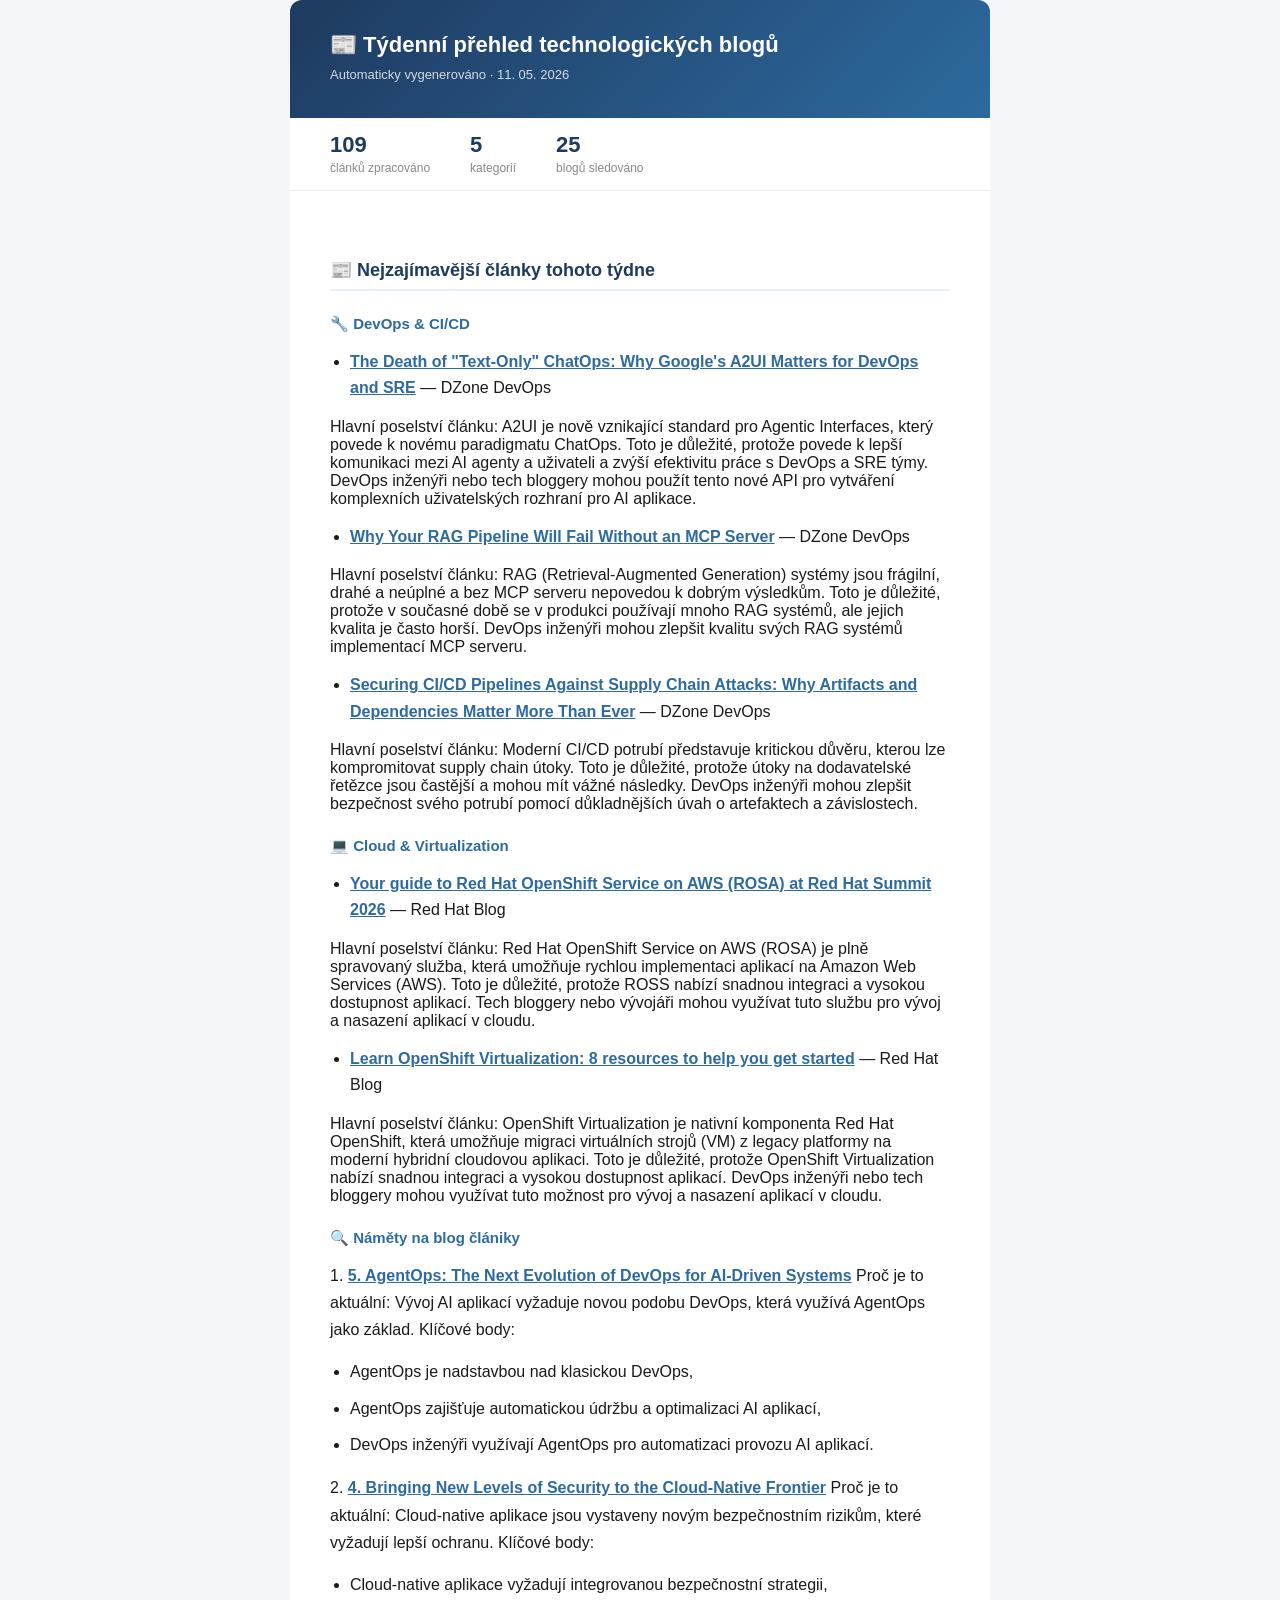
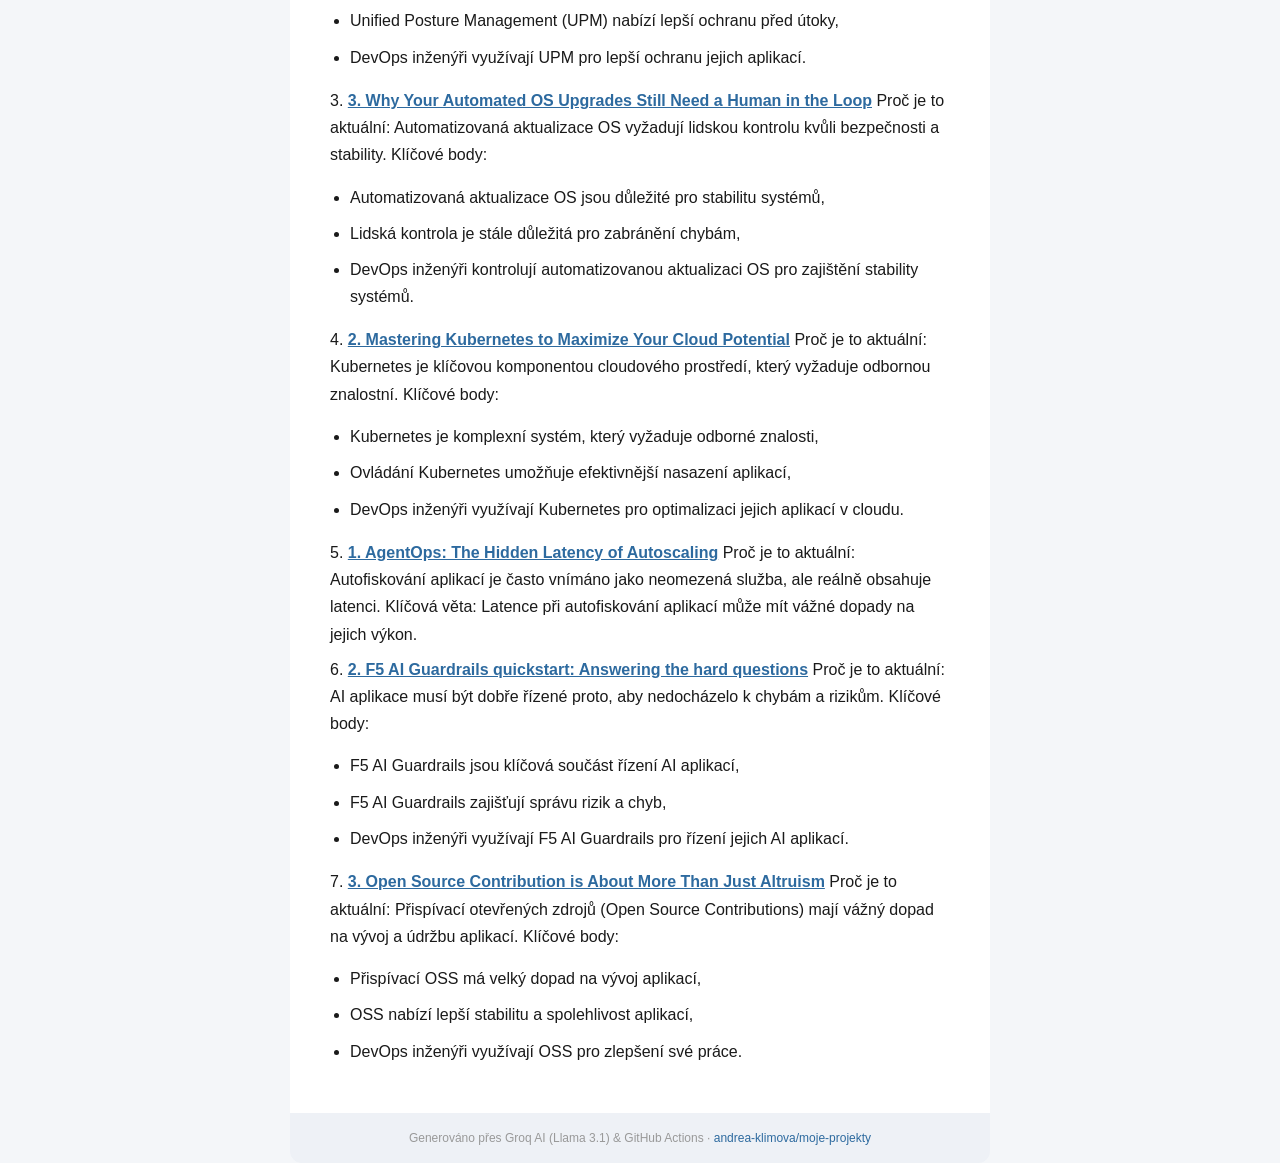
==== commit 3adc8701: "Aktualizace historie a náhledu 11. 05. 2026 [skip ci]" ====
--- a/blog-citecka/last-email.html
+++ b/blog-citecka/last-email.html
@@ -41,78 +41,87 @@
 <body>
   <div class="header">
     <h1>📰 Týdenní přehled technologických blogů</h1>
-    <p>Automaticky vygenerováno · 4. 05. 2026</p>
+    <p>Automaticky vygenerováno · 11. 05. 2026</p>
   </div>
   <div class="stats">
-    <div class="stat"><strong>130</strong><span>článků zpracováno</span></div>
+    <div class="stat"><strong>109</strong><span>článků zpracováno</span></div>
     <div class="stat"><strong>5</strong><span>kategorií</span></div>
     <div class="stat"><strong>25</strong><span>blogů sledováno</span></div>
   </div>
   <div class="content">
-    <p><h2>📰 Nejzajímavější články tohoto týdne</h2></p><p><h3>🚀 DevOps & CI/CD</h3></p><p><ul>
-  <li><strong><a href="https://feeds.dzone.com/link/23568/17326429/beyond-caching-content-delivery-networks">DZone DevOps] Beyond Caching: Content Delivery Networks</a></strong> — DZone DevOps — </li>
+    <p><h2>📰 Nejzajímavější články tohoto týdne</h2></p><p><h3>🔧 DevOps & CI/CD</h3></p><p><ul>
+  <li><strong><a href="https://feeds.dzone.com/link/23568/17336838/death-of-text-only-chatops-why-googles-a2ui">The Death of "Text-Only" ChatOps: Why Google's A2UI Matters for DevOps and SRE</a></strong> — DZone DevOps </li>
 </ul>
-  Tento článek se zabývá obsahovými Delivery Networky, které nabízí efektivnější zpřístupňování obsahu na webu. Obsah je cached na serverech umístěných blíže k uživateli a tak se zvyšuje rychlost načítání. 
-  Pro DevOps inženýry je toto aktuální, protože Content Delivery Networky mohou výrazně přispět k rychlejší dostupnosti webových aplikací.
-  - Jedna z hlavních výhod využití CDN je, že obsah je cached na serverech umístěných blíže k uživateli a tak se zvyšuje rychlost načítání.
-  - CDN lze použít pro caching statického obsahu i dynamického obsahu webový aplikace.
-  - Při správném nastavení CDN lze snížit zatížení servery a zlepší výkon.</p><p><ul>
-  <li><strong><a href="https://feeds.dzone.com/link/23568/17327142/implementing-security-first-cicd">DZone DevOps] Implementing Security-First CI/CD: A Hands-On Guide to DevSecOps Automation</a></strong> — DZone DevOps —</li>
+Hlavní poselství článku: A2UI je nově vznikající standard pro Agentic Interfaces, který povede k novému paradigmatu ChatOps. 
+Toto je důležité, protože povede k lepší komunikaci mezi AI agenty a uživateli a zvýší efektivitu práce s DevOps a SRE týmy.
+DevOps inženýři nebo tech bloggery mohou použít tento nové API pro vytváření komplexních uživatelských rozhraní pro AI aplikace.
+<ul>
+  <li><strong><a href="https://feeds.dzone.com/link/23568/17336416/why-your-rag-pipeline-will-fail-without-an-mcp">Why Your RAG Pipeline Will Fail Without an MCP Server</a></strong> — DZone DevOps </li>
 </ul>
-  Tento článek se zabývá implementací zabezpečení v automatizovaném procesu CI/CD. Autor popisuje praktické kroky, jak začít s implementací DevSecOps.
-  Pro DevOps inženýry je toto aktuální, protože implementace DevSecOps pomůže zlepšit bezpečnost webových aplikací.
-  - DevSecOps je způsob automatizace zabezpečování webových aplikací v procesu CI/CD.
-  - DevSecOps pomáhá identifikovat bezpečnostní rizika v code a zabránit útokům na aplikaci.
-  - Implementace DevSecOps zajišťuje pravidelnou aktualizaci zabezpečení a snižuje riziko útoků.</p><p><h3>🔍 Cloud a Data</h3></p><p><ul>
-  <li><strong><a href="https://feeds.dzone.com/link/23568/17328039/beyond-big-data-designing-agentic-data-pipe">DZone DevOps] Beyond Big Data: Designing Agentic Data Pipelines for AI Workloads</a></strong> — DZone DevOps —</li>
+Hlavní poselství článku: RAG (Retrieval-Augmented Generation) systémy jsou frágilní, drahé a neúplné a bez MCP serveru nepovedou k dobrým výsledkům.
+Toto je důležité, protože v současné době se v produkci používají mnoho RAG systémů, ale jejich kvalita je často horší.
+DevOps inženýři mohou zlepšit kvalitu svých RAG systémů implementací MCP serveru.
+<ul>
+  <li><strong><a href="https://feeds.dzone.com/link/23568/17336369/securing-cicd-pipelines-against-supply-chain-attac">Securing CI/CD Pipelines Against Supply Chain Attacks: Why Artifacts and Dependencies Matter More Than Ever</a></strong> — DZone DevOps </li>
 </ul>
-  Tento článek se zabývá návrhem agenty datové potrubně pro AI aplikace. Autor popisuje nový směr v designu datových potrubenin.
-  Pro DevOps inženýry je toto aktuální, protože agenty datové potrubně jsou nezbytnými komponenty pro AI aplikace.
-  - Agenti datové potrubně jsou komponenty, které umožňují efektivní zpracování velkých objemů dat.
-  - Agenti datové potrubně přispívají ke zvýšení přesnosti a vytrvalosti AI aplikací.
-  - Agenti datové potrubně mohou být implementovány různými způsoby, včetně použití specializovaných nástrojů a technologií.</p><p><ul>
-  <li><strong><a href="https://www.redhat.com/en/blog/building-hardened-image-based-foundation-ai-agents">Red Hat Blog] Building a hardened, image-based foundation for AI agents</a></strong> — Red Hat Blog —</li>
+Hlavní poselství článku: Moderní CI/CD potrubí představuje kritickou důvěru, kterou lze kompromitovat supply chain útoky.
+Toto je důležité, protože útoky na dodavatelské řetězce jsou častější a mohou mít vážné následky.
+DevOps inženýři mohou zlepšit bezpečnost svého potrubí pomocí důkladnějších úvah o artefaktech a závislostech.</p><p><h3>💻 Cloud & Virtualization</h3></p><p><ul>
+  <li><strong><a href="https://www.redhat.com/en/blog/your-guide-red-hat-openshift-service-aws-rosa-red-hat-summit-2026">Your guide to Red Hat OpenShift Service on AWS (ROSA) at Red Hat Summit 2026</a></strong> — Red Hat Blog </li>
 </ul>
-  Tento článek se zabývá budováním odolného obrazu pro agenty AI aplikací. Autor popisuje praktické kroky, jak začít s budováním odolného obrazu.
-  Pro DevOps inženýry je toto aktuální, protože odolné obrazy jsou nezbytné pro zajištění vysoké dostupnosti AI aplikací.
-  - Budování odolného obrazu je proces, který spočívá v definování a konfiguraci obrazu s ohledem na bezpečnost a spolehlivost.
-  - Odolný obraz může být používán k spouštění agenty AI aplikací a zvyšuje tak dostupnost aplikací.
-  - Budování odolného obrazu přispívá ke zvýšení vytrvalosti AI aplikací a snižuje riziko útoků.</p><p><h3>👾 Bezpečnost</h3></p><p><ul>
-  <li><strong><a href="https://feeds.dzone.com/link/23568/17328696/ai-agents-devops-kubernetes-engineering">DZone DevOps] AI Agents for DevOps on Kubernetes Need Real Engineering, Not Magic</a></strong> — DZone DevOps —</li>
+Hlavní poselství článku: Red Hat OpenShift Service on AWS (ROSA) je plně spravovaný služba, která umožňuje rychlou implementaci aplikací na Amazon Web Services (AWS).
+Toto je důležité, protože ROSS nabízí snadnou integraci a vysokou dostupnost aplikací.
+Tech bloggery nebo vývojáři mohou využívat tuto službu pro vývoj a nasazení aplikací v cloudu.
+<ul>
+  <li><strong><a href="https://www.redhat.com/en/blog/learn-openshift-virtualization">Learn OpenShift Virtualization: 8 resources to help you get started</a></strong> — Red Hat Blog </li>
 </ul>
-  Tento článek se zabývá tím, co vyžaduje budování agentů AI aplikací pro DevOps na Kubernetes. Autor popisuje praktické kroky, jak začít s budováním agentů AI aplikací.
-  Pro DevOps inženýry je toto aktuální, protože budování agentů AI aplikací je nezbytné pro zajištění vysoké dostupnosti aplikace.
-  - Agenti AI aplikací jsou nezbytné pro zajištění vysoké dostupnosti aplikace a musí být budovány s ohledem na bezpečnost a spolehlivost.
-  - Budování agentů AI aplikací vyžaduje praktické znalosti a zkušenosti z oblasti DevOps.
-  - Agenti AI aplikací přispívají ke zvýšení dostupnosti aplikace a snižují riziko útoků.</p><p><ul>
-  <li><strong><a href="https://feeds.dzone.com/link/23568/17327142/implementing-security-first-cicd">DZone DevOps] Implementing Security-First CI/CD: A Hands-On Guide to DevSecOps Automation</a></strong> — DZone DevOps —</li>
-</ul>
-  Tento článek se zabývá implementací zabezpečení v automatizovaném procesu CI/CD. Autor popisuje praktické kroky, jak začít s implementací DevSecOps.
-  Pro DevOps inženýry je toto aktuální, protože implementace DevSecOps pomůže zlepšit bezpečnost webových aplikací.
-  - DevSecOps je způsob automatizace zabezpečování webových aplikací v procesu CI/CD.
-  - DevSecOps pomáhá identifikovat bezpečnostní rizika v code a zabránit útokům na aplikaci.
-  - Implementace DevSecOps zajišťuje pravidelnou aktualizaci zabezpečení a snižuje riziko útoků.</p><p><h3>🔍 FinOps a Data Science</h3></p><p><ul>
-  <li><strong><a href="https://www.redhat.com/en/blog/scaling-financial-services-strategic-automation-foundation">Red Hat Blog] Scaling financial services with a strategic automation foundation</a></strong> — Red Hat Blog —</li>
-</ul>
-  Tento článek se zabývá scálením finančních služeb s pomocí strategické automatizace. Autoři popisují praktické kroky, jak začít s implementací strategické automatizace.
-  Pro DevOps inženýry je toto aktuální, protože automatizace přispívá ke zvýšení efektivnosti a snížení nákladů finančních služeb.
-  - Strategická automatizace je způsob automatizace procesů s ohledem na cíle a požadavky finančních služeb.
-  - Strategická automatizace přispívá ke zvýšení efektivnosti a snížení nákladů finančních služeb.
-  - Implementace strategické automatizace vyžaduje praktické znalosti a zkušenosti z oblasti DevOps.</p><p><ul>
-  <li><strong><a href="https://www.redhat.com/en/blog/using-nvidia-aerial-cuda-accelerated-ran-red-hat-openshift-accelerate-development-ai-native-5g-and-6g-ran-solutions">Red Hat Blog] Using NVIDIA Aerial CUDA-Accelerated RAN on Red Hat OpenShift to accelerate development of AI-native 5G and 6G RAN solutions</a></strong> — Red Hat Blog —</li>
-</ul>
-  Tento článek se zabývá použitím NVIDIA Aerial CUDA-Accelerated RAN na Red Hat OpenShift k zrychlení vývoje AI-native 5G a 6G RAN řešení. Autoři popisují praktické kroky, jak začít s implementací NVIDIA Aerial CUDA-Accelerated RAN.
-  Pro DevOps inženýry je toto aktuální, protože umělá inteligence hraje klíčovou roli v rozvoji 5G a 6G komunikačních sítí.
-  - NVIDIA Aerial CUDA-Accelerated RAN je způsob využití NVIDIA Aerial k zrychlení vývoje AI-native 5G a 6G RAN řešení.
-  - NVIDIA Aerial CUDA-Accelerated RAN přispívá ke zvyšování efektivnosti a snížení nákladů na vývoj 5G a 6G řešení.
-  - Implementace NVIDIA Aerial CUDA-Accelerated RAN vyžaduje praktické znalosti a zkušenosti z oblasti DevOps.</p><p><h3>🔩 Bezpečnosti a Data Science</h3></p><p><ul>
-  <li><strong><a href="https://feeds.dzone.com/link/23568/17327142/implementing-security-first-cicd">DZone DevOps] Implementing Security-First CI/CD: A Hands-On Guide to DevSecOps Automation</a></strong> — DZone DevOps —</li>
-</ul>
-  Tento článek se zabývá implementací zabezpečení v automatizovaném procesu CI/CD. Autor popisuje praktické kroky, jak začít s implementací DevSecOps.
-  Pro DevOps inženýry je toto aktuální, protože implementace DevSecOps pomůže zlepšit bezpečnost webových aplikací.
-  - DevSecOps je způsob automatizace zabezpečování webových aplikací v procesu CI/CD.
-  - DevSecOps pomáhá identifikovat bezpečnostní rizika v code a zabránit útokům na aplikaci.
-  - Implementace DevSecOps zajišťuje pravidelnou aktualizaci zabezpečení a snižuje riz</p>
+Hlavní poselství článku: OpenShift Virtualization je nativní komponenta Red Hat OpenShift, která umožňuje migraci virtuálních strojů (VM) z legacy platformy na moderní hybridní cloudovou aplikaci.
+Toto je důležité, protože OpenShift Virtualization nabízí snadnou integraci a vysokou dostupnost aplikací.
+DevOps inženýři nebo tech bloggery mohou využívat tuto možnost pro vývoj a nasazení aplikací v cloudu.</p><p><h3>🔍 Náměty na blog člániky</h3></p><p>1. <strong><a href="https://feeds.dzone.com/link/23568/17332342/agentops-the-next-evolution-of-devops-for-ai">5. AgentOps: The Next Evolution of DevOps for AI-Driven Systems</a></strong>
+Proč je to aktuální: Vývoj AI aplikací vyžaduje novou podobu DevOps, která využívá AgentOps jako základ.
+Klíčové body: 
+<ul>
+  <li>AgentOps je nadstavbou nad klasickou DevOps,</li>
+  <li>AgentOps zajišťuje automatickou údržbu a optimalizaci AI aplikací,</li>
+  <li>DevOps inženýři využívají AgentOps pro automatizaci provozu AI aplikací.</li>
+</ul></p><p>2. <strong><a href="https://www.redhat.com/en/blog/bringing-new-levels-security-cloud-native-frontier-unified-posture-management-and-real-time-protection">4. Bringing New Levels of Security to the Cloud-Native Frontier</a></strong>
+Proč je to aktuální: Cloud-native aplikace jsou vystaveny novým bezpečnostním rizikům, které vyžadují lepší ochranu.
+Klíčové body: 
+<ul>
+  <li>Cloud-native aplikace vyžadují integrovanou bezpečnostní strategii,</li>
+  <li>Unified Posture Management (UPM) nabízí lepší ochranu před útoky,</li>
+  <li>DevOps inženýři využívají UPM pro lepší ochranu jejich aplikací.</li>
+</ul></p><p>3. <strong><a href="https://www.redhat.com/en/blog/why-automation-still-needs-human-loop-os-upgrades">3. Why Your Automated OS Upgrades Still Need a Human in the Loop</a></strong>
+Proč je to aktuální: Automatizovaná aktualizace OS vyžadují lidskou kontrolu kvůli bezpečnosti a stability.
+Klíčové body: 
+<ul>
+  <li>Automatizovaná aktualizace OS jsou důležité pro stabilitu systémů,</li>
+  <li>Lidská kontrola je stále důležitá pro zabránění chybám,</li>
+  <li>DevOps inženýři kontrolují automatizovanou aktualizaci OS pro zajištění stability systémů.</li>
+</ul></p><p>4. <strong><a href="https://feeds.dzone.com/link/23568/17332369/mastering-kubernetes-to-maximize-your-cloud-potent">2. Mastering Kubernetes to Maximize Your Cloud Potential</a></strong>
+Proč je to aktuální: Kubernetes je klíčovou komponentou cloudového prostředí, který vyžaduje odbornou znalostní.
+Klíčové body: 
+<ul>
+  <li>Kubernetes je komplexní systém, který vyžaduje odborné znalosti,</li>
+  <li>Ovládání Kubernetes umožňuje efektivnější nasazení aplikací,</li>
+  <li>DevOps inženýři využívají Kubernetes pro optimalizaci jejich aplikací v cloudu.</li>
+</ul></p><p>5. <strong><a href="https://feeds.dzone.com/link/23568/17334992/the-hidden-latency-of-autoscaling">1. AgentOps: The Hidden Latency of Autoscaling</a></strong>
+Proč je to aktuální: Autofiskování aplikací je často vnímáno jako neomezená služba, ale reálně obsahuje latenci.
+Klíčová věta: Latence při autofiskování aplikací může mít vážné dopady na jejich výkon.</p><p>6. <strong><a href="https://www.redhat.com/en/blog/f5-ai-guardrails-quickstart-answering-hard-questions">2. F5 AI Guardrails quickstart: Answering the hard questions</a></strong>
+Proč je to aktuální: AI aplikace musí být dobře řízené proto, aby nedocházelo k chybám a rizikům.
+Klíčové body: 
+<ul>
+  <li>F5 AI Guardrails jsou klíčová součást řízení AI aplikací,</li>
+  <li>F5 AI Guardrails zajišťují správu rizik a chyb,</li>
+  <li>DevOps inženýři využívají F5 AI Guardrails pro řízení jejich AI aplikací.</li>
+</ul></p><p>7. <strong><a href="https://devops.com/open-source-contribution-is-about-more-than-just-altruism/">3. Open Source Contribution is About More Than Just Altruism</a></strong> 
+Proč je to aktuální: Přispívací otevřených zdrojů (Open Source Contributions) mají vážný dopad na vývoj a údržbu aplikací.
+Klíčové body: 
+<ul>
+  <li>Přispívací OSS má velký dopad na vývoj aplikací,</li>
+  <li>OSS nabízí lepší stabilitu a spolehlivost aplikací,</li>
+  <li>DevOps inženýři využívají OSS pro zlepšení své práce.</li>
+</ul></p>
   </div>
   <div class="footer">
     Generováno přes Groq AI (Llama 3.1) &amp; GitHub Actions ·
